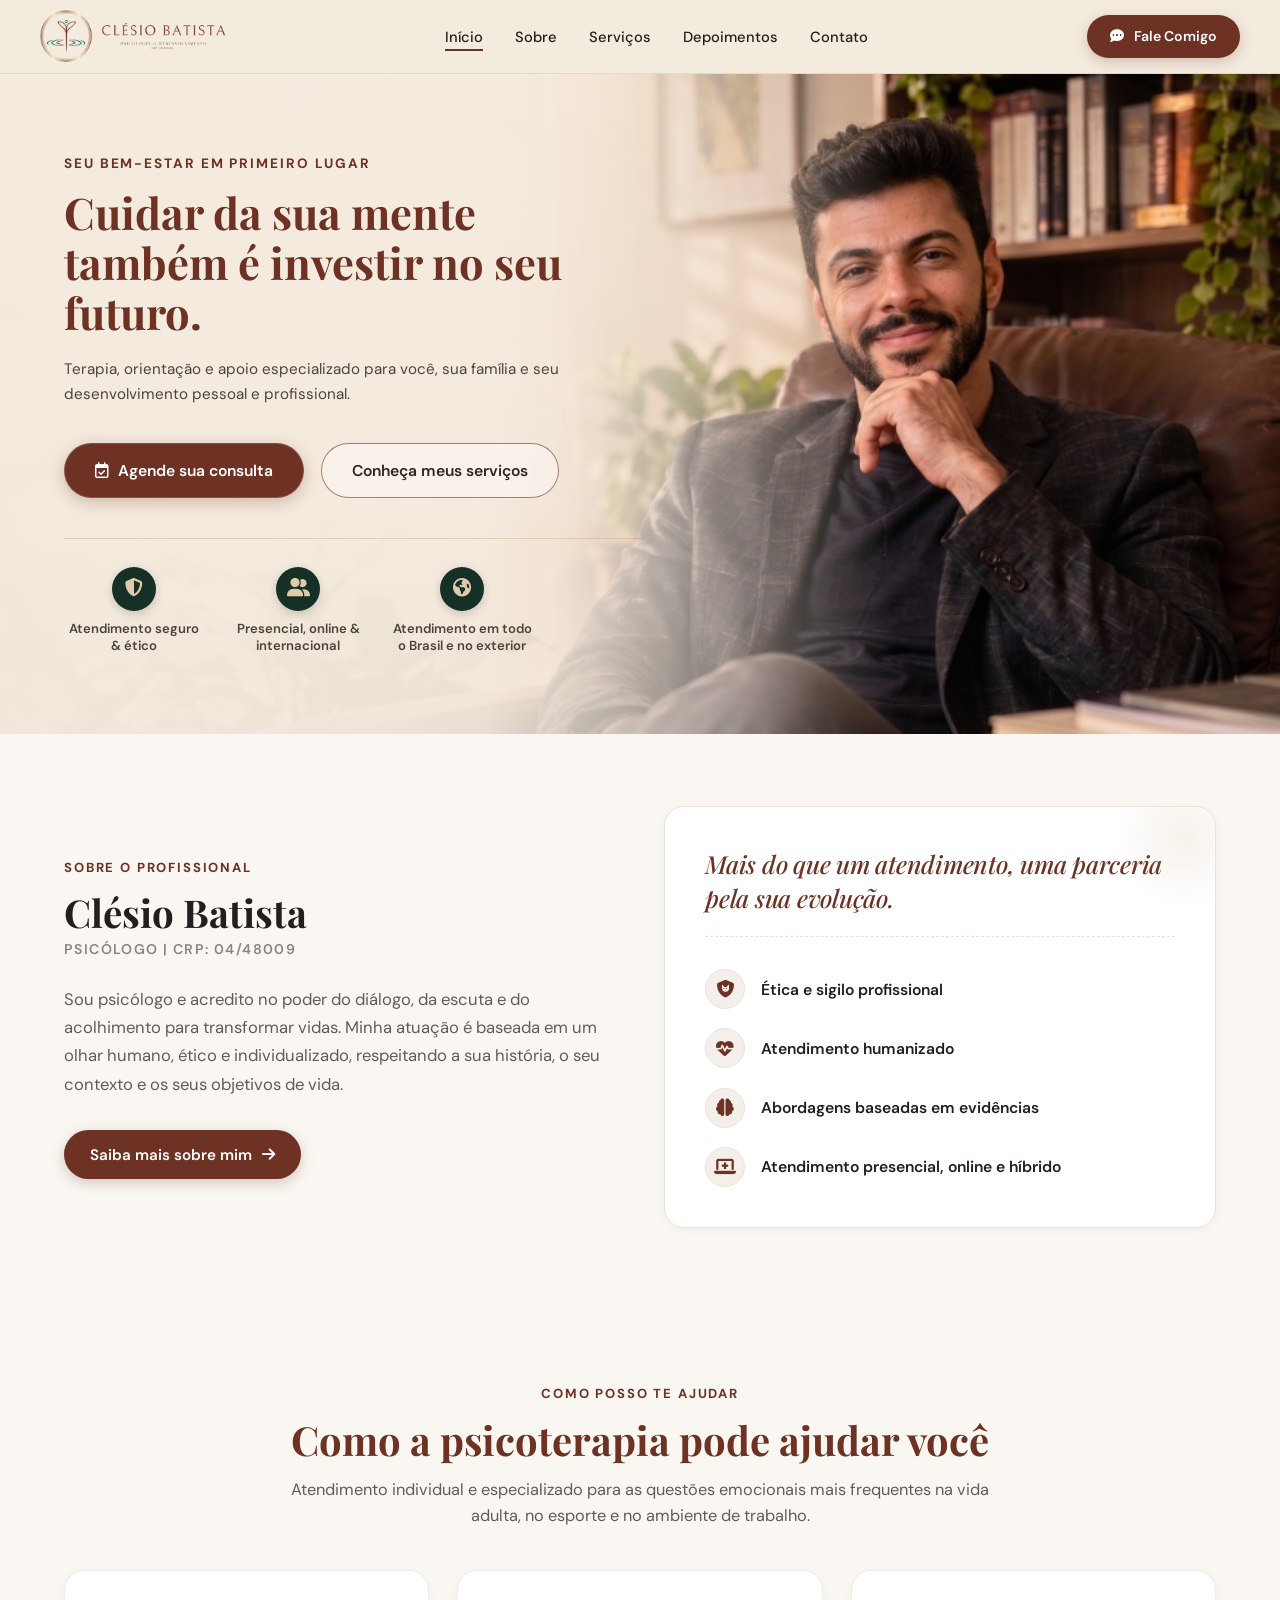
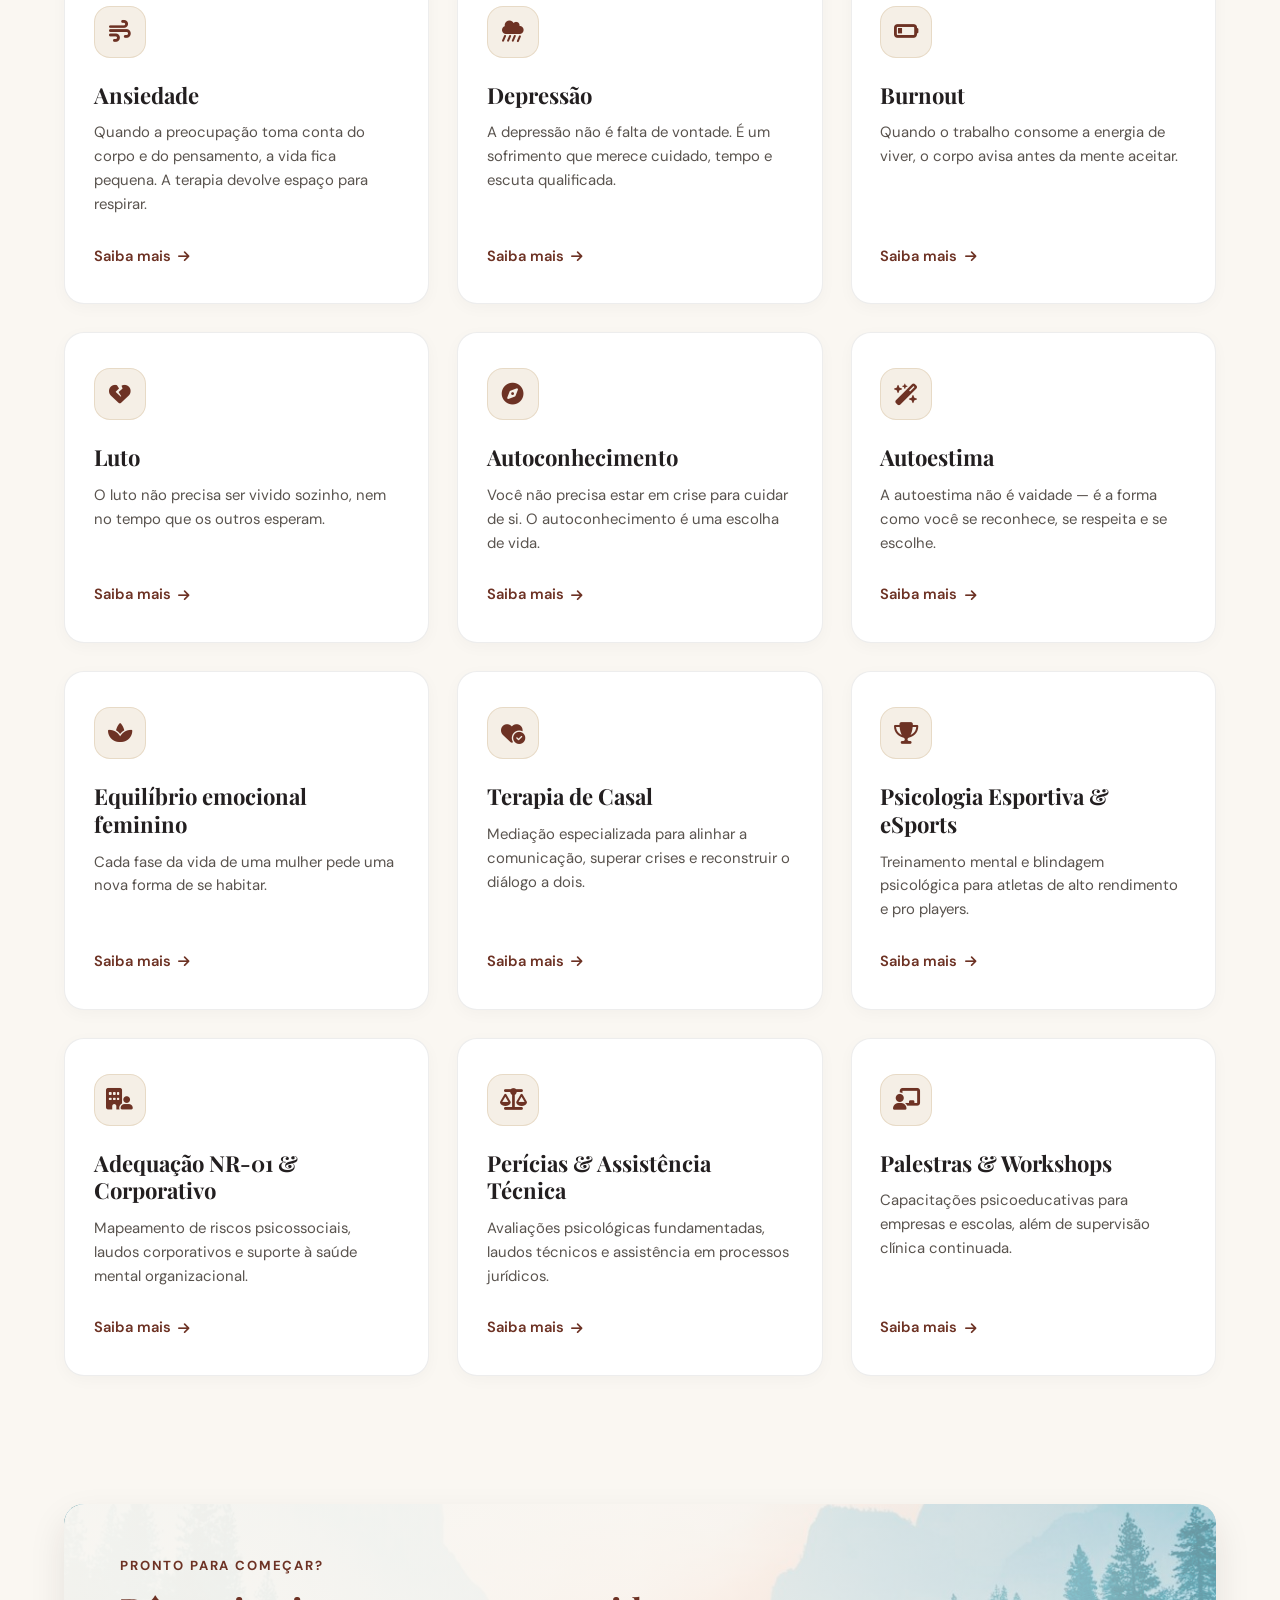
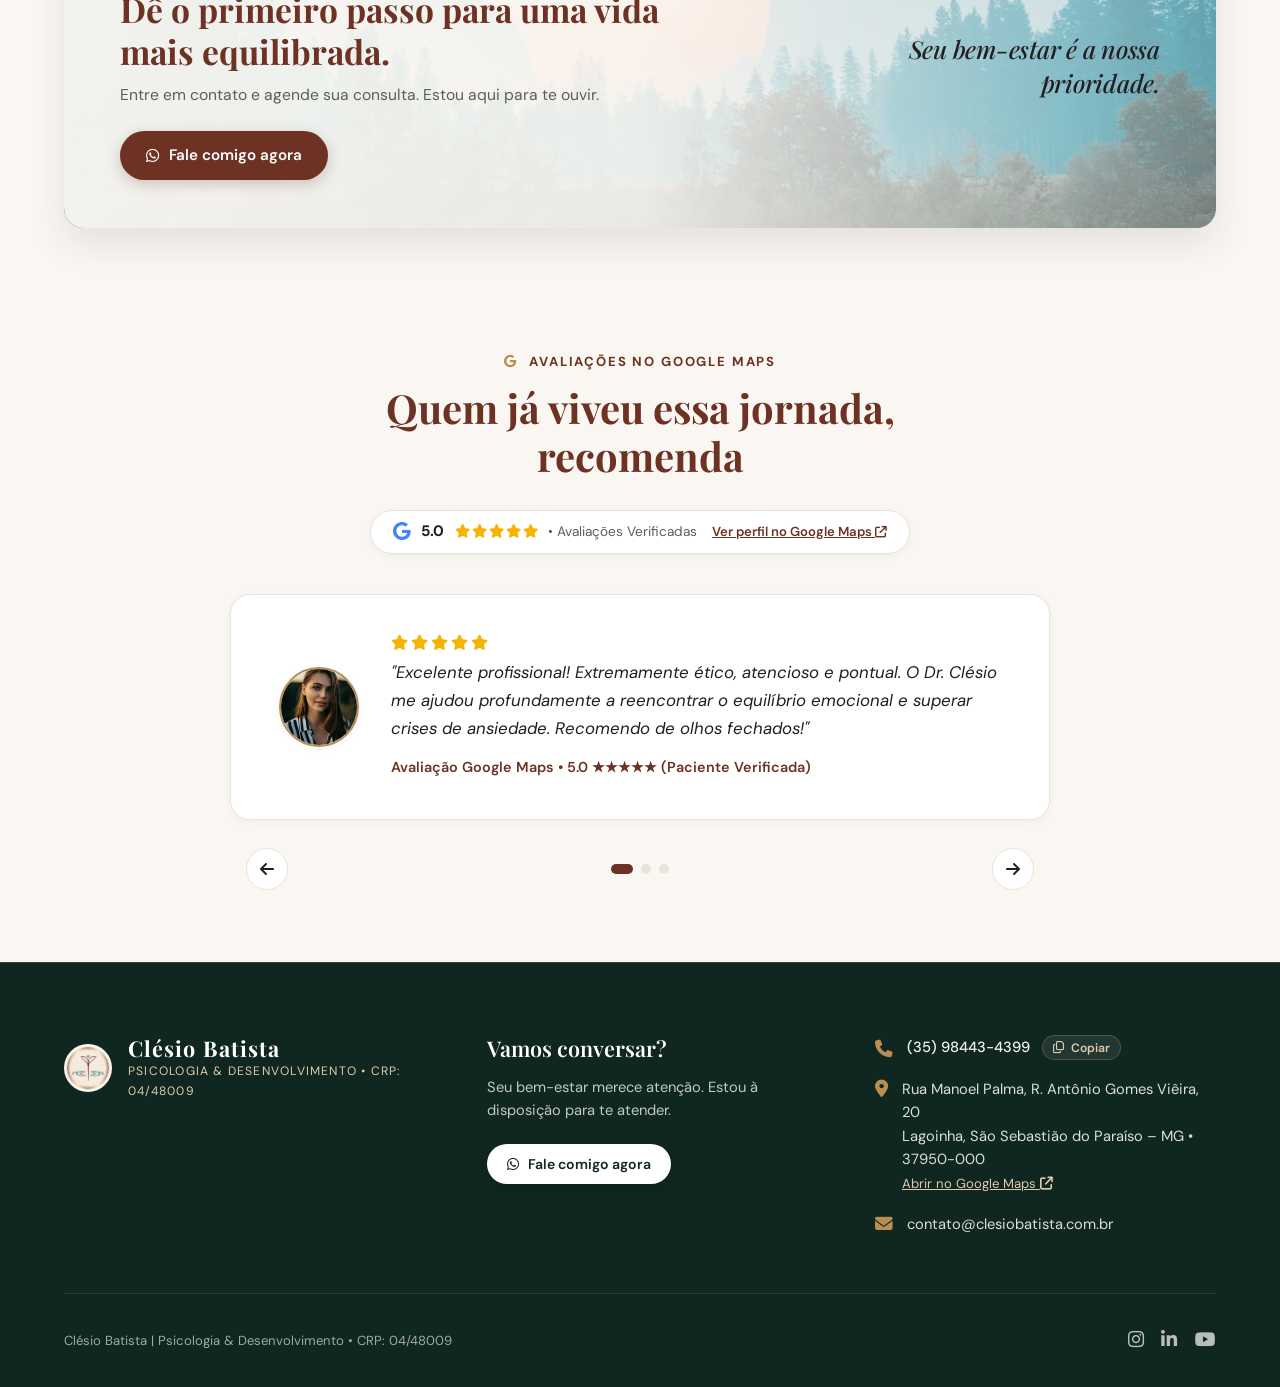
==== index.html @ c7f8d018 "feat(analytics): adiciona snippet de conversao do Google Ads (gtag_report_conversion)" ====
<!DOCTYPE html>
<html lang="pt-BR">
<head>
  <!-- Google tag (gtag.js) -->
  <script async src="https://www.googletagmanager.com/gtag/js?id=AW-18509290192"></script>
  <script>
    window.dataLayer = window.dataLayer || [];
    function gtag(){dataLayer.push(arguments);}
    gtag('js', new Date());

    gtag('config', 'AW-18509290192');
  </script>

  <!-- Event snippet for Visualização de página conversion page -->
  <script>
  function gtag_report_conversion(url) {
    var callback = function () {
      if (typeof(url) != 'undefined') {
        window.location = url;
      }
    };
    if (typeof gtag === 'function') {
      gtag('event', 'conversion', {
          'send_to': 'AW-18509290192/CkcuCMr7v64dENC19flE',
          'value': 1.0,
          'currency': 'BRL',
          'event_callback': callback
      });
    } else {
      callback();
    }
    return false;
  }
  </script>

  <meta charset="UTF-8">
  <meta name="viewport" content="width=device-width, initial-scale=1.0">
  <title>Clésio Batista | Psicologia & Desenvolvimento • CRP 04/48009</title>
  <meta name="description" content="Psicólogo clínico e corporativo Dr. Clésio Batista (CRP 04/48009). Terapia Cognitivo-Comportamental (TCC) para ansiedade, depressão, estresse, terapia de casal, psicologia esportiva e NR-01. Atendimento presencial em São Sebastião do Paraíso - MG e online para todo o Brasil e exterior.">
  <meta name="author" content="Dr. Clésio Batista">
  <meta name="robots" content="index, follow, max-image-preview:large, max-snippet:-1, max-video-preview:-1">
  <meta name="google-site-verification" content="VN3GYIT4__oBTP339KpZtjMbLeRkMuadxFUYRd_H2RI">
  <meta name="msvalidate.01" content="0C95B0DE10591CE65220A8F22CC2A64A">
  <link rel="canonical" href="https://clesiobatista.com.br/">

  <!-- Palavras-chave Estratégicas para SEO -->
  <meta name="keywords" content="Psicólogo São Sebastião do Paraíso, Dr. Clésio Batista, psicólogo CRP 04/48009, terapia cognitivo comportamental, psicologia clínica São Sebastião do Paraíso MG, psicólogo online Brasil exterior, terapia ansiedade depressão burnout, terapia de casal, psicologia esportiva, laudos NR-01 riscos psicossociais, perícia psicológica judicial">

  <!-- Meta Geo Tags para Busca Local e Google Maps -->
  <meta name="geo.region" content="BR-MG">
  <meta name="geo.placename" content="São Sebastião do Paraíso">
  <meta name="geo.position" content="-20.9197504;-46.9834424">
  <meta name="ICBM" content="-20.9197504, -46.9834424">

  <!-- Open Graph / Redes Sociais & WhatsApp -->
  <meta property="og:locale" content="pt_BR">
  <meta property="og:type" content="website">
  <meta property="og:site_name" content="Dr. Clésio Batista | Psicologia & Desenvolvimento">
  <meta property="og:title" content="Clésio Batista | Psicologia & Desenvolvimento • CRP 04/48009">
  <meta property="og:description" content="Terapia especializada, acolhimento e suporte para você, sua família e sua empresa. Atendimento presencial em São Sebastião do Paraíso - MG e online.">
  <meta property="og:url" content="https://clesiobatista.com.br/">
  <meta property="og:image" content="https://clesiobatista.com.br/assets/images/hero-banner-novo.jpg">
  <meta property="og:image:width" content="1200">
  <meta property="og:image:height" content="630">
  <meta property="og:image:alt" content="Dr. Clésio Batista Psicologia & Desenvolvimento">

  <!-- Twitter Card -->
  <meta name="twitter:card" content="summary_large_image">
  <meta name="twitter:title" content="Clésio Batista | Psicologia & Desenvolvimento • CRP 04/48009">
  <meta name="twitter:description" content="Psicoterapia individual, casal, psicologia do esporte e adequação NR-01 corporativa. Agende sua consulta.">
  <meta name="twitter:image" content="https://clesiobatista.com.br/assets/images/hero-banner-novo.jpg">

  <!-- Schema.org Dados Estruturados (JSON-LD) para o Google -->
  <script type="application/ld+json">
  {
    "@context": "https://schema.org",
    "@type": ["Psychologist", "LocalBusiness", "MedicalBusiness"],
    "@id": "https://clesiobatista.com.br/#clinic",
    "name": "Dr. Clésio Batista - Psicologia & Desenvolvimento",
    "alternateName": "Psicólogo Clésio Batista",
    "url": "https://clesiobatista.com.br/",
    "logo": "https://clesiobatista.com.br/assets/images/logo-horizontal-nav.png",
    "image": "https://clesiobatista.com.br/assets/images/dr-clesio-azul.png",
    "description": "Consultório de Psicologia Clínica e do Esporte Dr. Clésio Batista (CRP 04/48009). Especialista em Terapia Cognitivo-Comportamental (TCC), regulação emocional, terapia de casal, gestão de riscos psicossociais NR-01 e perícias técnicas.",
    "telephone": "+55-35-98443-4399",
    "email": "contato@clesiobatista.com.br",
    "priceRange": "$$",
    "medicalSpecialty": "ClinicalPsychology",
    "address": {
      "@type": "PostalAddress",
      "streetAddress": "Rua Manoel Palma, R. Antônio Gomes Viêira, 20 - Lagoinha",
      "addressLocality": "São Sebastião do Paraíso",
      "addressRegion": "MG",
      "postalCode": "37950-000",
      "addressCountry": "BR"
    },
    "geo": {
      "@type": "GeoCoordinates",
      "latitude": -20.9197504,
      "longitude": -46.9834424
    },
    "hasMap": "https://www.google.com/maps/place/Psic%C3%B3logo+Cl%C3%A9sio+Pimenta/@-20.9197504,-46.9834424,17z/data=!3m1!4b1!4m6!3m5!1s0x94b7179c0cd8a1a7:0x1cf9488d000985c5!8m2!3d-20.9197504!4d-46.9834424!16s%2Fg%2F11hbfh08fh",
    "openingHoursSpecification": [
      {
        "@type": "OpeningHoursSpecification",
        "dayOfWeek": ["Monday", "Tuesday", "Wednesday", "Thursday", "Friday"],
        "opens": "08:00",
        "closes": "20:00"
      },
      {
        "@type": "OpeningHoursSpecification",
        "dayOfWeek": ["Saturday"],
        "opens": "08:00",
        "closes": "12:00"
      }
    ],
    "aggregateRating": {
      "@type": "AggregateRating",
      "ratingValue": "5.0",
      "reviewCount": "18",
      "bestRating": "5",
      "worstRating": "1"
    },
    "sameAs": [
      "https://www.google.com/maps/place/Psic%C3%B3logo+Cl%C3%A9sio+Pimenta/@-20.9197504,-46.9834424,17z/data=!3m1!4b1!4m6!3m5!1s0x94b7179c0cd8a1a7:0x1cf9488d000985c5!8m2!3d-20.9197504!4d-46.9834424!16s%2Fg%2F11hbfh08fh"
    ]
  }
  </script>

  <!-- Favicon Oficial -->
  <link rel="icon" type="image/png" href="assets/images/favicon.png">
  <link rel="apple-touch-icon" href="assets/images/simbolo-clesio.png">

  <!-- Fontes Google (Playfair Display & DM Sans) -->
  <link rel="preconnect" href="https://fonts.googleapis.com">
  <link rel="preconnect" href="https://fonts.gstatic.com" crossorigin>
  <link href="https://fonts.googleapis.com/css2?family=DM+Sans:ital,opsz,wght@0,9..40,400..700;1,9..40,400..700&family=Playfair+Display:ital,wght@0,500;0,600;0,700;1,400;1,500;1,600;1,700&display=swap" rel="stylesheet">

  <!-- Ícones Font Awesome 6 -->
  <link rel="stylesheet" href="https://cdnjs.cloudflare.com/ajax/libs/font-awesome/6.4.2/css/all.min.css">

  <!-- Folha de Estilos com Cache Busting -->
  <link rel="stylesheet" href="styles.css?v=20261008_03">
  <link rel="stylesheet" href="topic.css?v=20261008_03">

  <!-- Estilo Crítico Estrutural (Garante renderização imediata e visibilidade 100%) -->
  <style>
    [data-reveal] { opacity: 1 !important; transform: none !important; }
    .services-clean-grid {
      display: grid !important;
      grid-template-columns: repeat(3, 1fr) !important;
      gap: 1.75rem !important;
    }
    .topic-card-item {
      background-color: #FFFFFF !important;
      border: 1px solid rgba(35, 31, 32, 0.08) !important;
      border-radius: 20px !important;
      padding: 2.2rem 1.8rem !important;
      display: flex !important;
      flex-direction: column !important;
      justify-content: space-between !important;
      align-items: flex-start !important;
      box-shadow: 0 4px 16px rgba(35, 31, 32, 0.03) !important;
      text-decoration: none !important;
      height: 100% !important;
      box-sizing: border-box !important;
      transition: transform 0.3s ease, box-shadow 0.3s ease !important;
    }
    .topic-card-item:hover {
      transform: translateY(-5px) !important;
      box-shadow: 0 14px 36px rgba(109, 50, 36, 0.09) !important;
    }
    .topic-card-icon-circle {
      width: 52px !important;
      height: 52px !important;
      border-radius: 16px !important;
      background-color: rgba(184, 142, 83, 0.14) !important;
      color: #6D3224 !important;
      display: flex !important;
      align-items: center !important;
      justify-content: center !important;
      font-size: 1.35rem !important;
      margin-bottom: 1.5rem !important;
      border: 1px solid rgba(184, 142, 83, 0.22) !important;
    }
    .topic-card-title {
      font-family: 'Playfair Display', Georgia, serif !important;
      font-size: 1.38rem !important;
      font-weight: 700 !important;
      color: #231F20 !important;
      margin-bottom: 0.75rem !important;
      line-height: 1.25 !important;
    }
    .topic-card-desc {
      font-size: 0.93rem !important;
      color: #59534E !important;
      line-height: 1.6 !important;
      margin-bottom: 1.75rem !important;
      flex-grow: 1 !important;
    }
    .topic-card-link {
      font-size: 0.92rem !important;
      font-weight: 600 !important;
      color: #6D3224 !important;
      display: inline-flex !important;
      align-items: center !important;
      gap: 0.45rem !important;
      text-decoration: none !important;
      margin-top: auto !important;
    }
    .topic-card-item.is-hidden {
      display: none !important;
    }
    @media (max-width: 992px) {
      .services-clean-grid { grid-template-columns: repeat(2, 1fr) !important; }
    }
    @media (max-width: 640px) {
      .services-clean-grid { grid-template-columns: 1fr !important; }
    }
  </style>
</head>
<body>

  <!-- ==========================================================================
       HEADER & NAVBAR FIXA
       ========================================================================== -->
  <header class="header-navbar">
    <div class="container nav-wrapper">
      <a href="#inicio" class="brand-identity" aria-label="Página Inicial - Clésio Batista">
        <img src="assets/images/logo-horizontal-nav.png?v=20261008" alt="Clésio Batista - Psicologia & Desenvolvimento • CRP 04/48009" class="nav-brand-logo">
      </a>

      <!-- Menu Desktop -->
      <nav>
        <ul class="nav-menu-links" id="navMenu">
          <li><a href="#inicio" class="nav-item-link active">Início</a></li>
          <li><a href="#sobre" class="nav-item-link">Sobre</a></li>
          <li><a href="#servicos" class="nav-item-link">Serviços</a></li>
          <li><a href="#depoimentos" class="nav-item-link">Depoimentos</a></li>
          <li><a href="#contato" class="nav-item-link">Contato</a></li>
        </ul>
      </nav>

      <!-- Botão CTA Header -->
      <div class="nav-action-cta">
        <a href="https://wa.me/5535984434399?text=Ol%C3%A1%2C%20Dr.%20Cl%C3%A9sio!%20Gostaria%20de%20conversar%20sobre%20atendimento%20psicol%C3%B3gico." target="_blank" rel="noopener noreferrer" class="btn btn-primary btn-sm">
          <i class="fa-solid fa-comment-dots"></i> Fale Comigo
        </a>
      </div>

      <!-- Toggle Mobile -->
      <button class="mobile-toggle" id="mobileToggle" aria-label="Abrir menu de navegação" aria-expanded="false" aria-controls="navMenu">
        <i class="fa-solid fa-bars"></i>
      </button>
    </div>
  </header>

  <main>
    <!-- ==========================================================================
         HERO SECTION 100% (LARGURA TOTAL OFICIAL)
         ========================================================================== -->
    <section class="hero-section-full" id="inicio">
      <div class="hero-bg-wrapper">
        <img src="assets/images/hero-banner-novo.jpg" alt="Dr. Clésio Batista Psicologia & Desenvolvimento" class="hero-full-bg-image">
        <div class="hero-full-overlay"></div>
      </div>

      <div class="container hero-full-container">
        <!-- Bloco de Texto e Ações à Esquerda -->
        <div class="hero-full-content" data-reveal>
          <span class="eyebrow">SEU BEM-ESTAR EM PRIMEIRO LUGAR</span>
          <h1 class="hero-title">
            Cuidar da sua mente também é investir no seu futuro.
          </h1>
          <p class="hero-description">
            Terapia, orientação e apoio especializado para você, sua família e seu desenvolvimento pessoal e profissional.
          </p>

          <div class="hero-cta-group">
            <a href="https://wa.me/5535984434399?text=Ol%C3%A1%2C%20Dr.%20Cl%C3%A9sio!%20Gostaria%20de%20agendar%20minha%20consulta." target="_blank" rel="noopener noreferrer" class="btn hero-btn-main" id="hero-btn-agendar">
              <i class="fa-regular fa-calendar-check"></i> Agende sua consulta
            </a>
            <a href="#servicos" class="btn hero-btn-sub" id="hero-btn-servicos">
              Conheça meus serviços
            </a>
          </div>

          <!-- Selos de Confiança -->
          <div class="hero-trust-badges">
            <div class="trust-badge-card">
              <div class="trust-icon-circle">
                <i class="fa-solid fa-shield-halved"></i>
              </div>
              <span class="trust-badge-label">Atendimento seguro & ético</span>
            </div>

            <div class="trust-badge-card">
              <div class="trust-icon-circle">
                <i class="fa-solid fa-user-group"></i>
              </div>
              <span class="trust-badge-label">Presencial, online & internacional</span>
            </div>

            <div class="trust-badge-card">
              <div class="trust-icon-circle">
                <i class="fa-solid fa-earth-americas"></i>
              </div>
              <span class="trust-badge-label">Atendimento em todo o Brasil e no exterior</span>
            </div>
          </div>
        </div>
      </div>
    </section>

    <!-- ==========================================================================
         SEÇÃO SOBRE O PROFISSIONAL
         ========================================================================== -->
    <section class="sobre-section" id="sobre" data-reveal>
      <div class="container sobre-grid">
        <div class="sobre-left">
          <div class="sobre-title-wrap">
            <span class="eyebrow">SOBRE O PROFISSIONAL</span>
            <h2 class="sobre-name">Clésio Batista</h2>
            <p class="sobre-crp">PSICÓLOGO | CRP: 04/48009</p>
          </div>

          <p class="sobre-bio">
            Sou psicólogo e acredito no poder do diálogo, da escuta e do acolhimento para transformar vidas. Minha atuação é baseada em um olhar humano, ético e individualizado, respeitando a sua história, o seu contexto e os seus objetivos de vida.
          </p>

          <a href="https://wa.me/5535984434399?text=Ol%C3%A1%2C%20Dr.%20Cl%C3%A9sio!%20Gostaria%20de%20saber%20mais%20sobre%20sua%20trajet%C3%B3ria%20e%20atendimento." target="_blank" rel="noopener noreferrer" class="btn btn-primary" style="align-self: flex-start;">
            Saiba mais sobre mim <i class="fa-solid fa-arrow-right"></i>
          </a>
        </div>

        <div class="sobre-right-card">
          <div class="sobre-quote-highlight">
            <span class="script-text">
              Mais do que um atendimento, uma parceria pela sua evolução.
            </span>
          </div>

          <ul class="sobre-pillars-list">
            <li class="sobre-pillar-item">
              <div class="pillar-icon-box">
                <i class="fa-solid fa-shield-cat"></i>
              </div>
              <span class="pillar-title">Ética e sigilo profissional</span>
            </li>
            <li class="sobre-pillar-item">
              <div class="pillar-icon-box">
                <i class="fa-solid fa-heart-pulse"></i>
              </div>
              <span class="pillar-title">Atendimento humanizado</span>
            </li>
            <li class="sobre-pillar-item">
              <div class="pillar-icon-box">
                <i class="fa-solid fa-brain"></i>
              </div>
              <span class="pillar-title">Abordagens baseadas em evidências</span>
            </li>
            <li class="sobre-pillar-item">
              <div class="pillar-icon-box">
                <i class="fa-solid fa-laptop-medical"></i>
              </div>
              <span class="pillar-title">Atendimento presencial, online e híbrido</span>
            </li>
          </ul>
        </div>
      </div>
    </section>

    <!-- ==========================================================================
         SEÇÃO DE SERVIÇOS (HUB EDITORIAL 01 a 06)
         ========================================================================== -->
    <!-- ==========================================================================
         SEÇÃO DE SERVIÇOS / COMO A PSICOTERAPIA PODE AJUDAR VOCÊ (GRID CLEAN MOCKUP)
         ========================================================================== -->
    <section class="servicos-section" id="servicos" data-reveal>
      <div class="container">
        <div class="section-header-center">
          <span class="eyebrow">COMO POSSO TE AJUDAR</span>
          <h2 class="section-main-title">Como a psicoterapia pode ajudar você</h2>
          <p class="section-subtitle">
            Atendimento individual e especializado para as questões emocionais mais frequentes na vida adulta, no esporte e no ambiente de trabalho.
          </p>
        </div>

        <div class="services-clean-grid">
          
          <!-- Card 1: Ansiedade -->
          <a href="ansiedade.html" class="topic-card-item" data-category="individual-familia" data-reveal>
            <div>
              <div class="topic-card-icon-circle">
                <i class="fa-solid fa-wind"></i>
              </div>
              <h3 class="topic-card-title">Ansiedade</h3>
              <p class="topic-card-desc">
                Quando a preocupação toma conta do corpo e do pensamento, a vida fica pequena. A terapia devolve espaço para respirar.
              </p>
            </div>
            <span class="topic-card-link">Saiba mais <i class="fa-solid fa-arrow-right"></i></span>
          </a>

          <!-- Card 2: Depressão -->
          <a href="depressao.html" class="topic-card-item" data-category="individual-familia" data-reveal>
            <div>
              <div class="topic-card-icon-circle">
                <i class="fa-solid fa-cloud-showers-heavy"></i>
              </div>
              <h3 class="topic-card-title">Depressão</h3>
              <p class="topic-card-desc">
                A depressão não é falta de vontade. É um sofrimento que merece cuidado, tempo e escuta qualificada.
              </p>
            </div>
            <span class="topic-card-link">Saiba mais <i class="fa-solid fa-arrow-right"></i></span>
          </a>

          <!-- Card 3: Burnout -->
          <a href="burnout.html" class="topic-card-item" data-category="individual-familia" data-reveal>
            <div>
              <div class="topic-card-icon-circle">
                <i class="fa-solid fa-battery-quarter"></i>
              </div>
              <h3 class="topic-card-title">Burnout</h3>
              <p class="topic-card-desc">
                Quando o trabalho consome a energia de viver, o corpo avisa antes da mente aceitar.
              </p>
            </div>
            <span class="topic-card-link">Saiba mais <i class="fa-solid fa-arrow-right"></i></span>
          </a>

          <!-- Card 4: Luto -->
          <a href="luto.html" class="topic-card-item" data-category="individual-familia" data-reveal>
            <div>
              <div class="topic-card-icon-circle">
                <i class="fa-solid fa-heart-crack"></i>
              </div>
              <h3 class="topic-card-title">Luto</h3>
              <p class="topic-card-desc">
                O luto não precisa ser vivido sozinho, nem no tempo que os outros esperam.
              </p>
            </div>
            <span class="topic-card-link">Saiba mais <i class="fa-solid fa-arrow-right"></i></span>
          </a>

          <!-- Card 5: Autoconhecimento -->
          <a href="autoconhecimento.html" class="topic-card-item" data-category="individual-familia" data-reveal>
            <div>
              <div class="topic-card-icon-circle">
                <i class="fa-solid fa-compass"></i>
              </div>
              <h3 class="topic-card-title">Autoconhecimento</h3>
              <p class="topic-card-desc">
                Você não precisa estar em crise para cuidar de si. O autoconhecimento é uma escolha de vida.
              </p>
            </div>
            <span class="topic-card-link">Saiba mais <i class="fa-solid fa-arrow-right"></i></span>
          </a>

          <!-- Card 6: Autoestima -->
          <a href="autoestima.html" class="topic-card-item" data-category="individual-familia" data-reveal>
            <div>
              <div class="topic-card-icon-circle">
                <i class="fa-solid fa-wand-magic-sparkles"></i>
              </div>
              <h3 class="topic-card-title">Autoestima</h3>
              <p class="topic-card-desc">
                A autoestima não é vaidade — é a forma como você se reconhece, se respeita e se escolhe.
              </p>
            </div>
            <span class="topic-card-link">Saiba mais <i class="fa-solid fa-arrow-right"></i></span>
          </a>

          <!-- Card 7: Equilíbrio Emocional Feminino -->
          <a href="equilibrio-feminino.html" class="topic-card-item" data-category="individual-familia" data-reveal>
            <div>
              <div class="topic-card-icon-circle">
                <i class="fa-solid fa-spa"></i>
              </div>
              <h3 class="topic-card-title">Equilíbrio emocional feminino</h3>
              <p class="topic-card-desc">
                Cada fase da vida de uma mulher pede uma nova forma de se habitar.
              </p>
            </div>
            <span class="topic-card-link">Saiba mais <i class="fa-solid fa-arrow-right"></i></span>
          </a>

          <!-- Card 8: Terapia de Casal -->
          <a href="terapia-de-casal.html" class="topic-card-item" data-category="individual-familia" data-reveal>
            <div>
              <div class="topic-card-icon-circle">
                <i class="fa-solid fa-heart-circle-check"></i>
              </div>
              <h3 class="topic-card-title">Terapia de Casal</h3>
              <p class="topic-card-desc">
                Mediação especializada para alinhar a comunicação, superar crises e reconstruir o diálogo a dois.
              </p>
            </div>
            <span class="topic-card-link">Saiba mais <i class="fa-solid fa-arrow-right"></i></span>
          </a>

          <!-- Card 9: Psicologia Esportiva & eSports -->
          <a href="psicologia-esportiva.html" class="topic-card-item" data-category="performance-esports" data-reveal>
            <div>
              <div class="topic-card-icon-circle">
                <i class="fa-solid fa-trophy"></i>
              </div>
              <h3 class="topic-card-title">Psicologia Esportiva & eSports</h3>
              <p class="topic-card-desc">
                Treinamento mental e blindagem psicológica para atletas de alto rendimento e pro players.
              </p>
            </div>
            <span class="topic-card-link">Saiba mais <i class="fa-solid fa-arrow-right"></i></span>
          </a>

          <!-- Card 10: Gestão NR-01 Corporativo -->
          <a href="nr-01-corporativo.html" class="topic-card-item" data-category="empresas-nr01" data-reveal>
            <div>
              <div class="topic-card-icon-circle">
                <i class="fa-solid fa-building-user"></i>
              </div>
              <h3 class="topic-card-title">Adequação NR-01 & Corporativo</h3>
              <p class="topic-card-desc">
                Mapeamento de riscos psicossociais, laudos corporativos e suporte à saúde mental organizacional.
              </p>
            </div>
            <span class="topic-card-link">Saiba mais <i class="fa-solid fa-arrow-right"></i></span>
          </a>

          <!-- Card 11: Perícias & Assistência Técnica -->
          <a href="pericias-juridicas.html" class="topic-card-item" data-category="pericias-juridico" data-reveal>
            <div>
              <div class="topic-card-icon-circle">
                <i class="fa-solid fa-scale-balanced"></i>
              </div>
              <h3 class="topic-card-title">Perícias & Assistência Técnica</h3>
              <p class="topic-card-desc">
                Avaliações psicológicas fundamentadas, laudos técnicos e assistência em processos jurídicos.
              </p>
            </div>
            <span class="topic-card-link">Saiba mais <i class="fa-solid fa-arrow-right"></i></span>
          </a>

          <!-- Card 12: Palestras & Cursos -->
          <a href="palestras-workshops.html" class="topic-card-item" data-category="educacao-palestras" data-reveal>
            <div>
              <div class="topic-card-icon-circle">
                <i class="fa-solid fa-chalkboard-user"></i>
              </div>
              <h3 class="topic-card-title">Palestras & Workshops</h3>
              <p class="topic-card-desc">
                Capacitações psicoeducativas para empresas e escolas, além de supervisão clínica continuada.
              </p>
            </div>
            <span class="topic-card-link">Saiba mais <i class="fa-solid fa-arrow-right"></i></span>
          </a>

        </div>
      </div>
    </section>

    <!-- ==========================================================================
         BANNER DE CONVERSÃO INTERMEDIÁRIO (BREAKOUT CTA)
         ========================================================================== -->
    <section class="conversion-banner-section" data-reveal>
      <div class="container">
        <div class="conversion-banner-card">
          <img src="assets/images/cta-banner.jpg" alt="Paisagem inspiradora" class="conversion-banner-bg">
          <div class="conversion-banner-overlay"></div>
          
          <div class="conversion-banner-content">
            <div class="banner-text-box">
              <span class="eyebrow">PRONTO PARA COMEÇAR?</span>
              <h2 class="banner-title">Dê o primeiro passo para uma vida mais equilibrada.</h2>
              <p class="banner-subtitle">
                Entre em contato e agende sua consulta. Estou aqui para te ouvir.
              </p>
              <a href="https://wa.me/5535984434399?text=Ol%C3%A1%2C%20Dr.%20Cl%C3%A9sio!%20Desejo%20dar%20o%20primeiro%20passo%20e%20agendar%20minha%20consulta." target="_blank" rel="noopener noreferrer" class="btn btn-primary">
                <i class="fa-brands fa-whatsapp"></i> Fale comigo agora
              </a>
            </div>

            <div class="banner-quote-box">
              <span class="script-text">
                Seu bem-estar é a nossa prioridade.
              </span>
            </div>
          </div>
        </div>
      </div>
    </section>

    <!-- ==========================================================================
         SEÇÃO DE DEPOIMENTOS / PROVA SOCIAL & AVALIAÇÕES GOOGLE
         ========================================================================== -->
    <section class="depoimentos-section" id="depoimentos" data-reveal>
      <div class="container">
        <div class="section-header-center">
          <span class="eyebrow"><i class="fa-brands fa-google" style="color: var(--gold); margin-right: 0.35rem;"></i> AVALIAÇÕES NO GOOGLE MAPS</span>
          <h2 class="section-main-title">Quem já viveu essa jornada, recomenda</h2>
          
          <!-- Badge Google Maps 5 Estrelas -->
          <div class="google-rating-pill" style="display: inline-flex; align-items: center; gap: 0.65rem; background: #FFFFFF; padding: 0.55rem 1.35rem; border-radius: var(--radius-pill); border: 1px solid var(--border-card); margin-top: 1rem; box-shadow: var(--shadow-sm); flex-wrap: wrap; justify-content: center;">
            <i class="fa-brands fa-google" style="color: #4285F4; font-size: 1.15rem;"></i>
            <span style="font-weight: 700; color: var(--text-main); font-size: 0.95rem;">5.0</span>
            <div style="color: #F4B400; font-size: 0.85rem; display: flex; gap: 2px;">
              <i class="fa-solid fa-star"></i><i class="fa-solid fa-star"></i><i class="fa-solid fa-star"></i><i class="fa-solid fa-star"></i><i class="fa-solid fa-star"></i>
            </div>
            <span style="color: var(--text-muted); font-size: 0.85rem;">• Avaliações Verificadas</span>
            <a href="https://www.google.com/maps/place/Psic%C3%B3logo+Cl%C3%A9sio+Pimenta/@-20.9197504,-46.9834424,17z/data=!3m1!4b1!4m6!3m5!1s0x94b7179c0cd8a1a7:0x1cf9488d000985c5!8m2!3d-20.9197504!4d-46.9834424!16s%2Fg%2F11hbfh08fh" target="_blank" rel="noopener noreferrer" style="font-size: 0.82rem; color: var(--primary); font-weight: 600; text-decoration: underline; margin-left: 0.3rem;">
              Ver perfil no Google Maps <i class="fa-solid fa-arrow-up-right-from-square" style="font-size: 0.72rem;"></i>
            </a>
          </div>
        </div>

        <div class="testimonials-carousel-wrapper">
          <div class="testimonial-card-single">
            <div class="testimonial-avatar">
              <img src="assets/images/depoimento-juliana.jpg" alt="Paciente Verificada Google" id="testimonialAvatar">
            </div>
            <div class="testimonial-body">
              <div style="color: #F4B400; font-size: 0.95rem; margin-bottom: 0.6rem; display: flex; gap: 3px;">
                <i class="fa-solid fa-star"></i><i class="fa-solid fa-star"></i><i class="fa-solid fa-star"></i><i class="fa-solid fa-star"></i><i class="fa-solid fa-star"></i>
              </div>
              <p class="testimonial-quote" id="testimonialQuote">
                "Excelente profissional! Extremamente ético, atencioso e pontual. O Dr. Clésio me ajudou profundamente a reencontrar o equilíbrio emocional e superar crises de ansiedade. Recomendo de olhos fechados!"
              </p>
              <span class="testimonial-author" id="testimonialAuthor">
                Avaliação Google Maps • 5.0 ★★★★★ (Paciente Verificada)
              </span>
            </div>
          </div>

          <!-- Controles do Carrossel -->
          <div class="testimonials-controls">
            <button class="carousel-nav-btn" id="carouselPrev" aria-label="Depoimento anterior">
              <i class="fa-solid fa-arrow-left"></i>
            </button>
            <div class="carousel-dots" id="carouselDots">
              <!-- Dots gerados via JS -->
            </div>
            <button class="carousel-nav-btn" id="carouselNext" aria-label="Próximo depoimento">
              <i class="fa-solid fa-arrow-right"></i>
            </button>
          </div>
        </div>
      </div>
    </section>

  </main>

  <!-- ==========================================================================
       FOOTER & RODAPÉ INSTITUCIONAL (DARK FOREST)
       ========================================================================== -->
  <footer class="footer-section" id="contato">
    <div class="container">
      <div class="footer-grid">
        <!-- Coluna 1: Marca & Identidade -->
        <div class="footer-brand">
          <div class="footer-brand-header">
            <img src="assets/images/simbolo-clesio.png" alt="Símbolo Clésio Batista" class="footer-brand-icon-img">
            <div>
              <h3 class="footer-brand-title">Clésio Batista</h3>
              <p class="footer-brand-crp">PSICOLOGIA & DESENVOLVIMENTO • CRP: 04/48009</p>
            </div>
          </div>
        </div>

        <!-- Coluna 2: Conversão & Atendimento -->
        <div class="footer-cta-col">
          <h4>Vamos conversar?</h4>
          <p>Seu bem-estar merece atenção. Estou à disposição para te atender.</p>
          <a href="https://wa.me/5535984434399?text=Ol%C3%A1%2C%20Dr.%20Cl%C3%A9sio!%20Gostaria%20de%20conversar%20sobre%20atendimento%20psicol%C3%B3gico." target="_blank" rel="noopener noreferrer" class="btn btn-white btn-sm" style="align-self: flex-start; margin-top: 0.5rem;">
            <i class="fa-brands fa-whatsapp"></i> Fale comigo agora
          </a>
        </div>

        <!-- Coluna 3: Dados de Contato e Localização -->
        <div class="footer-contact-col">
          <div class="footer-contact-item footer-contact-phone">
            <i class="fa-solid fa-phone footer-contact-icon"></i>
            <div class="phone-interactive-wrap">
              <a href="tel:+5535984434399" class="footer-phone-link" title="Ligar para (35) 98443-4399">(35) 98443-4399</a>
              <button type="button" class="copy-phone-btn" id="copyPhoneBtn" aria-label="Copiar número de telefone (35) 98443-4399" title="Copiar número">
                <i class="fa-regular fa-copy"></i>
                <span class="copy-feedback-text">Copiar</span>
              </button>
            </div>
            <span class="visually-hidden" id="copyStatusMsg" role="status" aria-live="polite"></span>
          </div>
          <div class="footer-contact-item">
            <i class="fa-solid fa-location-dot footer-contact-icon"></i>
            <span>
              Rua Manoel Palma, R. Antônio Gomes Viêira, 20<br>
              Lagoinha, São Sebastião do Paraíso – MG • 37950-000<br>
              <a href="https://www.google.com/maps/place/Psic%C3%B3logo+Cl%C3%A9sio+Pimenta/@-20.9197504,-46.9834424,17z/data=!3m1!4b1!4m6!3m5!1s0x94b7179c0cd8a1a7:0x1cf9488d000985c5!8m2!3d-20.9197504!4d-46.9834424!16s%2Fg%2F11hbfh08fh" target="_blank" rel="noopener noreferrer" style="color: var(--gold-light); font-size: 0.82rem; text-decoration: underline;">
                Abrir no Google Maps <i class="fa-solid fa-arrow-up-right-from-square"></i>
              </a>
            </span>
          </div>
          <div class="footer-contact-item">
            <i class="fa-solid fa-envelope footer-contact-icon"></i>
            <span>contato@clesiobatista.com.br</span>
          </div>
        </div>
      </div>

      <!-- Barra Inferior -->
      <div class="footer-bottom-bar">
        <span>Clésio Batista | Psicologia & Desenvolvimento • CRP: 04/48009</span>
        <div class="footer-social-links">
          <a href="https://instagram.com" target="_blank" rel="noopener noreferrer" class="footer-social-link" aria-label="Instagram">
            <i class="fa-brands fa-instagram"></i>
          </a>
          <a href="https://linkedin.com" target="_blank" rel="noopener noreferrer" class="footer-social-link" aria-label="LinkedIn">
            <i class="fa-brands fa-linkedin-in"></i>
          </a>
          <a href="https://youtube.com" target="_blank" rel="noopener noreferrer" class="footer-social-link" aria-label="YouTube">
            <i class="fa-brands fa-youtube"></i>
          </a>
        </div>
      </div>
    </div>
  </footer>

  <!-- ==========================================================================
       MODAL INTERATIVO DE SERVIÇOS (DETALHES E AGENDAMENTO)
       ========================================================================== -->
  <div class="service-modal-backdrop" id="serviceModal" role="dialog" aria-modal="true" aria-labelledby="modalTitle">
    <div class="service-modal-card">
      <button class="service-modal-close-btn" id="modalCloseBtn" aria-label="Fechar detalhes do serviço">
        <i class="fa-solid fa-xmark"></i>
      </button>

      <img src="assets/images/service-01-individual.jpg" alt="Serviço" class="service-modal-header-img" id="modalImg">

      <div class="service-modal-body">
        <span class="service-modal-category" id="modalCategory">01 Clínica & Cuidado Individual</span>
        <h3 class="service-modal-title" id="modalTitle">Psicoterapia Individual e Fases de Vida</h3>
        <p class="service-modal-description" id="modalDescription">Descrição detalhada do atendimento.</p>

        <div class="service-modal-indications-box">
          <h5>Principais Indicações & Foco Clínico</h5>
          <p id="modalIndications">Indicações clínicas e terapêuticas.</p>
        </div>

        <!-- Microcopy de Segurança & Sigilo Ético (Clarify Impeccable) -->
        <div class="modal-trust-note">
          <i class="fa-solid fa-shield-halved"></i>
          <span>Atendimento 100% sigiloso sob o Código de Ética do CFP. Envie sua mensagem para tirar dúvidas ou agendar sua sessão inicial sem compromisso.</span>
        </div>

        <div class="service-modal-footer">
          <a href="#" target="_blank" rel="noopener noreferrer" class="btn btn-primary" id="modalWhatsAppBtn">
            <i class="fa-brands fa-whatsapp"></i> Agendar pelo WhatsApp
          </a>
        </div>
      </div>
    </div>
  </div>

  <!-- Scripts -->
  <script src="script.js?v=20261008_03"></script>
</body>
</html>
---- styles.css ----
/* ==========================================================================
   LANDING PAGE DR. CLÉSIO BATISTA - DESIGN SYSTEM & ESTILOS GERAIS
   ========================================================================== */

:root {
  /* Paleta Oficial do Mockup */
  --bg-canvas: #FAF7F2;
  --bg-canvas-card: #FFFFFF;
  --bg-canvas-subtle: #F4EFEA;
  --bg-dark-forest: #102620;
  --bg-dark-accent: #17352D;
  
  --primary: #6D3224;
  --primary-hover: #55251A;
  --primary-light: #8E4331;
  --primary-subtle: #F6EDE8;

  --gold: #B88E53;
  --gold-light: #DFCAAB;
  --gold-soft: #F5EFE6;

  --text-main: #231F20;
  --text-muted: #615C57;
  --text-subtle: #8A857F;
  --text-light: #FAF7F2;

  --border-card: #EAE3D9;
  --border-subtle: #F0ECE4;
  --border-focus: #B88E53;

  /* Tipografia */
  --font-serif: 'Playfair Display', Georgia, serif;
  --font-sans: 'DM Sans', -apple-system, BlinkMacSystemFont, 'Segoe UI', Roboto, sans-serif;
  --font-editorial: 'Playfair Display', Georgia, serif;
  --font-script: var(--font-editorial);

  /* Sombras & Transições */
  --shadow-sm: 0 2px 8px rgba(35, 31, 32, 0.04);
  --shadow-md: 0 8px 24px rgba(35, 31, 32, 0.07);
  --shadow-lg: 0 16px 36px rgba(35, 31, 32, 0.1);
  --radius-sm: 8px;
  --radius-md: 14px;
  --radius-lg: 20px;
  --radius-pill: 9999px;

  --transition-fast: 0.2s ease;
  --transition-normal: 0.35s cubic-bezier(0.16, 1, 0.3, 1);
}

/* Reset & Box Sizing */
*, *::before, *::after {
  box-sizing: border-box;
  margin: 0;
  padding: 0;
}

html {
  scroll-behavior: smooth;
  font-size: 16px;
  -webkit-text-size-adjust: 100%;
}

body {
  font-family: var(--font-sans);
  background-color: var(--bg-canvas);
  color: var(--text-main);
  line-height: 1.6;
  overflow-x: hidden;
  position: relative;
}

img {
  max-width: 100%;
  height: auto;
  display: block;
}

a {
  color: inherit;
  text-decoration: none;
  transition: color var(--transition-fast);
}

button {
  font-family: inherit;
  cursor: pointer;
  border: none;
  background: none;
}

/* Container */
.container {
  width: 100%;
  max-width: 1200px;
  margin: 0 auto;
  padding: 0 1.5rem;
}

/* Tipografia Base */
h1, h2, h3, h4, h5, h6 {
  font-family: var(--font-serif);
  font-weight: 600;
  line-height: 1.25;
  color: var(--text-main);
}

.eyebrow {
  display: inline-block;
  font-size: 0.82rem;
  font-weight: 700;
  letter-spacing: 0.14em;
  text-transform: uppercase;
  color: var(--primary);
  margin-bottom: 0.75rem;
}

.script-text {
  font-family: var(--font-editorial);
  font-style: italic;
  font-size: 1.55rem;
  font-weight: 500;
  color: var(--primary);
  line-height: 1.35;
  letter-spacing: -0.01em;
}

/* Acessibilidade WCAG - Focus Ring & Utilitários */
:focus-visible {
  outline: 2px solid var(--gold);
  outline-offset: 3px;
}

.visually-hidden {
  position: absolute !important;
  width: 1px !important;
  height: 1px !important;
  padding: 0 !important;
  margin: -1px !important;
  overflow: hidden !important;
  clip: rect(0, 0, 0, 0) !important;
  white-space: nowrap !important;
  border: 0 !important;
}

/* Botões Customizados */
.btn {
  display: inline-flex;
  align-items: center;
  justify-content: center;
  gap: 0.6rem;
  padding: 0.78rem 1.65rem;
  font-size: 0.95rem;
  font-weight: 600;
  border-radius: var(--radius-pill);
  transition: all var(--transition-normal);
  text-align: center;
  white-space: nowrap;
}

.btn-primary {
  background-color: var(--primary);
  color: #FFFFFF;
  box-shadow: 0 4px 14px rgba(109, 50, 36, 0.25);
}

.btn-primary:hover {
  background-color: var(--primary-hover);
  transform: translateY(-2px);
  box-shadow: 0 6px 20px rgba(109, 50, 36, 0.35);
}

.btn-outline {
  border: 1px solid var(--primary);
  color: var(--primary);
  background-color: transparent;
}

.btn-outline:hover {
  background-color: var(--primary-subtle);
  transform: translateY(-2px);
}

.btn-sm {
  padding: 0.55rem 1.25rem;
  font-size: 0.88rem;
}

.btn-white {
  background-color: #FFFFFF;
  color: var(--bg-dark-forest);
  box-shadow: 0 4px 14px rgba(0, 0, 0, 0.15);
}

.btn-white:hover {
  background-color: #F8F5EE;
  transform: translateY(-2px);
  box-shadow: 0 6px 20px rgba(0, 0, 0, 0.22);
}

.btn-card-action {
  font-size: 0.86rem;
  font-weight: 600;
  color: #FFFFFF;
  background-color: var(--primary);
  padding: 0.45rem 1.1rem;
  border-radius: var(--radius-pill);
  display: inline-flex;
  align-items: center;
  gap: 0.4rem;
  transition: all var(--transition-fast);
  margin-top: auto;
  align-self: flex-start;
}

.btn-card-action:hover {
  background-color: var(--primary-hover);
  transform: translateX(3px);
}

/* ==========================================================================
   HEADER & NAVBAR
   ========================================================================== */
.header-navbar {
  position: sticky;
  top: 0;
  z-index: 1000;
  background-color: rgba(244, 234, 222, 0.95);
  backdrop-filter: blur(12px);
  border-bottom: 1px solid rgba(218, 198, 175, 0.5);
  transition: all var(--transition-normal);
}

.header-navbar.scrolled {
  background-color: rgba(244, 234, 222, 0.98);
  box-shadow: 0 4px 20px rgba(35, 31, 32, 0.08);
}

.nav-wrapper {
  display: flex;
  align-items: center;
  justify-content: space-between;
  padding: 0.65rem 0;
}

.brand-identity {
  display: flex;
  align-items: center;
}

.nav-brand-logo {
  height: 52px;
  width: auto;
  object-fit: contain;
  transition: transform var(--transition-fast);
}

.nav-brand-logo:hover {
  transform: scale(1.02);
}

.nav-menu-links {
  display: flex;
  align-items: center;
  gap: 2rem;
  list-style: none;
}

.nav-item-link {
  font-size: 0.92rem;
  font-weight: 500;
  color: var(--text-main);
  position: relative;
  padding: 0.3rem 0;
}

.nav-item-link::after {
  content: '';
  position: absolute;
  left: 0;
  bottom: 0;
  width: 100%;
  height: 2px;
  background-color: var(--primary);
  transform: scaleX(0);
  transform-origin: left;
  transition: transform var(--transition-fast);
}

.nav-item-link:hover::after,
.nav-item-link.active::after {
  transform: scaleX(1);
}

.nav-action-cta .btn {
  padding: 0.62rem 1.45rem;
  font-size: 0.88rem;
}

/* Mobile Toggle */
.mobile-toggle {
  display: none;
  font-size: 1.4rem;
  color: var(--primary);
  padding: 0.4rem;
}

/* ==========================================================================
   HERO BANNER 100% (LARGURA TOTAL OFICIAL)
   ========================================================================== */
.hero-section-full {
  position: relative;
  width: 100%;
  min-height: 660px;
  display: flex;
  align-items: center;
  overflow: hidden;
  background-color: #F4EADE;
}

/* Imagem de fundo 100% */
.hero-bg-wrapper {
  position: absolute;
  inset: 0;
  width: 100%;
  height: 100%;
  z-index: 1;
}

.hero-full-bg-image {
  width: 100%;
  height: 100%;
  object-fit: cover;
  object-position: right center;
  display: block;
}

/* Gradiente suave na esquerda para garantir legibilidade dos textos */
.hero-full-overlay {
  position: absolute;
  inset: 0;
  background: linear-gradient(
    90deg,
    rgba(244, 234, 222, 0.98) 0%,
    rgba(244, 234, 222, 0.94) 38%,
    rgba(244, 234, 222, 0.65) 52%,
    rgba(244, 234, 222, 0.0) 70%
  );
  pointer-events: none;
}

/* Container do Conteúdo */
.hero-full-container {
  position: relative;
  z-index: 2;
  width: 100%;
  padding-top: 4.5rem;
  padding-bottom: 4.5rem;
  display: flex;
  align-items: center;
  justify-content: space-between;
}

.hero-full-content {
  max-width: 580px;
  display: flex;
  flex-direction: column;
}

.hero-full-content .eyebrow {
  font-size: 0.85rem;
  letter-spacing: 0.14em;
  font-weight: 700;
  color: var(--primary);
  margin-bottom: 0.75rem;
  display: inline-block;
}

.hero-full-content .hero-title {
  font-family: var(--font-serif);
  font-size: clamp(2rem, 3.4vw, 3.2rem);
  font-weight: 700;
  color: var(--primary);
  line-height: 1.15;
  margin-bottom: 1.25rem;
}

.hero-full-content .hero-description {
  font-size: clamp(0.95rem, 1.15vw, 1.1rem);
  color: #4A443F;
  line-height: 1.65;
  margin-bottom: 2.25rem;
}

/* Botões do Hero */
.hero-cta-group {
  display: flex;
  align-items: center;
  gap: 1.1rem;
  margin-bottom: 2.5rem;
  flex-wrap: wrap;
}

.hero-btn-main {
  background-color: var(--primary);
  color: #FFFFFF;
  padding: 0.85rem 1.85rem;
  font-size: 0.98rem;
  border-radius: var(--radius-pill);
  box-shadow: 0 4px 16px rgba(109, 50, 36, 0.28);
  border: 1px solid rgba(255, 255, 255, 0.15);
}

.hero-btn-main:hover {
  background-color: var(--primary-hover);
  transform: translateY(-2px);
  box-shadow: 0 6px 22px rgba(109, 50, 36, 0.42);
  color: #FFFFFF;
}

.hero-btn-sub {
  border: 1px solid rgba(109, 50, 36, 0.6);
  color: #2D2722;
  padding: 0.85rem 1.85rem;
  font-size: 0.98rem;
  border-radius: var(--radius-pill);
  background-color: rgba(255, 255, 255, 0.4);
  backdrop-filter: blur(4px);
}

.hero-btn-sub:hover {
  background-color: rgba(255, 255, 255, 0.85);
  border-color: var(--primary);
  color: var(--primary);
  transform: translateY(-2px);
}

/* Microcopy de Segurança & Sigilo (Clarify Impeccable) */
.hero-cta-trust-note {
  display: inline-flex;
  align-items: center;
  gap: 0.55rem;
  font-size: 0.82rem;
  font-weight: 500;
  color: #55504A;
  margin-bottom: 2rem;
  background: rgba(255, 255, 255, 0.65);
  padding: 0.4rem 1rem;
  border-radius: var(--radius-pill);
  border: 1px solid rgba(184, 142, 83, 0.28);
  backdrop-filter: blur(6px);
  width: fit-content;
}

.hero-cta-trust-note i {
  color: var(--gold);
  font-size: 0.88rem;
}

/* Selos de Confiança */
.hero-trust-badges {
  display: flex;
  align-items: flex-start;
  gap: 1.5rem;
  padding-top: 1.75rem;
  border-top: 1px solid rgba(184, 142, 83, 0.3);
}

.trust-badge-card {
  display: flex;
  flex-direction: column;
  align-items: center;
  text-align: center;
  gap: 0.6rem;
  max-width: 140px;
}

.trust-icon-circle {
  width: 44px;
  height: 44px;
  border-radius: 50%;
  background-color: #173027;
  color: var(--gold-light);
  display: flex;
  align-items: center;
  justify-content: center;
  font-size: 1.15rem;
  box-shadow: 0 3px 10px rgba(23, 48, 39, 0.2);
  transition: transform var(--transition-fast);
}

.trust-badge-card:hover .trust-icon-circle {
  transform: scale(1.08);
}

.trust-badge-label {
  font-size: 0.82rem;
  font-weight: 600;
  color: #4A443F;
  line-height: 1.3;
}

/* Frase Cursiva sobre a foto no canto direito */
.hero-quote-floating {
  align-self: flex-end;
  max-width: 300px;
  text-align: right;
  margin-bottom: 1.5rem;
  padding: 1rem 1.25rem;
  border-radius: var(--radius-md);
  background: rgba(16, 38, 32, 0.4);
  backdrop-filter: blur(6px);
  box-shadow: 0 8px 24px rgba(0, 0, 0, 0.25);
  border: 1px solid rgba(255, 255, 255, 0.15);
}

.hero-quote-floating .script-text {
  color: #FFFFFF;
  font-size: 1.35rem;
  font-style: italic;
  font-weight: 500;
  line-height: 1.35;
  display: block;
}

/* ==========================================================================
   SOBRE O PROFISSIONAL
   ========================================================================== */
.sobre-section {
  padding: 4.5rem 0;
  background-color: #FAF7F2;
  position: relative;
}

.sobre-grid {
  display: grid;
  grid-template-columns: 1fr 1fr;
  gap: 3rem;
  align-items: center;
}

.sobre-left {
  display: flex;
  flex-direction: column;
}

.sobre-title-wrap {
  margin-bottom: 1.5rem;
}

.sobre-name {
  font-size: 2.4rem;
  font-weight: 700;
  color: var(--text-main);
  line-height: 1.15;
}

.sobre-crp {
  font-size: 0.88rem;
  font-weight: 600;
  letter-spacing: 0.1em;
  color: var(--text-subtle);
  text-transform: uppercase;
  margin-top: 0.25rem;
}

.sobre-bio {
  font-size: 1.04rem;
  color: var(--text-muted);
  line-height: 1.7;
  margin-bottom: 2rem;
}

.sobre-right-card {
  background: #FFFFFF;
  border: 1px solid var(--border-card);
  border-radius: var(--radius-lg);
  padding: 2.5rem;
  box-shadow: var(--shadow-sm);
  position: relative;
  overflow: hidden;
}

.sobre-right-card::after {
  content: '';
  position: absolute;
  top: -40px;
  right: -40px;
  width: 140px;
  height: 140px;
  background: radial-gradient(circle, rgba(184, 142, 83, 0.12) 0%, transparent 70%);
  pointer-events: none;
}

.sobre-quote-highlight {
  margin-bottom: 2rem;
  padding-bottom: 1.25rem;
  border-bottom: 1px dashed var(--border-card);
}

.sobre-quote-highlight .script-text {
  font-size: 1.55rem;
  font-style: italic;
  font-weight: 500;
  line-height: 1.4;
  color: var(--primary);
  display: block;
}

.sobre-pillars-list {
  display: flex;
  flex-direction: column;
  gap: 1.2rem;
  list-style: none;
}

.sobre-pillar-item {
  display: flex;
  align-items: center;
  gap: 1rem;
}

.pillar-icon-box {
  width: 40px;
  height: 40px;
  border-radius: 50%;
  background-color: var(--bg-canvas-subtle);
  border: 1px solid var(--border-card);
  display: flex;
  align-items: center;
  justify-content: center;
  color: var(--primary);
  font-size: 1.1rem;
  flex-shrink: 0;
}

.pillar-title {
  font-size: 0.98rem;
  font-weight: 600;
  color: var(--text-main);
}

/* ==========================================================================
   SERVIÇOS (HUB EDITORIAL 01 a 06)
   ========================================================================== */
.servicos-section {
  padding: 5rem 0;
  background-color: #FAF7F2;
}

.section-header-center {
  text-align: center;
  max-width: 720px;
  margin: 0 auto 2.5rem;
}

.section-main-title {
  font-size: 2.5rem;
  font-weight: 700;
  color: var(--primary);
  line-height: 1.2;
  margin-bottom: 0.85rem;
}

.section-subtitle {
  font-size: 1.02rem;
  color: var(--text-muted);
  line-height: 1.6;
}

/* Barra de Filtros Rápidos (Layout Impeccable) */
.services-filter-bar {
  display: flex;
  align-items: center;
  justify-content: center;
  flex-wrap: wrap;
  gap: 0.65rem;
  margin: 0 auto 3.25rem;
  max-width: 1000px;
}

.service-filter-btn {
  display: inline-flex;
  align-items: center;
  gap: 0.45rem;
  padding: 0.55rem 1.25rem;
  font-size: 0.88rem;
  font-weight: 600;
  border-radius: var(--radius-pill);
  background-color: #FFFFFF;
  color: var(--text-muted);
  border: 1px solid var(--border-card);
  transition: all var(--transition-normal);
  cursor: pointer;
  box-shadow: 0 2px 6px rgba(0, 0, 0, 0.02);
}

.service-filter-btn:hover {
  background-color: var(--bg-canvas-subtle);
  color: var(--primary);
  border-color: var(--gold-light);
  transform: translateY(-2px);
}

.service-filter-btn.active {
  background-color: var(--primary);
  color: #FFFFFF;
  border-color: var(--primary);
  box-shadow: 0 4px 14px rgba(109, 50, 36, 0.25);
}

.service-filter-btn.active i {
  color: var(--gold-light);
}

/* ==========================================================================
   NOVA ESTRUTURA DE SERVIÇOS EM GRID (CLEAN CARDS) - MOCKUP
   ========================================================================== */
.services-clean-grid {
  display: grid !important;
  grid-template-columns: repeat(3, 1fr) !important;
  gap: 1.75rem !important;
}

.topic-card-item {
  background-color: #FFFFFF !important;
  border: 1px solid var(--border-card) !important;
  border-radius: 20px !important;
  padding: 2.2rem 1.8rem !important;
  display: flex !important;
  flex-direction: column !important;
  justify-content: space-between !important;
  align-items: flex-start !important;
  transition: transform 0.3s cubic-bezier(0.16, 1, 0.3, 1), box-shadow 0.3s ease, border-color 0.3s ease !important;
  box-shadow: 0 4px 16px rgba(35, 31, 32, 0.03) !important;
  position: relative !important;
  text-decoration: none !important;
  height: 100% !important;
  box-sizing: border-box !important;
}

.topic-card-item:hover {
  transform: translateY(-5px) !important;
  box-shadow: 0 14px 36px rgba(109, 50, 36, 0.09) !important;
  border-color: var(--gold-light) !important;
}

.topic-card-icon-circle {
  width: 52px !important;
  height: 52px !important;
  border-radius: 16px !important;
  background-color: var(--gold-soft) !important;
  color: var(--primary) !important;
  display: flex !important;
  align-items: center !important;
  justify-content: center !important;
  font-size: 1.35rem !important;
  margin-bottom: 1.5rem !important;
  border: 1px solid rgba(184, 142, 83, 0.2) !important;
  transition: transform 0.3s ease, background-color 0.3s ease !important;
}

.topic-card-item:hover .topic-card-icon-circle {
  transform: scale(1.08) !important;
  background-color: #F0ECE4 !important;
  color: var(--primary-hover) !important;
}

.topic-card-title {
  font-family: var(--font-serif) !important;
  font-size: 1.38rem !important;
  font-weight: 700 !important;
  color: var(--text-main) !important;
  margin-bottom: 0.75rem !important;
  line-height: 1.25 !important;
}

.topic-card-desc {
  font-size: 0.93rem !important;
  color: var(--text-muted) !important;
  line-height: 1.6 !important;
  margin-bottom: 1.75rem !important;
  flex-grow: 1 !important;
}

.topic-card-link {
  font-size: 0.92rem !important;
  font-weight: 600 !important;
  color: var(--primary) !important;
  display: inline-flex !important;
  align-items: center !important;
  gap: 0.45rem !important;
  transition: gap 0.25s ease, color 0.25s ease !important;
  margin-top: auto !important;
  text-decoration: none !important;
}

.topic-card-link i {
  font-size: 0.82rem !important;
  transition: transform 0.25s ease !important;
}

.topic-card-item:hover .topic-card-link {
  color: var(--primary-hover) !important;
  gap: 0.7rem !important;
}

.topic-card-item:hover .topic-card-link i {
  transform: translateX(4px) !important;
}

/* Filter behavior for clean grid cards */
.topic-card-item.is-hidden {
  display: none !important;
}

/* Cabeçalho do Módulo (01, Título, Descrição curta) */
.module-header-row {
  display: flex;
  align-items: baseline;
  justify-content: space-between;
  gap: 1.5rem;
  padding-bottom: 0.5rem;
  border-bottom: 1px solid var(--border-card);
}

.module-title-group {
  display: flex;
  align-items: baseline;
  gap: 0.85rem;
}

.module-number {
  font-family: var(--font-serif);
  font-size: 1.85rem;
  font-weight: 700;
  color: var(--gold);
  line-height: 1;
}

.module-name {
  font-family: var(--font-serif);
  font-size: 1.45rem;
  font-weight: 700;
  color: var(--text-main);
}

.module-tagline {
  font-size: 0.88rem;
  color: var(--text-muted);
  font-weight: 500;
}

/* Grade com os 2 Cards por Módulo */
.module-cards-grid {
  display: grid;
  grid-template-columns: 1fr 1fr;
  gap: 1.5rem;
}

.service-card {
  background-color: #FFFFFF;
  border: 1px solid var(--border-card);
  border-radius: var(--radius-md);
  padding: 1.5rem;
  display: grid;
  grid-template-columns: 1.25fr 0.95fr;
  gap: 1.25rem;
  align-items: stretch;
  transition: all var(--transition-normal);
  box-shadow: var(--shadow-sm);
}

.service-card:hover {
  transform: translateY(-3px);
  box-shadow: var(--shadow-md);
  border-color: var(--gold-light);
}

.service-card-info {
  display: flex;
  flex-direction: column;
  justify-content: space-between;
}

.service-card-top {
  display: flex;
  align-items: flex-start;
  gap: 0.75rem;
  margin-bottom: 0.65rem;
}

.service-card-icon {
  font-size: 1.2rem;
  color: var(--gold);
  margin-top: 0.15rem;
  flex-shrink: 0;
}

.service-card-title {
  font-family: var(--font-serif);
  font-size: 1.12rem;
  font-weight: 700;
  color: var(--primary);
  line-height: 1.3;
}

.service-card-desc {
  font-size: 0.86rem;
  color: var(--text-muted);
  line-height: 1.55;
  margin-bottom: 1.25rem;
}

.service-card-thumb {
  position: relative;
  border-radius: var(--radius-sm);
  overflow: hidden;
  height: 100%;
  min-height: 135px;
}

.service-card-thumb img {
  width: 100%;
  height: 100%;
  object-fit: cover;
  transition: transform var(--transition-normal);
}

.service-card:hover .service-card-thumb img {
  transform: scale(1.05);
}

/* ==========================================================================
   BANNER INTERMEDIÁRIO DE CONVERSÃO (BREAKOUT CTA)
   ========================================================================== */
.conversion-banner-section {
  padding: 3rem 0;
}

.conversion-banner-card {
  position: relative;
  border-radius: var(--radius-lg);
  overflow: hidden;
  min-height: 280px;
  display: flex;
  align-items: center;
  box-shadow: var(--shadow-lg);
}

.conversion-banner-bg {
  position: absolute;
  inset: 0;
  width: 100%;
  height: 100%;
  object-fit: cover;
  object-position: center;
  z-index: 1;
}

.conversion-banner-overlay {
  position: absolute;
  inset: 0;
  background: linear-gradient(90deg, rgba(250, 247, 242, 0.97) 0%, rgba(250, 247, 242, 0.92) 50%, rgba(250, 247, 242, 0.4) 100%);
  z-index: 2;
}

.conversion-banner-content {
  position: relative;
  z-index: 3;
  padding: 3rem 3.5rem;
  display: flex;
  align-items: center;
  justify-content: space-between;
  width: 100%;
  gap: 2rem;
}

.banner-text-box {
  max-width: 580px;
}

.banner-title {
  font-size: 2.1rem;
  font-weight: 700;
  color: var(--primary);
  line-height: 1.25;
  margin-bottom: 0.65rem;
}

.banner-subtitle {
  font-size: 0.98rem;
  color: var(--text-muted);
  line-height: 1.55;
  margin-bottom: 1.5rem;
}

.banner-quote-box {
  text-align: right;
  max-width: 260px;
}

.banner-quote-box .script-text {
  font-size: 1.55rem;
  font-style: italic;
  font-weight: 500;
  color: var(--text-main);
  line-height: 1.35;
}

/* ==========================================================================
   DEPOIMENTOS / PROVA SOCIAL
   ========================================================================== */
.depoimentos-section {
  padding: 4.5rem 0;
  background-color: #FAF7F2;
}

.testimonials-carousel-wrapper {
  max-width: 820px;
  margin: 0 auto;
  position: relative;
}

.testimonial-card-single {
  background-color: #FFFFFF;
  border: 1px solid var(--border-card);
  border-radius: var(--radius-lg);
  padding: 2.5rem 3rem;
  box-shadow: var(--shadow-sm);
  display: flex;
  align-items: center;
  gap: 2rem;
  transition: all var(--transition-normal);
}

.testimonial-avatar {
  width: 80px;
  height: 80px;
  border-radius: 50%;
  overflow: hidden;
  border: 2px solid var(--gold);
  flex-shrink: 0;
  box-shadow: var(--shadow-sm);
}

.testimonial-avatar img {
  width: 100%;
  height: 100%;
  object-fit: cover;
}

.testimonial-body {
  display: flex;
  flex-direction: column;
}

.testimonial-quote {
  font-size: 1.05rem;
  font-style: italic;
  color: var(--text-main);
  line-height: 1.65;
  margin-bottom: 0.85rem;
}

.testimonial-author {
  font-size: 0.9rem;
  font-weight: 600;
  color: var(--primary);
}

.testimonials-controls {
  display: flex;
  align-items: center;
  justify-content: space-between;
  margin-top: 1.75rem;
  padding: 0 1rem;
}

.carousel-nav-btn {
  width: 42px;
  height: 42px;
  border-radius: 50%;
  border: 1px solid var(--border-card);
  background: #FFFFFF;
  color: var(--text-main);
  display: flex;
  align-items: center;
  justify-content: center;
  font-size: 1rem;
  transition: all var(--transition-fast);
}

.carousel-nav-btn:hover {
  background-color: var(--primary);
  color: #FFFFFF;
  border-color: var(--primary);
}

.carousel-dots {
  display: flex;
  align-items: center;
  gap: 0.5rem;
}

.carousel-dot {
  width: 10px;
  height: 10px;
  padding: 0;
  border: none;
  border-radius: 50%;
  background-color: var(--border-card);
  transition: all var(--transition-fast);
  cursor: pointer;
  display: inline-block;
}

.carousel-dot:hover {
  background-color: var(--gold);
}

.carousel-dot.active {
  background-color: var(--primary);
  width: 22px;
  border-radius: var(--radius-pill);
}

.carousel-dot:focus-visible {
  outline: 2px solid var(--gold);
  outline-offset: 2px;
}

/* ==========================================================================
   FOOTER DARK
   ========================================================================== */
.footer-section {
  background-color: var(--bg-dark-forest);
  color: #FAF7F2;
  padding: 4.5rem 0 2rem;
  position: relative;
  overflow: hidden;
  border-top: 1px solid rgba(184, 142, 83, 0.25);
}

.footer-grid {
  display: grid;
  grid-template-columns: 1.1fr 1fr 1fr;
  gap: 3rem;
  padding-bottom: 3.5rem;
  border-bottom: 1px solid rgba(255, 255, 255, 0.1);
}

.footer-brand {
  display: flex;
  flex-direction: column;
}

.footer-brand-header {
  display: flex;
  align-items: center;
  gap: 1rem;
  margin-bottom: 1.25rem;
}

.footer-brand-icon {
  width: 50px;
  height: 50px;
  border-radius: 50%;
  border: 1px solid var(--gold);
  display: flex;
  align-items: center;
  justify-content: center;
  color: var(--gold);
  font-size: 1.4rem;
}

.footer-brand-icon-img {
  width: 48px;
  height: 48px;
  border-radius: 50%;
  object-fit: contain;
  background-color: #FAF7F2;
  padding: 2px;
}

.footer-brand-title {
  font-family: var(--font-serif);
  font-size: 1.35rem;
  font-weight: 700;
  color: #FFFFFF;
  letter-spacing: 0.05em;
}

.footer-brand-crp {
  font-size: 0.76rem;
  color: var(--gold-light);
  letter-spacing: 0.1em;
  text-transform: uppercase;
}

.footer-cta-col {
  display: flex;
  flex-direction: column;
  gap: 0.85rem;
}

.footer-cta-col h4 {
  font-family: var(--font-serif);
  font-size: 1.35rem;
  color: #FFFFFF;
}

.footer-cta-col p {
  font-size: 0.92rem;
  color: rgba(255, 255, 255, 0.75);
  line-height: 1.6;
}

.footer-contact-col {
  display: flex;
  flex-direction: column;
  gap: 1.1rem;
}

.footer-contact-item {
  display: flex;
  align-items: flex-start;
  gap: 0.85rem;
  font-size: 0.92rem;
  color: rgba(255, 255, 255, 0.85);
}

.footer-contact-phone {
  align-items: center;
}

.phone-interactive-wrap {
  display: inline-flex;
  align-items: center;
  gap: 0.75rem;
  flex-wrap: wrap;
}

.footer-phone-link {
  color: rgba(255, 255, 255, 0.95);
  font-weight: 500;
  transition: color var(--transition-fast);
}

.footer-phone-link:hover {
  color: var(--gold-light);
  text-decoration: underline;
}

.copy-phone-btn {
  display: inline-flex;
  align-items: center;
  gap: 0.4rem;
  padding: 0.22rem 0.65rem;
  font-size: 0.76rem;
  font-weight: 600;
  color: var(--gold-light);
  background: rgba(255, 255, 255, 0.08);
  border: 1px solid rgba(184, 142, 83, 0.35);
  border-radius: var(--radius-pill);
  cursor: pointer;
  transition: all var(--transition-fast);
}

.copy-phone-btn:hover {
  background: rgba(184, 142, 83, 0.25);
  color: #FFFFFF;
  border-color: var(--gold);
}

.copy-phone-btn.copied {
  background: rgba(46, 125, 50, 0.35);
  border-color: #81c784;
  color: #c8e6c9;
}

.footer-contact-icon {
  color: var(--gold);
  font-size: 1.1rem;
  margin-top: 0.15rem;
  flex-shrink: 0;
}

.footer-bottom-bar {
  display: flex;
  align-items: center;
  justify-content: space-between;
  padding-top: 2rem;
  font-size: 0.82rem;
  color: rgba(255, 255, 255, 0.6);
  flex-wrap: wrap;
  gap: 1rem;
}

.footer-social-links {
  display: flex;
  align-items: center;
  gap: 1.1rem;
}

.footer-social-link {
  color: rgba(255, 255, 255, 0.7);
  font-size: 1.15rem;
  transition: color var(--transition-fast);
}

.footer-social-link:hover {
  color: var(--gold);
}

/* ==========================================================================
   MODAL INTERATIVO DE SERVIÇOS
   ========================================================================== */
.service-modal-backdrop {
  position: fixed;
  inset: 0;
  background-color: rgba(16, 38, 32, 0.75);
  backdrop-filter: blur(8px);
  z-index: 2000;
  display: flex;
  align-items: center;
  justify-content: center;
  padding: 1.5rem;
  opacity: 0;
  visibility: hidden;
  transition: all var(--transition-normal);
}

.service-modal-backdrop.active {
  opacity: 1;
  visibility: visible;
}

.service-modal-card {
  background-color: #FAF7F2;
  border: 1px solid var(--border-card);
  border-radius: var(--radius-lg);
  max-width: 680px;
  width: 100%;
  max-height: 90vh;
  overflow-y: auto;
  box-shadow: 0 24px 60px rgba(0, 0, 0, 0.35);
  transform: translateY(30px) scale(0.96);
  transition: all var(--transition-normal);
  position: relative;
  display: flex;
  flex-direction: column;
}

.service-modal-backdrop.active .service-modal-card {
  transform: translateY(0) scale(1);
}

.service-modal-close-btn {
  position: absolute;
  top: 1.25rem;
  right: 1.25rem;
  width: 38px;
  height: 38px;
  border-radius: 50%;
  background: rgba(255, 255, 255, 0.9);
  border: 1px solid var(--border-card);
  color: var(--text-main);
  display: flex;
  align-items: center;
  justify-content: center;
  font-size: 1.1rem;
  z-index: 10;
  transition: all var(--transition-fast);
}

.service-modal-close-btn:hover {
  background: var(--primary);
  color: #FFFFFF;
}

.service-modal-header-img {
  width: 100%;
  height: 220px;
  object-fit: cover;
  border-radius: var(--radius-lg) var(--radius-lg) 0 0;
}

.service-modal-body {
  padding: 2.25rem;
  display: flex;
  flex-direction: column;
  gap: 1.25rem;
}

.service-modal-category {
  font-size: 0.82rem;
  font-weight: 700;
  letter-spacing: 0.12em;
  color: var(--gold);
  text-transform: uppercase;
}

.service-modal-title {
  font-family: var(--font-serif);
  font-size: 1.85rem;
  font-weight: 700;
  color: var(--primary);
  line-height: 1.25;
}

.service-modal-description {
  font-size: 1rem;
  color: var(--text-muted);
  line-height: 1.65;
}

.service-modal-indications-box {
  background-color: #FFFFFF;
  border: 1px solid var(--border-card);
  border-radius: var(--radius-md);
  padding: 1.25rem 1.5rem;
}

.service-modal-indications-box h5 {
  font-family: var(--font-sans);
  font-size: 0.88rem;
  font-weight: 700;
  color: var(--text-main);
  text-transform: uppercase;
  letter-spacing: 0.08em;
  margin-bottom: 0.5rem;
}

.service-modal-indications-box p {
  font-size: 0.92rem;
  color: var(--text-muted);
  line-height: 1.55;
}

/* Microcopy de Sigilo no Modal (Clarify Impeccable) */
.modal-trust-note {
  display: flex;
  align-items: center;
  gap: 0.75rem;
  font-size: 0.84rem;
  color: var(--text-muted);
  background-color: #FFFFFF;
  padding: 0.85rem 1.15rem;
  border-radius: var(--radius-sm);
  border: 1px solid var(--border-card);
  line-height: 1.45;
}

.modal-trust-note i {
  color: #25D366;
  font-size: 1.1rem;
  flex-shrink: 0;
}

.service-modal-footer {
  display: flex;
  align-items: center;
  justify-content: space-between;
  gap: 1rem;
  margin-top: 0.5rem;
  padding-top: 1.25rem;
  border-top: 1px solid var(--border-card);
}

/* ==========================================================================
   ANIMAÇÕES SUAVES DE ENTRADA (SCROLL REVEAL RESILIENTE)
   ========================================================================== */
/* Visível por padrão (garante integridade mesmo sem JS ou em deploy) */
[data-reveal] {
  opacity: 1;
  transform: none;
}

/* Animação suave com progressive enhancement ativada apenas quando JS confirma */
@media (prefers-reduced-motion: no-preference) {
  html.js-ready [data-reveal]:not(.revealed) {
    opacity: 0;
    transform: translateY(20px);
    transition: opacity 0.6s cubic-bezier(0.16, 1, 0.3, 1), transform 0.6s cubic-bezier(0.16, 1, 0.3, 1);
    will-change: opacity, transform;
  }

  html.js-ready [data-reveal].revealed {
    opacity: 1;
    transform: translateY(0);
  }
}

/* ==========================================================================
   RESPONSIVIDADE & MEDIA QUERIES
   ========================================================================== */
@media (max-width: 1024px) {
  .hero-title {
    font-size: 2.6rem;
  }
  
  .module-cards-grid {
    grid-template-columns: 1fr;
  }
  
  .footer-grid {
    grid-template-columns: 1fr;
    gap: 2rem;
  }
}

@media (max-width: 768px) {
  .nav-menu-links,
  .nav-action-cta {
    display: none;
  }
  
  .mobile-toggle {
    display: block;
  }

  .nav-menu-links.mobile-open {
    display: flex;
    flex-direction: column;
    position: absolute;
    top: 100%;
    left: 0;
    right: 0;
    background: #FAF7F2;
    padding: 1.5rem;
    border-bottom: 1px solid var(--border-card);
    box-shadow: var(--shadow-md);
  }

  /* Hero Section Full Mobile */
  .hero-section-full {
    min-height: auto;
    padding: 0;
    display: flex;
    flex-direction: column;
  }

  .hero-bg-wrapper {
    position: relative;
    height: 320px;
    width: 100%;
  }

  .hero-full-bg-image {
    object-position: 85% center;
  }

  .hero-full-overlay {
    background: linear-gradient(
      180deg,
      transparent 0%,
      rgba(244, 234, 222, 0.4) 60%,
      #F4EADE 100%
    );
  }

  .hero-full-container {
    padding: 1.5rem 1.25rem 3rem;
    flex-direction: column;
    align-items: flex-start;
    gap: 2rem;
  }

  .hero-full-content {
    max-width: 100%;
  }

  .hero-full-content .hero-title {
    font-size: 2.1rem;
    line-height: 1.18;
  }

  .hero-cta-group {
    flex-direction: column;
    width: 100%;
    gap: 0.85rem;
  }

  .hero-btn-main,
  .hero-btn-sub {
    width: 100%;
    text-align: center;
  }

  .hero-trust-badges {
    flex-direction: row;
    justify-content: space-between;
    gap: 0.75rem;
    width: 100%;
  }

  .trust-badge-card {
    max-width: 32%;
  }

  .trust-badge-label {
    font-size: 0.74rem;
  }

  .hero-quote-floating {
    align-self: center;
    text-align: center;
    max-width: 100%;
    margin-bottom: 0;
    background: rgba(23, 48, 39, 0.85);
  }

  .hero-quote-floating .script-text {
    font-size: 1.35rem;
  }

  .sobre-grid {
    grid-template-columns: 1fr;
  }

  .service-card {
    grid-template-columns: 1fr;
  }

  .service-card-thumb {
    height: 180px;
    order: -1;
  }

  .module-header-row {
    flex-direction: column;
    align-items: flex-start;
    gap: 0.35rem;
  }

  .conversion-banner-content {
    flex-direction: column;
    padding: 2.5rem 1.5rem;
    text-align: center;
  }

  .conversion-banner-overlay {
    background: rgba(250, 247, 242, 0.94);
  }

  .banner-quote-box {
    text-align: center;
  }

  .testimonial-card-single {
    flex-direction: column;
    text-align: center;
    padding: 2rem 1.5rem;
  }

  .footer-bottom-bar {
    flex-direction: column;
    text-align: center;
  }
}

/* ==========================================================================
   NOVA ESTRUTURA DE SERVIÇOS EM GRID (CLEAN CARDS) - MOCKUP
   ========================================================================== */
.services-clean-grid {
  display: grid;
  grid-template-columns: repeat(3, 1fr);
  gap: 1.75rem;
}

.topic-card-item {
  background-color: #FFFFFF;
  border: 1px solid var(--border-card);
  border-radius: 20px;
  padding: 2.2rem 1.8rem;
  display: flex;
  flex-direction: column;
  justify-content: space-between;
  align-items: flex-start;
  transition: transform 0.3s cubic-bezier(0.16, 1, 0.3, 1), box-shadow 0.3s ease, border-color 0.3s ease;
  box-shadow: 0 4px 16px rgba(35, 31, 32, 0.03);
  position: relative;
  text-decoration: none;
  height: 100%;
}

.topic-card-item:hover {
  transform: translateY(-5px);
  box-shadow: 0 14px 36px rgba(109, 50, 36, 0.09);
  border-color: var(--gold-light);
}

.topic-card-icon-circle {
  width: 52px;
  height: 52px;
  border-radius: 16px;
  background-color: var(--gold-soft);
  color: var(--primary);
  display: flex;
  align-items: center;
  justify-content: center;
  font-size: 1.35rem;
  margin-bottom: 1.5rem;
  border: 1px solid rgba(184, 142, 83, 0.2);
  transition: transform 0.3s ease, background-color 0.3s ease;
}

.topic-card-item:hover .topic-card-icon-circle {
  transform: scale(1.08);
  background-color: #F0ECE4;
  color: var(--primary-hover);
}

.topic-card-title {
  font-family: var(--font-serif);
  font-size: 1.38rem;
  font-weight: 700;
  color: var(--text-main);
  margin-bottom: 0.75rem;
  line-height: 1.25;
}

.topic-card-desc {
  font-size: 0.93rem;
  color: var(--text-muted);
  line-height: 1.6;
  margin-bottom: 1.75rem;
  flex-grow: 1;
}

.topic-card-link {
  font-size: 0.92rem;
  font-weight: 600;
  color: var(--primary);
  display: inline-flex;
  align-items: center;
  gap: 0.45rem;
  transition: gap 0.25s ease, color 0.25s ease;
  margin-top: auto;
  text-decoration: none;
}

.topic-card-link i {
  font-size: 0.82rem;
  transition: transform 0.25s ease;
}

.topic-card-item:hover .topic-card-link {
  color: var(--primary-hover);
}

.topic-card-item:hover .topic-card-link i {
  transform: translateX(4px);
}

/* Filter behavior for clean grid cards */
.topic-card-item.is-hidden {
  display: none !important;
}

/* ==========================================================================
   PÁGINAS INTERNAS DE ASSUNTOS / TRATAMENTOS
   ========================================================================== */

/* Breadcrumb Bar */
.breadcrumb-container {
  padding: 1.1rem 0;
  background-color: #FAF7F2;
  border-bottom: 1px solid var(--border-subtle);
  font-size: 0.85rem;
}

.breadcrumb-list {
  display: flex;
  align-items: center;
  gap: 0.65rem;
  list-style: none;
  color: var(--text-subtle);
  flex-wrap: wrap;
}

.breadcrumb-list a {
  color: var(--text-muted);
  transition: color 0.2s ease;
}

.breadcrumb-list a:hover {
  color: var(--primary);
}

.breadcrumb-list .separator {
  font-size: 0.65rem;
  color: var(--gold);
}

.breadcrumb-list .current {
  color: var(--primary);
  font-weight: 600;
}

/* Topic Page Hero */
.topic-hero-section {
  padding: 4rem 0 4.5rem;
  background-color: #FAF7F2;
  position: relative;
}

.topic-hero-grid {
  display: grid;
  grid-template-columns: 1.25fr 0.75fr;
  gap: 3.5rem;
  align-items: center;
}

.topic-pill-badge {
  display: inline-block;
  padding: 0.35rem 0.95rem;
  background-color: var(--gold-soft);
  color: var(--primary);
  font-size: 0.78rem;
  font-weight: 700;
  letter-spacing: 0.12em;
  text-transform: uppercase;
  border-radius: var(--radius-pill);
  border: 1px solid rgba(184, 142, 83, 0.25);
  margin-bottom: 1.25rem;
}

.topic-hero-title {
  font-family: var(--font-serif);
  font-size: 2.6rem;
  font-weight: 700;
  color: var(--text-main);
  line-height: 1.18;
  margin-bottom: 1.25rem;
}

.topic-hero-desc {
  font-size: 1.08rem;
  color: var(--text-muted);
  line-height: 1.65;
  margin-bottom: 2.25rem;
  max-width: 620px;
}

.topic-hero-ctas {
  display: flex;
  align-items: center;
  gap: 1rem;
  flex-wrap: wrap;
}

.topic-hero-image-wrap {
  position: relative;
  border-radius: 24px;
  overflow: hidden;
  box-shadow: var(--shadow-lg);
  border: 1px solid var(--border-card);
}

.topic-hero-image-wrap img {
  width: 100%;
  height: 420px;
  object-fit: cover;
  object-position: center top;
  display: block;
}

/* Topic Main Content & Sidebar Grid */
.topic-main-section {
  padding: 4.5rem 0;
  background-color: #FFFFFF;
}

.topic-main-grid {
  display: grid;
  grid-template-columns: 1.35fr 0.85fr;
  gap: 3.5rem;
  align-items: start;
}

.topic-prose-content {
  font-size: 1.05rem;
  color: var(--text-muted);
  line-height: 1.8;
  display: flex;
  flex-direction: column;
  gap: 1.5rem;
}

.topic-prose-content p {
  margin-bottom: 0;
}

.topic-prose-content h2,
.topic-prose-content h3 {
  font-family: var(--font-serif);
  font-size: 1.5rem;
  font-weight: 700;
  color: var(--primary);
  margin-top: 1rem;
  margin-bottom: 0.25rem;
}

/* Sidebar Card "Sinais Frequentes" */
.topic-sidebar-card {
  background-color: #FAF7F2;
  border: 1px solid var(--border-card);
  border-radius: 20px;
  padding: 2.25rem 2rem;
  box-shadow: var(--shadow-sm);
  position: sticky;
  top: 100px;
}

.topic-sidebar-title {
  font-family: var(--font-serif);
  font-size: 1.3rem;
  font-weight: 700;
  color: var(--text-main);
  margin-bottom: 1.25rem;
  padding-bottom: 0.75rem;
  border-bottom: 1px solid var(--border-card);
}

.topic-checklist {
  list-style: none;
  display: flex;
  flex-direction: column;
  gap: 0.95rem;
  margin-bottom: 1.75rem;
}

.topic-checklist li {
  display: flex;
  align-items: flex-start;
  gap: 0.75rem;
  font-size: 0.93rem;
  color: var(--text-main);
  line-height: 1.45;
}

.topic-checklist li i {
  color: var(--primary);
  font-size: 0.9rem;
  margin-top: 0.2rem;
  flex-shrink: 0;
}

.topic-location-note {
  background-color: #FFFFFF;
  border: 1px solid rgba(184, 142, 83, 0.3);
  border-radius: var(--radius-md);
  padding: 1rem 1.25rem;
  font-size: 0.84rem;
  color: var(--text-muted);
  line-height: 1.5;
  display: flex;
  align-items: flex-start;
  gap: 0.65rem;
}

.topic-location-note i {
  color: var(--gold);
  font-size: 0.95rem;
  margin-top: 0.15rem;
  flex-shrink: 0;
}

/* FAQ Accordion */
.faq-section {
  padding: 4.5rem 0;
  background-color: #FAF7F2;
}

.faq-accordion-container {
  max-width: 820px;
  margin: 0 auto;
  display: flex;
  flex-direction: column;
  gap: 1rem;
}

.faq-item {
  background-color: #FFFFFF;
  border: 1px solid var(--border-card);
  border-radius: var(--radius-md);
  overflow: hidden;
  transition: border-color 0.2s ease, box-shadow 0.2s ease;
}

.faq-item.active {
  border-color: var(--gold-light);
  box-shadow: var(--shadow-sm);
}

.faq-button {
  width: 100%;
  padding: 1.25rem 1.5rem;
  text-align: left;
  background: none;
  border: none;
  display: flex;
  align-items: center;
  justify-content: space-between;
  gap: 1rem;
  font-family: var(--font-sans);
  font-size: 1.02rem;
  font-weight: 600;
  color: var(--text-main);
  cursor: pointer;
}

.faq-button i {
  color: var(--primary);
  font-size: 0.9rem;
  transition: transform 0.3s ease;
}

.faq-item.active .faq-button i {
  transform: rotate(180deg);
}

.faq-answer {
  display: grid;
  grid-template-rows: 0fr;
  opacity: 0;
  transition: grid-template-rows 0.35s cubic-bezier(0.16, 1, 0.3, 1), opacity 0.3s ease;
  padding: 0 1.5rem;
  font-size: 0.95rem;
  color: var(--text-muted);
  line-height: 1.7;
}

.faq-answer > p,
.faq-answer > div {
  overflow: hidden;
}

.faq-item.active .faq-answer {
  grid-template-rows: 1fr;
  opacity: 1;
  padding: 0 1.5rem 1.25rem;
}

/* Responsive Grid for Clean Services & Topic Page */
@media (max-width: 992px) {
  .services-clean-grid {
    grid-template-columns: repeat(2, 1fr);
  }

  .topic-hero-grid,
  .topic-main-grid {
    grid-template-columns: 1fr;
    gap: 2.5rem;
  }

  .topic-hero-image-wrap img {
    height: 340px;
  }

  .topic-sidebar-card {
    position: static;
  }
}

@media (max-width: 640px) {
  .services-clean-grid {
    grid-template-columns: 1fr;
  }

  .topic-hero-title {
    font-size: 2rem;
  }
}

/* ==========================================================================
   BANNER INTERMEDIÁRIO EM PÍLULA (MOCKUP)
   ========================================================================== */
.topic-banner-pill-card {
  background: var(--bg-dark-forest);
  border-radius: 24px;
  padding: 3rem 3.5rem;
  display: flex;
  align-items: center;
  justify-content: space-between;
  gap: 2.5rem;
  color: #FFFFFF;
  box-shadow: 0 16px 40px rgba(16, 38, 32, 0.15);
  border: 1px solid rgba(184, 142, 83, 0.25);
}

.topic-banner-pill-text {
  max-width: 600px;
}

.topic-banner-pill-title {
  font-family: var(--font-serif);
  font-size: 2.2rem;
  font-weight: 700;
  color: #FFFFFF;
  line-height: 1.25;
  margin-bottom: 0.65rem;
}

.topic-banner-pill-desc {
  font-size: 1rem;
  color: rgba(255, 255, 255, 0.85);
  line-height: 1.6;
}

.topic-banner-pill-actions {
  display: flex;
  align-items: center;
  gap: 1rem;
  flex-shrink: 0;
}

.btn-banner-gold {
  background-color: var(--gold);
  color: #102620;
  padding: 0.85rem 1.85rem;
  font-size: 0.95rem;
  font-weight: 700;
  border-radius: var(--radius-pill);
  transition: all var(--transition-normal);
  text-decoration: none;
  display: inline-flex;
  align-items: center;
  gap: 0.5rem;
}

.btn-banner-gold:hover {
  background-color: #CBA469;
  transform: translateY(-2px);
  box-shadow: 0 6px 20px rgba(184, 142, 83, 0.4);
}

.btn-banner-outline {
  border: 1px solid rgba(255, 255, 255, 0.6);
  color: #FFFFFF;
  padding: 0.85rem 1.85rem;
  font-size: 0.95rem;
  font-weight: 600;
  border-radius: var(--radius-pill);
  transition: all var(--transition-normal);
  text-decoration: none;
  display: inline-flex;
  align-items: center;
  gap: 0.5rem;
}

.btn-banner-outline:hover {
  background-color: rgba(255, 255, 255, 0.15);
  border-color: #FFFFFF;
  transform: translateY(-2px);
}

/* ==========================================================================
   SEÇÃO DE CONTATO COMPLETA (MOCKUP: INFOS + MAPA + FORMULÁRIO WHATSAPP)
   ========================================================================== */
.topic-contact-section {
  padding: 5rem 0;
  background-color: #FAF7F2;
}

.topic-contact-header {
  margin-bottom: 3rem;
  max-width: 700px;
}

.topic-contact-grid {
  display: grid;
  grid-template-columns: 1.15fr 0.95fr;
  gap: 3.5rem;
  align-items: start;
}

.topic-contact-info-col {
  display: flex;
  flex-direction: column;
  gap: 1.75rem;
}

.topic-contact-items-list {
  display: flex;
  flex-direction: column;
  gap: 1.15rem;
  list-style: none;
}

.topic-contact-item-row {
  display: flex;
  align-items: center;
  gap: 1rem;
  font-size: 0.98rem;
  color: var(--text-main);
}

.topic-contact-item-row a {
  color: var(--text-main);
  transition: color 0.2s ease;
}

.topic-contact-item-row a:hover {
  color: var(--primary);
}

.topic-contact-icon-box {
  width: 44px;
  height: 44px;
  border-radius: 12px;
  background-color: #FFFFFF;
  border: 1px solid var(--border-card);
  color: var(--primary);
  display: flex;
  align-items: center;
  justify-content: center;
  font-size: 1.15rem;
  flex-shrink: 0;
}

/* Map Card */
.topic-map-preview-card {
  background: #FFFFFF;
  border: 1px solid var(--border-card);
  border-radius: 20px;
  padding: 1.25rem;
  box-shadow: var(--shadow-sm);
  display: flex;
  flex-direction: column;
  gap: 0.85rem;
}

.topic-map-image-frame {
  width: 100%;
  height: 190px;
  border-radius: 14px;
  overflow: hidden;
  position: relative;
  border: 1px solid var(--border-subtle);
  background: #EFE9E0;
}

.topic-map-image-frame iframe,
.topic-map-image-frame img {
  width: 100%;
  height: 100%;
  object-fit: cover;
  border: none;
}

.topic-map-link-btn {
  display: inline-flex;
  align-items: center;
  gap: 0.4rem;
  font-size: 0.85rem;
  font-weight: 600;
  color: var(--primary);
  text-decoration: none;
  align-self: flex-start;
  transition: color 0.2s ease;
}

.topic-map-link-btn:hover {
  color: var(--primary-hover);
  text-decoration: underline;
}

/* Form Card */
.topic-contact-form-card {
  background: #FFFFFF;
  border: 1px solid var(--border-card);
  border-radius: 24px;
  padding: 2.5rem 2.2rem;
  box-shadow: 0 12px 36px rgba(35, 31, 32, 0.05);
}

.topic-form-title {
  font-family: var(--font-serif);
  font-size: 1.55rem;
  font-weight: 700;
  color: var(--text-main);
  margin-bottom: 0.35rem;
}

.topic-form-subtitle {
  font-size: 0.88rem;
  color: var(--text-muted);
  margin-bottom: 1.75rem;
}

.topic-form-field {
  margin-bottom: 1.15rem;
}

.topic-form-label {
  display: block;
  font-size: 0.84rem;
  font-weight: 600;
  color: var(--text-main);
  margin-bottom: 0.4rem;
}

.topic-form-input,
.topic-form-select,
.topic-form-textarea {
  width: 100%;
  padding: 0.8rem 1.1rem;
  font-family: var(--font-sans);
  font-size: 0.92rem;
  border: 1px solid var(--border-card);
  border-radius: 12px;
  background-color: #FAF7F2;
  color: var(--text-main);
  transition: border-color 0.2s ease, background-color 0.2s ease, box-shadow 0.2s ease;
}

.topic-form-input:focus,
.topic-form-select:focus,
.topic-form-textarea:focus {
  outline: none;
  border-color: var(--gold);
  background-color: #FFFFFF;
  box-shadow: 0 0 0 3px rgba(184, 142, 83, 0.15);
}

.topic-form-textarea {
  resize: vertical;
  min-height: 95px;
}

.btn-whatsapp-submit {
  width: 100%;
  padding: 0.9rem 1.5rem;
  background-color: var(--primary);
  color: #FFFFFF;
  border: none;
  border-radius: var(--radius-pill);
  font-family: var(--font-sans);
  font-size: 0.98rem;
  font-weight: 700;
  cursor: pointer;
  display: inline-flex;
  align-items: center;
  justify-content: center;
  gap: 0.6rem;
  transition: all var(--transition-normal);
  box-shadow: 0 6px 18px rgba(109, 50, 36, 0.25);
  margin-top: 0.5rem;
  margin-bottom: 0.85rem;
}

.btn-whatsapp-submit:hover {
  background-color: var(--primary-hover);
  transform: translateY(-2px);
  box-shadow: 0 8px 24px rgba(109, 50, 36, 0.35);
}

.topic-form-microcopy {
  display: flex;
  align-items: center;
  justify-content: center;
  gap: 0.4rem;
  font-size: 0.78rem;
  color: var(--text-subtle);
  text-align: center;
}

/* ==========================================================================
   RODAPÉ LIGHT (MOCKUP: 3 COLUNAS EM FUNDO CLARO)
   ========================================================================== */
.topic-footer-light {
  background-color: #FFFFFF;
  border-top: 1px solid var(--border-card);
  padding: 4.5rem 0 2rem;
  color: var(--text-muted);
}

.topic-footer-grid {
  display: grid;
  grid-template-columns: 1.4fr 1.1fr 1fr;
  gap: 3.5rem;
  padding-bottom: 3.5rem;
  border-bottom: 1px solid var(--border-card);
}

.topic-footer-brand-header {
  display: flex;
  align-items: center;
  gap: 1rem;
  margin-bottom: 1.25rem;
}

.topic-footer-logo-img {
  height: 48px;
  width: auto;
  object-fit: contain;
}

.topic-footer-desc {
  font-size: 0.88rem;
  line-height: 1.6;
  color: var(--text-muted);
}

.topic-footer-col h4 {
  font-family: var(--font-serif);
  font-size: 1.15rem;
  font-weight: 700;
  color: var(--text-main);
  margin-bottom: 1.25rem;
  letter-spacing: 0.02em;
}

.topic-footer-links-list {
  list-style: none;
  display: flex;
  flex-direction: column;
  gap: 0.75rem;
}

.topic-footer-links-list li a {
  font-size: 0.88rem;
  color: var(--text-muted);
  transition: color 0.2s ease, transform 0.2s ease;
  display: inline-block;
}

.topic-footer-links-list li a:hover {
  color: var(--primary);
  transform: translateX(3px);
}

.topic-footer-bottom-bar {
  display: flex;
  align-items: center;
  justify-content: space-between;
  padding-top: 2rem;
  font-size: 0.82rem;
  color: var(--text-subtle);
  flex-wrap: wrap;
  gap: 1rem;
}

@media (max-width: 992px) {
  .topic-banner-pill-card {
    flex-direction: column;
    text-align: center;
    padding: 2.5rem 2rem;
  }

  .topic-banner-pill-actions {
    flex-direction: column;
    width: 100%;
  }

  .btn-banner-gold,
  .btn-banner-outline {
    width: 100%;
    justify-content: center;
  }

  .topic-contact-grid {
    grid-template-columns: 1fr;
  }

  .topic-footer-grid {
    grid-template-columns: 1fr;
    gap: 2.5rem;
  }
}

/* ==========================================================================
   ACESSIBILIDADE: PREFERS-REDUCED-MOTION (HARDEN IMPECCABLE P3)
   ========================================================================== */
@media (prefers-reduced-motion: reduce) {
  *, *::before, *::after {
    animation-duration: 0.01ms !important;
    animation-iteration-count: 1 !important;
    transition-duration: 0.01ms !important;
    scroll-behavior: auto !important;
  }

  [data-reveal],
  .revealed,
  .service-module-block {
    opacity: 1 !important;
    transform: none !important;
    transition: none !important;
  }
}
---- topic.css ----
/* ==========================================================================
   FOLHA DE ESTILOS DEDICADA: PÁGINAS DE TRATAMENTOS / TEMAS
   Dr. Clésio Batista • Psicologia & Desenvolvimento
   CRP: 04/48009 • São Sebastião do Paraíso/MG
   Identidade: Linho (#FAF7F2), Terracota (#6D3224), Verde Floresta (#102620), Dourado (#B88E53)
   ========================================================================== */

/* --------------------------------------------------------------------------
   0. RESET E VARIÁVEIS LOCAIS DE SEGURANÇA
   -------------------------------------------------------------------------- */
:root {
  --tp-bg-linen: #FAF7F2;
  --tp-bg-card: #FAF7F2;
  --tp-bg-white: #FFFFFF;
  --tp-primary: #6D3224;
  --tp-primary-hover: #853D2C;
  --tp-forest: #102620;
  --tp-gold: #B88E53;
  --tp-gold-light: #D4B27C;
  --tp-gold-soft: rgba(184, 142, 83, 0.14);
  --tp-text-main: #231F20;
  --tp-text-muted: #59534E;
  --tp-text-subtle: #8C827A;
  --tp-border-subtle: rgba(35, 31, 32, 0.08);
  --tp-border-card: rgba(35, 31, 32, 0.08);
  --tp-shadow-sm: 0 4px 16px rgba(35, 31, 32, 0.04);
  --tp-shadow-md: 0 10px 30px rgba(35, 31, 32, 0.07);
  --tp-shadow-lg: 0 16px 44px rgba(35, 31, 32, 0.1);
  --tp-radius-pill: 9999px;
  --tp-radius-card: 20px;
}

/* --------------------------------------------------------------------------
   1. BREADCRUMB
   -------------------------------------------------------------------------- */
.breadcrumb-container {
  padding: 1.15rem 0;
  background-color: var(--tp-bg-linen);
  border-bottom: 1px solid var(--tp-border-subtle);
  font-size: 0.86rem;
  width: 100%;
}

.breadcrumb-list {
  display: flex !important;
  align-items: center;
  gap: 0.65rem;
  list-style: none !important;
  margin: 0 !important;
  padding: 0 !important;
  color: var(--tp-text-subtle);
  flex-wrap: wrap;
}

.breadcrumb-list li {
  display: inline-flex;
  align-items: center;
  gap: 0.65rem;
  list-style: none !important;
}

.breadcrumb-list a {
  color: var(--tp-text-muted);
  text-decoration: none;
  transition: color 0.2s ease;
}

.breadcrumb-list a:hover {
  color: var(--tp-primary);
}

.breadcrumb-list .separator {
  font-size: 0.65rem;
  color: var(--tp-gold);
}

.breadcrumb-list .current {
  color: var(--tp-primary);
  font-weight: 600;
}

/* --------------------------------------------------------------------------
   2. TOPIC HERO SECTION
   -------------------------------------------------------------------------- */
.topic-hero-section {
  padding: 4rem 0 4.5rem;
  background-color: var(--tp-bg-linen);
  position: relative;
}

.topic-hero-grid {
  display: grid !important;
  grid-template-columns: 1.25fr 0.75fr;
  gap: 3.5rem;
  align-items: center;
}

.topic-hero-content {
  display: flex;
  flex-direction: column;
  align-items: flex-start;
}

.topic-pill-badge {
  display: inline-block;
  padding: 0.35rem 0.95rem;
  background-color: var(--tp-gold-soft);
  color: var(--tp-primary);
  font-size: 0.78rem;
  font-weight: 700;
  letter-spacing: 0.14em;
  text-transform: uppercase;
  border-radius: var(--tp-radius-pill);
  border: 1px solid rgba(184, 142, 83, 0.28);
  margin-bottom: 1.25rem;
}

.topic-hero-title {
  font-family: 'Playfair Display', Georgia, serif;
  font-size: 2.75rem;
  font-weight: 700;
  color: var(--tp-text-main);
  line-height: 1.18;
  margin-bottom: 1.25rem;
  letter-spacing: -0.02em;
}

.topic-hero-desc {
  font-family: 'DM Sans', sans-serif;
  font-size: 1.1rem;
  color: var(--tp-text-muted);
  line-height: 1.68;
  margin-bottom: 2.25rem;
  max-width: 620px;
}

.topic-hero-ctas {
  display: flex;
  align-items: center;
  gap: 1rem;
  flex-wrap: wrap;
}

.topic-hero-image-wrap {
  position: relative;
  border-radius: 28px;
  overflow: hidden;
  box-shadow: var(--tp-shadow-lg);
  border: 1px solid var(--tp-border-card);
  background-color: var(--tp-bg-linen);
  width: 100%;
  max-width: 400px;
  margin: 0 auto;
}

.topic-hero-image-wrap img,
.topic-hero-img {
  width: 100% !important;
  height: 440px !important;
  object-fit: cover !important;
  object-position: center top !important;
  display: block !important;
  border-radius: 28px !important;
}

/* --------------------------------------------------------------------------
   3. MAIN PROSE & SINAIS FREQUENTES (SIDEBAR)
   -------------------------------------------------------------------------- */
.topic-main-section {
  padding: 4.8rem 0;
  background-color: var(--tp-bg-white);
}

.topic-main-grid {
  display: grid !important;
  grid-template-columns: 1.35fr 0.85fr;
  gap: 3.5rem;
  align-items: start;
}

.topic-prose-content {
  font-size: 1.05rem;
  color: var(--tp-text-muted);
  line-height: 1.82;
  display: flex;
  flex-direction: column;
  gap: 1.5rem;
}

.topic-prose-content p {
  margin: 0;
}

.topic-prose-content h2,
.topic-prose-content h3 {
  font-family: 'Playfair Display', Georgia, serif;
  font-size: 1.55rem;
  font-weight: 700;
  color: var(--tp-primary);
  margin-top: 1rem;
  margin-bottom: 0.25rem;
}

/* Sidebar Card "Sinais Frequentes" */
.topic-sidebar-card {
  background-color: var(--tp-bg-card);
  border: 1px solid var(--tp-border-card);
  border-radius: var(--tp-radius-card);
  padding: 2.25rem 2rem;
  box-shadow: var(--tp-shadow-sm);
  position: sticky;
  top: 100px;
}

.topic-sidebar-title {
  font-family: 'Playfair Display', Georgia, serif;
  font-size: 1.35rem;
  font-weight: 700;
  color: var(--tp-text-main);
  margin-bottom: 1.25rem;
  padding-bottom: 0.85rem;
  border-bottom: 1px solid var(--tp-border-card);
}

.topic-checklist {
  list-style: none !important;
  padding: 0 !important;
  margin: 0 0 1.75rem 0 !important;
  display: flex;
  flex-direction: column;
  gap: 0.95rem;
}

.topic-checklist li {
  display: flex;
  align-items: flex-start;
  gap: 0.8rem;
  font-size: 0.94rem;
  color: var(--tp-text-main);
  line-height: 1.48;
}

.topic-checklist li i {
  color: var(--tp-primary);
  font-size: 0.9rem;
  margin-top: 0.25rem;
  flex-shrink: 0;
}

.topic-location-note {
  background-color: var(--tp-bg-white);
  border: 1px solid rgba(184, 142, 83, 0.35);
  border-radius: 14px;
  padding: 1.1rem 1.25rem;
  font-size: 0.85rem;
  color: var(--tp-text-muted);
  line-height: 1.52;
  display: flex;
  align-items: flex-start;
  gap: 0.75rem;
}

.topic-location-note i {
  color: var(--tp-gold);
  font-size: 1rem;
  margin-top: 0.15rem;
  flex-shrink: 0;
}

/* --------------------------------------------------------------------------
   4. SEÇÃO EXPLORE OUTROS TEMAS DA CLÍNICA (CLEAN GRID)
   -------------------------------------------------------------------------- */
.servicos-section {
  padding: 5rem 0;
  background-color: var(--tp-bg-linen);
}

.services-clean-grid {
  display: grid !important;
  grid-template-columns: repeat(3, 1fr) !important;
  gap: 1.75rem;
}

.topic-card-item {
  background-color: var(--tp-bg-white);
  border: 1px solid var(--tp-border-card);
  border-radius: var(--tp-radius-card);
  padding: 2.2rem 1.8rem;
  display: flex;
  flex-direction: column;
  justify-content: space-between;
  align-items: flex-start;
  transition: transform 0.3s cubic-bezier(0.16, 1, 0.3, 1), box-shadow 0.3s ease, border-color 0.3s ease;
  box-shadow: 0 4px 16px rgba(35, 31, 32, 0.03);
  position: relative;
  text-decoration: none;
  height: 100%;
  box-sizing: border-box;
}

.topic-card-item:hover {
  transform: translateY(-5px);
  box-shadow: 0 14px 36px rgba(109, 50, 36, 0.09);
  border-color: rgba(184, 142, 83, 0.45);
}

.topic-card-icon-circle {
  width: 52px;
  height: 52px;
  border-radius: 16px;
  background-color: var(--tp-gold-soft);
  color: var(--tp-primary);
  display: flex;
  align-items: center;
  justify-content: center;
  font-size: 1.35rem;
  margin-bottom: 1.5rem;
  border: 1px solid rgba(184, 142, 83, 0.22);
  transition: transform 0.3s ease, background-color 0.3s ease;
}

.topic-card-item:hover .topic-card-icon-circle {
  transform: scale(1.08);
  background-color: #FAF7F2;
  color: var(--tp-primary-hover);
}

.topic-card-title {
  font-family: 'Playfair Display', Georgia, serif;
  font-size: 1.38rem;
  font-weight: 700;
  color: var(--tp-text-main);
  margin-bottom: 0.75rem;
  line-height: 1.25;
}

.topic-card-desc {
  font-size: 0.93rem;
  color: var(--tp-text-muted);
  line-height: 1.6;
  margin-bottom: 1.75rem;
  flex-grow: 1;
}

.topic-card-link {
  font-size: 0.92rem;
  font-weight: 600;
  color: var(--tp-primary);
  display: inline-flex;
  align-items: center;
  gap: 0.45rem;
  transition: gap 0.25s ease, color 0.25s ease;
  margin-top: auto;
  text-decoration: none;
}

.topic-card-link i {
  font-size: 0.82rem;
  transition: transform 0.25s ease;
}

.topic-card-item:hover .topic-card-link {
  color: var(--tp-primary-hover);
  gap: 0.7rem;
}

/* --------------------------------------------------------------------------
   5. BANNER INTERMEDIÁRIO EM PÍLULA (MOCKUP)
   -------------------------------------------------------------------------- */
.topic-banner-section {
  padding: 2rem 0 4.5rem;
  background-color: var(--tp-bg-linen);
}

.topic-banner-pill-card {
  background: var(--tp-forest);
  border-radius: 28px;
  padding: 3.2rem 3.5rem;
  display: flex !important;
  align-items: center;
  justify-content: space-between;
  gap: 2.5rem;
  box-shadow: 0 16px 40px rgba(16, 38, 32, 0.16);
  border: 1px solid rgba(184, 142, 83, 0.25);
  position: relative;
  overflow: hidden;
  box-sizing: border-box;
}

.topic-banner-pill-card::before {
  content: '';
  position: absolute;
  top: -50%;
  right: -20%;
  width: 420px;
  height: 420px;
  background: radial-gradient(circle, rgba(184, 142, 83, 0.15) 0%, transparent 70%);
  pointer-events: none;
}

.topic-banner-pill-text {
  position: relative;
  z-index: 1;
}

.topic-banner-pill-title {
  font-family: 'Playfair Display', Georgia, serif;
  font-size: 2.2rem;
  font-weight: 700;
  color: #FAF7F2;
  margin-bottom: 0.75rem;
  line-height: 1.25;
}

.topic-banner-pill-desc {
  font-size: 1.04rem;
  color: rgba(250, 247, 242, 0.85);
  line-height: 1.55;
  margin: 0;
  max-width: 600px;
}

.topic-banner-pill-actions {
  display: flex;
  align-items: center;
  gap: 1rem;
  flex-shrink: 0;
  position: relative;
  z-index: 1;
}

.btn-banner-gold {
  background-color: var(--tp-gold) !important;
  color: #102620 !important;
  font-weight: 700 !important;
  border: 1px solid var(--tp-gold-light) !important;
  padding: 0.9rem 1.6rem !important;
  border-radius: var(--tp-radius-pill) !important;
  text-decoration: none !important;
  display: inline-flex !important;
  align-items: center !important;
  gap: 0.6rem !important;
  box-shadow: 0 4px 14px rgba(184, 142, 83, 0.3) !important;
  transition: all 0.25s ease !important;
}

.btn-banner-gold:hover {
  background-color: var(--tp-gold-light) !important;
  transform: translateY(-2px);
}

.btn-banner-outline {
  background: transparent !important;
  color: #FAF7F2 !important;
  border: 1px solid rgba(250, 247, 242, 0.4) !important;
  padding: 0.9rem 1.6rem !important;
  border-radius: var(--tp-radius-pill) !important;
  text-decoration: none !important;
  display: inline-flex !important;
  align-items: center !important;
  gap: 0.6rem !important;
  transition: all 0.25s ease !important;
}

.btn-banner-outline:hover {
  background: rgba(250, 247, 242, 0.12) !important;
  border-color: #FAF7F2 !important;
}

/* --------------------------------------------------------------------------
   6. FAQ ACCORDION
   -------------------------------------------------------------------------- */
.faq-section {
  padding: 5rem 0;
  background-color: var(--tp-bg-white);
}

.faq-accordion-container {
  max-width: 820px;
  margin: 0 auto;
  display: flex;
  flex-direction: column;
  gap: 1rem;
}

.faq-item {
  background-color: var(--tp-bg-white);
  border: 1px solid var(--tp-border-card);
  border-radius: 16px;
  overflow: hidden;
  transition: border-color 0.2s ease, box-shadow 0.2s ease;
}

.faq-item.active {
  border-color: rgba(184, 142, 83, 0.5);
  box-shadow: var(--tp-shadow-sm);
}

.faq-button {
  width: 100%;
  padding: 1.25rem 1.6rem;
  text-align: left;
  background: none;
  border: none;
  display: flex;
  align-items: center;
  justify-content: space-between;
  gap: 1rem;
  font-family: 'DM Sans', sans-serif;
  font-size: 1.05rem;
  font-weight: 600;
  color: var(--tp-text-main);
  cursor: pointer;
}

.faq-button i {
  color: var(--tp-primary);
  font-size: 0.9rem;
  transition: transform 0.3s ease;
}

.faq-item.active .faq-button i {
  transform: rotate(180deg);
}

.faq-answer {
  display: grid;
  grid-template-rows: 0fr;
  opacity: 0;
  transition: grid-template-rows 0.35s cubic-bezier(0.16, 1, 0.3, 1), opacity 0.3s ease;
  padding: 0 1.6rem;
  font-size: 0.96rem;
  color: var(--tp-text-muted);
  line-height: 1.7;
}

.faq-answer > p,
.faq-answer > div {
  overflow: hidden;
  margin: 0;
}

.faq-item.active .faq-answer {
  grid-template-rows: 1fr;
  opacity: 1;
  padding: 0 1.6rem 1.35rem;
}

/* --------------------------------------------------------------------------
   7. SEÇÃO DE CONTATO & FORMULÁRIO (MOCKUP)
   -------------------------------------------------------------------------- */
.topic-contact-section {
  padding: 5rem 0;
  background-color: var(--tp-bg-linen);
  border-top: 1px solid var(--tp-border-subtle);
}

.topic-contact-header {
  text-align: center;
  max-width: 680px;
  margin: 0 auto 3.5rem;
}

.topic-contact-grid {
  display: grid !important;
  grid-template-columns: 1.15fr 0.95fr;
  gap: 3.5rem;
  align-items: start;
}

.topic-contact-items-list {
  list-style: none !important;
  padding: 0 !important;
  margin: 0 0 2rem 0 !important;
  display: flex;
  flex-direction: column;
  gap: 1.15rem;
}

.topic-contact-item-row {
  display: flex;
  align-items: center;
  gap: 1rem;
  font-size: 0.96rem;
  color: var(--tp-text-main);
  line-height: 1.45;
}

.topic-contact-icon-box {
  width: 44px;
  height: 44px;
  border-radius: 12px;
  background-color: var(--tp-gold-soft);
  color: var(--tp-primary);
  display: flex;
  align-items: center;
  justify-content: center;
  font-size: 1.15rem;
  flex-shrink: 0;
  border: 1px solid rgba(184, 142, 83, 0.2);
}

.topic-contact-item-row a {
  color: var(--tp-text-main);
  text-decoration: none;
  transition: color 0.2s ease;
}

.topic-contact-item-row a:hover {
  color: var(--tp-primary);
}

.topic-map-preview-card {
  border-radius: 18px;
  overflow: hidden;
  border: 1px solid var(--tp-border-card);
  box-shadow: var(--tp-shadow-sm);
  background-color: var(--tp-bg-white);
  padding: 0.75rem;
  display: flex;
  flex-direction: column;
  gap: 0.75rem;
}

.topic-map-image-frame {
  width: 100%;
  height: 220px;
  border-radius: 12px;
  overflow: hidden;
}

.topic-map-image-frame iframe {
  width: 100%;
  height: 100%;
  border: none;
}

.topic-map-link-btn {
  display: inline-flex;
  align-items: center;
  gap: 0.4rem;
  font-size: 0.85rem;
  font-weight: 600;
  color: var(--tp-primary);
  text-decoration: none;
  align-self: flex-start;
  padding: 0.2rem 0.5rem;
  transition: color 0.2s ease;
}

.topic-map-link-btn:hover {
  color: var(--tp-primary-hover);
  text-decoration: underline;
}

/* Form Card */
.topic-contact-form-card {
  background-color: var(--tp-bg-white);
  border-radius: 24px;
  padding: 2.5rem 2.2rem;
  border: 1px solid var(--tp-border-card);
  box-shadow: 0 12px 36px rgba(35, 31, 32, 0.05);
}

.topic-form-title {
  font-family: 'Playfair Display', Georgia, serif;
  font-size: 1.55rem;
  font-weight: 700;
  color: var(--tp-text-main);
  margin-bottom: 0.35rem;
}

.topic-form-subtitle {
  font-size: 0.88rem;
  color: var(--tp-text-subtle);
  margin-bottom: 1.75rem;
}

.topic-whatsapp-form {
  display: flex;
  flex-direction: column;
  gap: 1.15rem;
}

.topic-form-field {
  display: flex;
  flex-direction: column;
  gap: 0.45rem;
}

.topic-form-label {
  font-size: 0.84rem;
  font-weight: 600;
  color: var(--tp-text-main);
}

.topic-form-input,
.topic-form-select,
.topic-form-textarea {
  width: 100%;
  padding: 0.8rem 1.1rem;
  font-family: 'DM Sans', sans-serif;
  font-size: 0.92rem;
  border: 1px solid var(--tp-border-card);
  border-radius: 12px;
  background-color: var(--tp-bg-linen);
  color: var(--tp-text-main);
  transition: border-color 0.2s ease, background-color 0.2s ease, box-shadow 0.2s ease;
  box-sizing: border-box;
}

.topic-form-input:focus,
.topic-form-select:focus,
.topic-form-textarea:focus {
  outline: none;
  border-color: var(--tp-gold);
  background-color: #FFFFFF;
  box-shadow: 0 0 0 3px rgba(184, 142, 83, 0.15);
}

.topic-form-textarea {
  resize: vertical;
  min-height: 95px;
}

.btn-whatsapp-submit {
  width: 100%;
  padding: 0.9rem 1.5rem;
  background-color: var(--tp-primary);
  color: #FFFFFF;
  border: none;
  border-radius: var(--tp-radius-pill);
  font-family: 'DM Sans', sans-serif;
  font-size: 0.98rem;
  font-weight: 700;
  cursor: pointer;
  display: inline-flex;
  align-items: center;
  justify-content: center;
  gap: 0.6rem;
  transition: all 0.25s ease;
  box-shadow: 0 6px 18px rgba(109, 50, 36, 0.25);
  margin-top: 0.5rem;
  margin-bottom: 0.85rem;
}

.btn-whatsapp-submit:hover {
  background-color: var(--tp-primary-hover);
  transform: translateY(-2px);
  box-shadow: 0 8px 24px rgba(109, 50, 36, 0.35);
}

.topic-form-microcopy {
  display: flex;
  align-items: center;
  justify-content: center;
  gap: 0.4rem;
  font-size: 0.78rem;
  color: var(--tp-text-subtle);
  text-align: center;
  margin: 0;
}

/* --------------------------------------------------------------------------
   8. FOOTER LIGHT (MOCKUP: 3 COLUNAS)
   -------------------------------------------------------------------------- */
.topic-footer-light {
  background-color: #FFFFFF;
  border-top: 1px solid var(--tp-border-card);
  padding: 4.5rem 0 2rem;
  color: var(--tp-text-muted);
}

.topic-footer-grid {
  display: grid !important;
  grid-template-columns: 1.4fr 1.1fr 1fr;
  gap: 3.5rem;
  padding-bottom: 3.5rem;
  border-bottom: 1px solid var(--tp-border-card);
}

.topic-footer-brand-header {
  display: flex;
  align-items: center;
  gap: 1rem;
  margin-bottom: 1.25rem;
}

.topic-footer-logo-img {
  height: 48px;
  width: auto;
  object-fit: contain;
}

.topic-footer-desc {
  font-size: 0.88rem;
  line-height: 1.6;
  color: var(--tp-text-muted);
}

.topic-footer-col h4 {
  font-family: 'DM Sans', sans-serif;
  font-size: 0.88rem;
  font-weight: 700;
  letter-spacing: 0.1em;
  text-transform: uppercase;
  color: var(--tp-primary);
  margin-bottom: 1.25rem;
}

.topic-footer-links-list {
  list-style: none !important;
  padding: 0 !important;
  margin: 0 !important;
  display: flex;
  flex-direction: column;
  gap: 0.65rem;
}

.topic-footer-links-list li {
  font-size: 0.88rem;
  line-height: 1.5;
}

.topic-footer-links-list a {
  color: var(--tp-text-muted);
  text-decoration: none;
  transition: color 0.2s ease;
}

.topic-footer-links-list a:hover {
  color: var(--tp-primary);
}

.topic-footer-bottom-bar {
  display: flex;
  align-items: center;
  justify-content: space-between;
  padding-top: 2rem;
  font-size: 0.82rem;
  color: var(--tp-text-subtle);
  flex-wrap: wrap;
  gap: 1rem;
}

/* --------------------------------------------------------------------------
   9. RESPONSIVIDADE & MEDIA QUERIES
   -------------------------------------------------------------------------- */
@media (max-width: 992px) {
  .topic-hero-grid,
  .topic-main-grid,
  .topic-contact-grid {
    grid-template-columns: 1fr !important;
    gap: 2.5rem;
  }

  .topic-hero-image-wrap {
    order: -1;
    max-width: 380px;
  }

  .topic-hero-image-wrap img,
  .topic-hero-img {
    height: 380px !important;
    object-position: center top !important;
  }

  .services-clean-grid {
    grid-template-columns: repeat(2, 1fr) !important;
  }

  .topic-banner-pill-card {
    flex-direction: column;
    text-align: center;
    padding: 2.5rem 2rem;
  }

  .topic-banner-pill-actions {
    flex-direction: column;
    width: 100%;
  }

  .topic-banner-pill-actions .btn-banner-gold,
  .topic-banner-pill-actions .btn-banner-outline {
    width: 100%;
    justify-content: center;
  }

  .topic-footer-grid {
    grid-template-columns: 1fr !important;
    gap: 2rem;
  }

  .topic-sidebar-card {
    position: static;
  }
}

@media (max-width: 640px) {
  .topic-hero-title {
    font-size: 2.15rem;
  }

  .services-clean-grid {
    grid-template-columns: 1fr !important;
  }

  .topic-hero-ctas {
    flex-direction: column;
    width: 100%;
  }

  .topic-hero-ctas .btn {
    width: 100%;
    justify-content: center;
  }

  .topic-contact-form-card {
    padding: 1.75rem 1.25rem;
  }
}
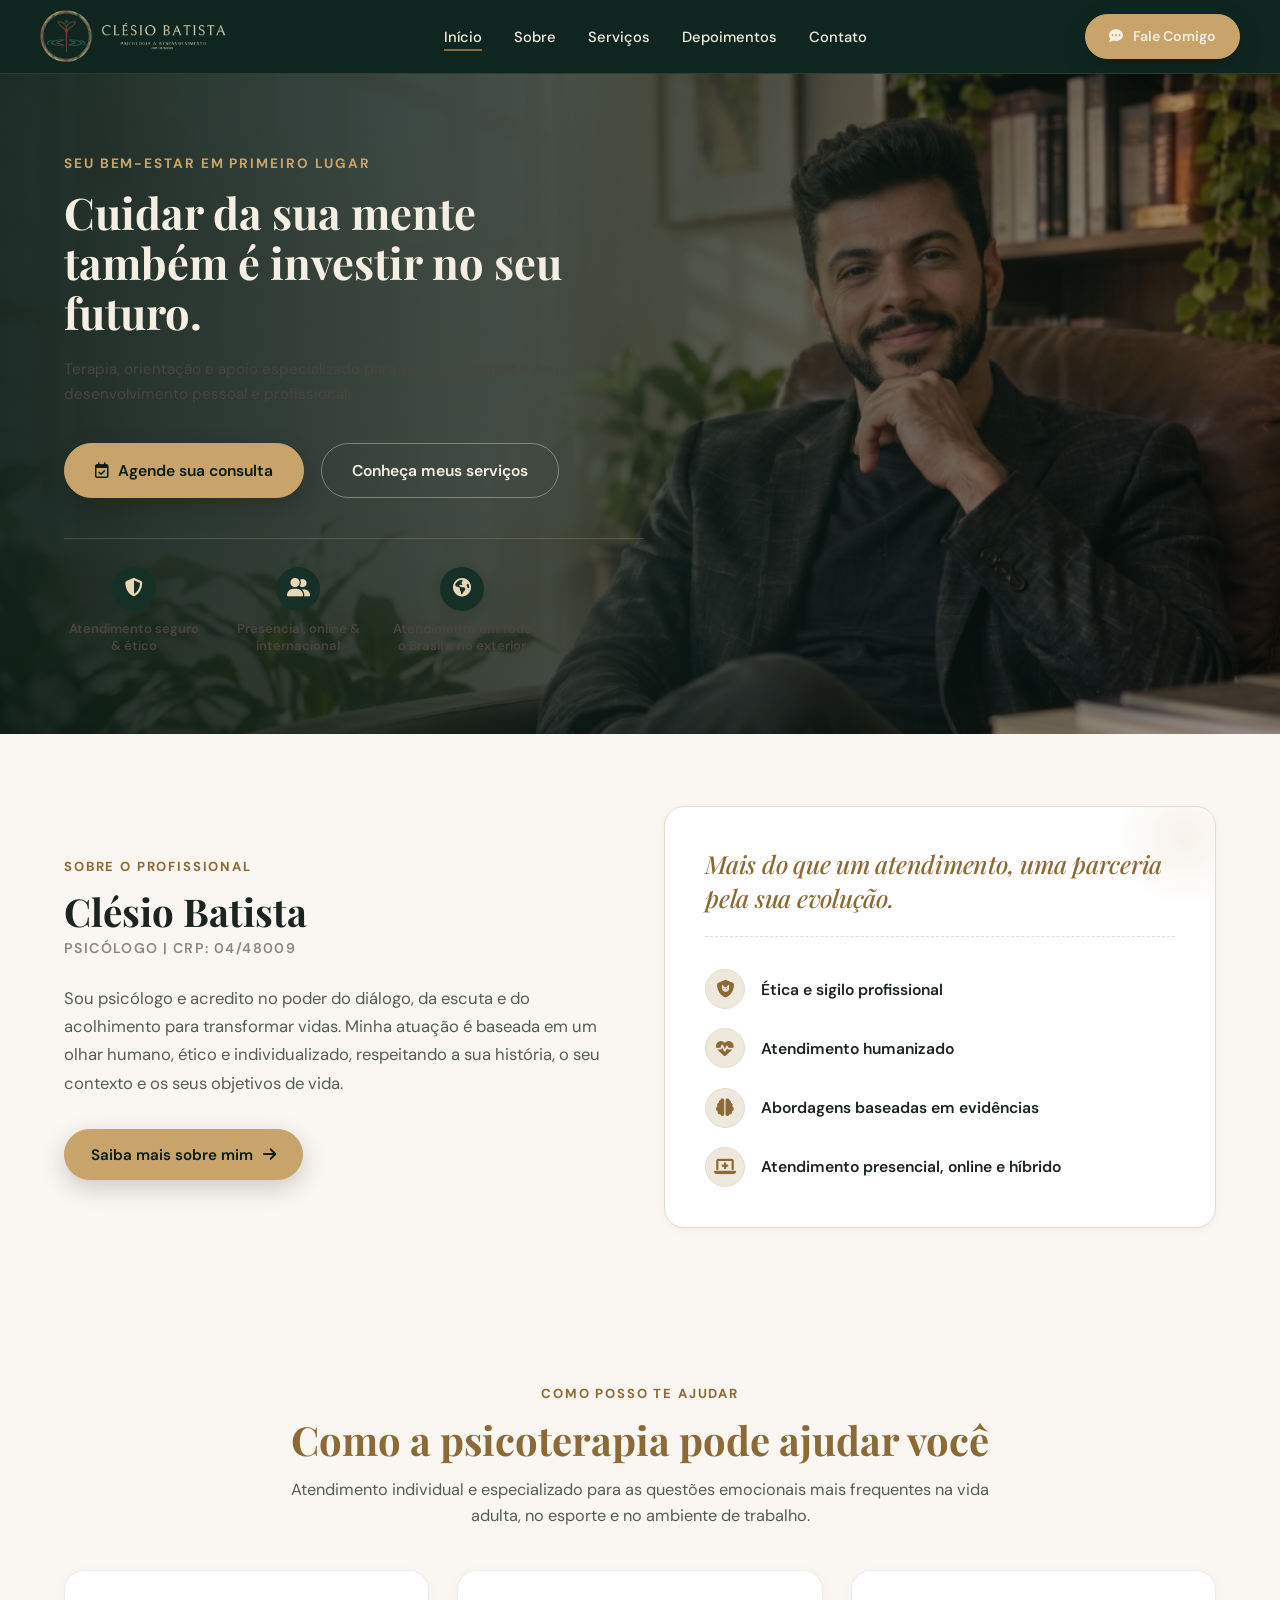
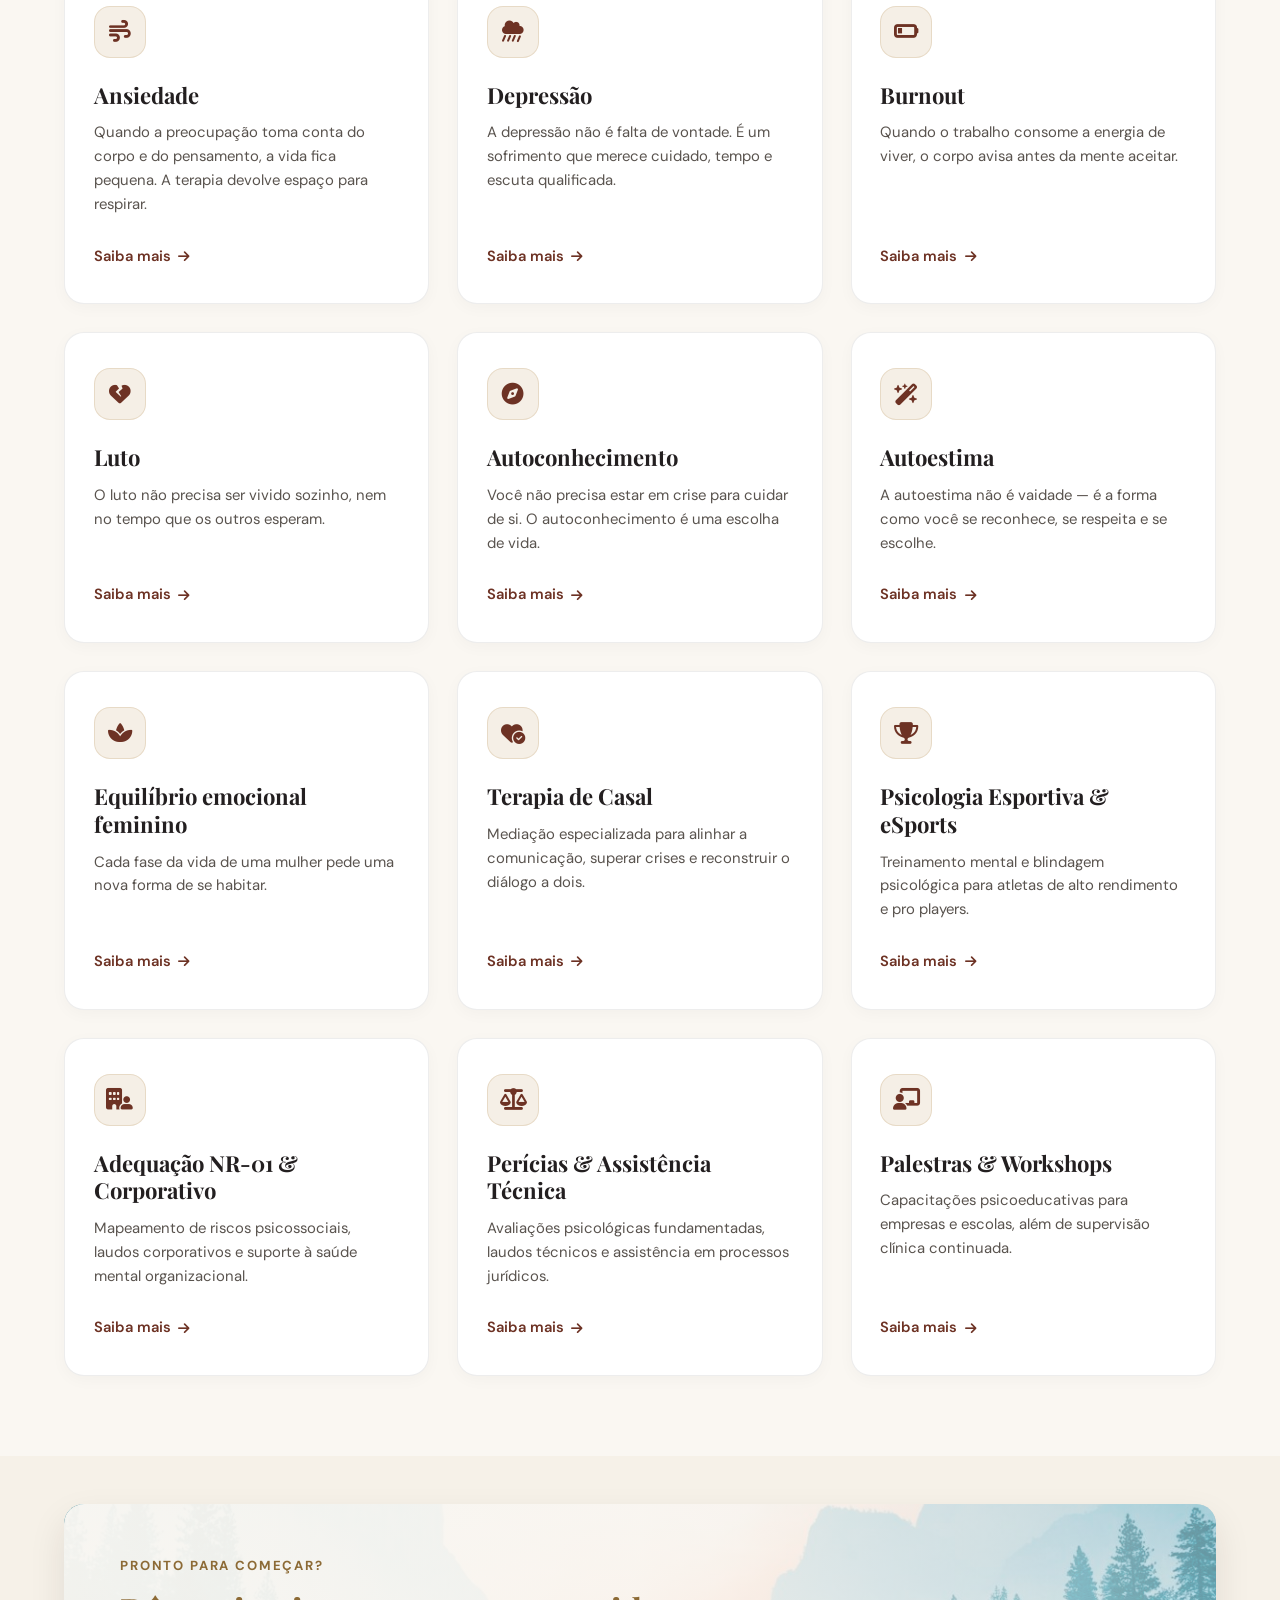
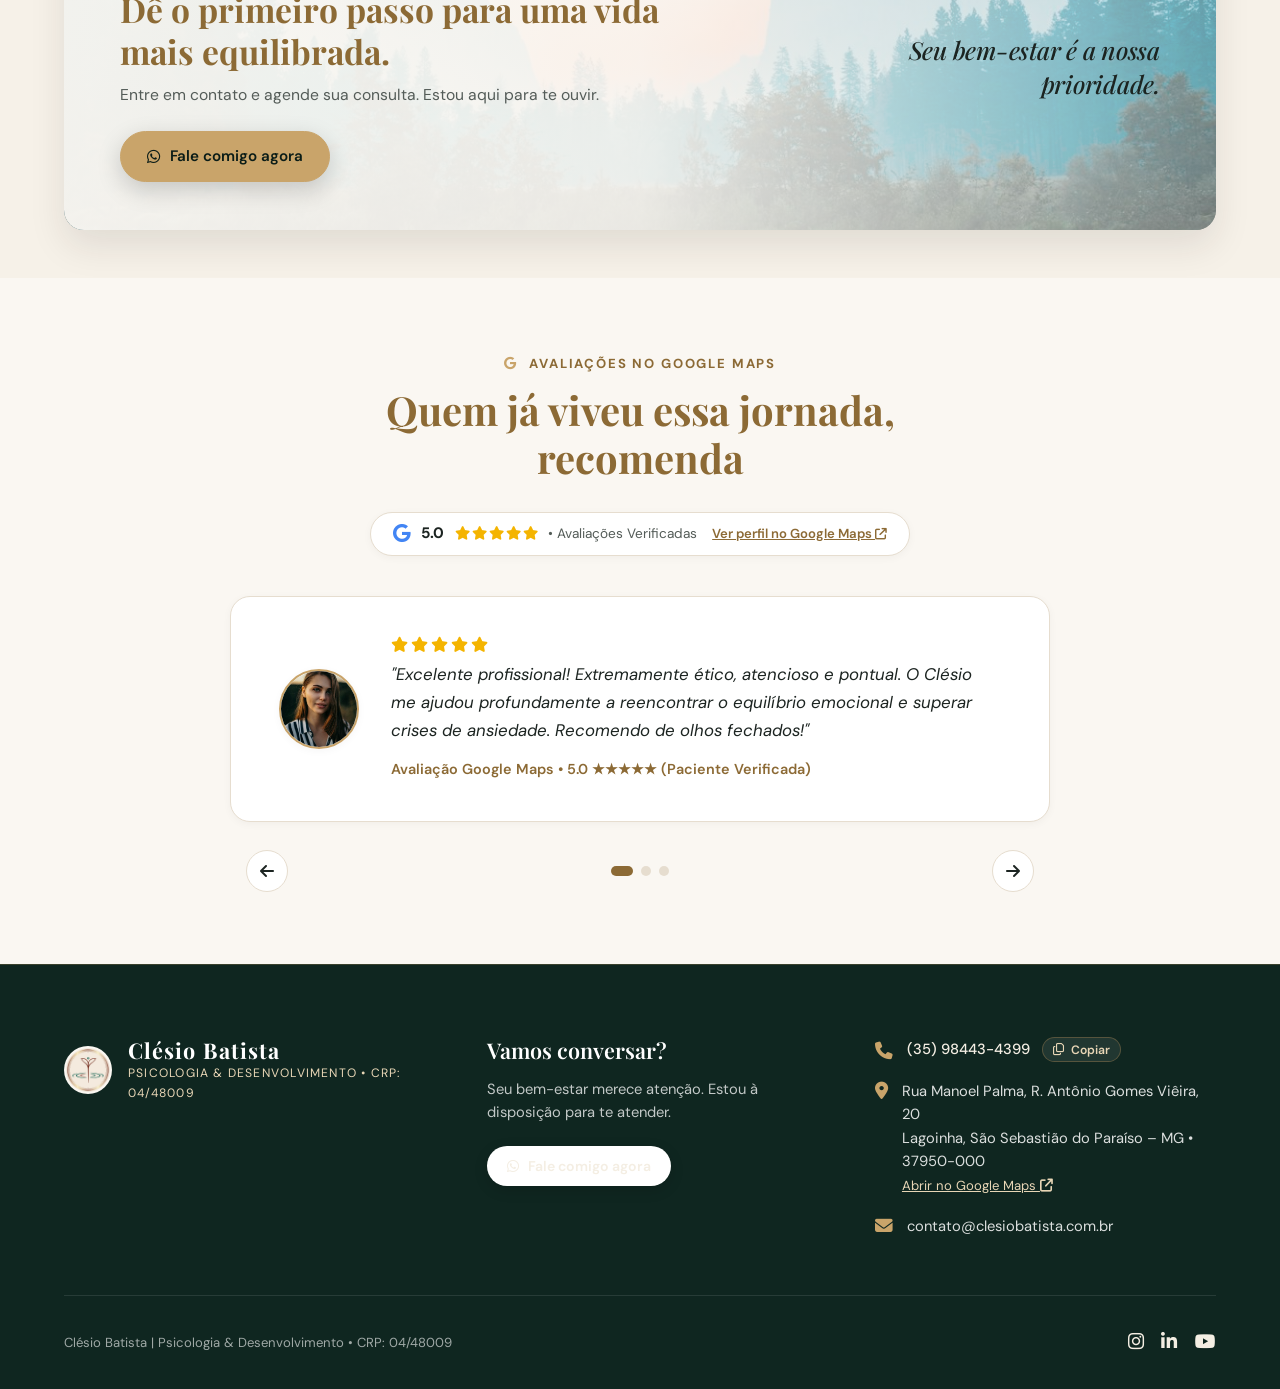
==== commit e9a830e5: "Aplica tema A (verde floresta e dourado), logo claro e remove 'Dr.' do nome Co-Authored-By: Claude O" ====
--- a/index.html
+++ b/index.html
@@ -9,42 +9,35 @@
     gtag('js', new Date());
 
     gtag('config', 'AW-18509290192');
+
+    // Evento de conversão para Visualização de Página (AW-18509290192/CkcuCMr7v64dENC19flE)
+    gtag('event', 'conversion', {
+      'send_to': 'AW-18509290192/CkcuCMr7v64dENC19flE',
+      'value': 1.0,
+      'currency': 'BRL'
+    });
   </script>
 
-  <!-- Event snippet for Visualização de página conversion page -->
-  <script>
-  function gtag_report_conversion(url) {
-    var callback = function () {
-      if (typeof(url) != 'undefined') {
-        window.location = url;
-      }
-    };
-    if (typeof gtag === 'function') {
-      gtag('event', 'conversion', {
-          'send_to': 'AW-18509290192/CkcuCMr7v64dENC19flE',
-          'value': 1.0,
-          'currency': 'BRL',
-          'event_callback': callback
-      });
-    } else {
-      callback();
-    }
-    return false;
-  }
-  </script>
+  <!-- Google Tag Manager -->
+  <script>(function(w,d,s,l,i){w[l]=w[l]||[];w[l].push({'gtm.start':
+  new Date().getTime(),event:'gtm.js'});var f=d.getElementsByTagName(s)[0],
+  j=d.createElement(s),dl=l!='dataLayer'?'&l='+l:'';j.async=true;j.src=
+  'https://www.googletagmanager.com/gtm.js?id='+i+dl;f.parentNode.insertBefore(j,f);
+  })(window,document,'script','dataLayer','GTM-KT68LJHF');</script>
+  <!-- End Google Tag Manager -->
 
   <meta charset="UTF-8">
   <meta name="viewport" content="width=device-width, initial-scale=1.0">
   <title>Clésio Batista | Psicologia & Desenvolvimento • CRP 04/48009</title>
-  <meta name="description" content="Psicólogo clínico e corporativo Dr. Clésio Batista (CRP 04/48009). Terapia Cognitivo-Comportamental (TCC) para ansiedade, depressão, estresse, terapia de casal, psicologia esportiva e NR-01. Atendimento presencial em São Sebastião do Paraíso - MG e online para todo o Brasil e exterior.">
-  <meta name="author" content="Dr. Clésio Batista">
+  <meta name="description" content="Psicólogo clínico e corporativo Clésio Batista (CRP 04/48009). Terapia Cognitivo-Comportamental (TCC) para ansiedade, depressão, estresse, terapia de casal, psicologia esportiva e NR-01. Atendimento presencial em São Sebastião do Paraíso - MG e online para todo o Brasil e exterior.">
+  <meta name="author" content="Clésio Batista">
   <meta name="robots" content="index, follow, max-image-preview:large, max-snippet:-1, max-video-preview:-1">
   <meta name="google-site-verification" content="VN3GYIT4__oBTP339KpZtjMbLeRkMuadxFUYRd_H2RI">
   <meta name="msvalidate.01" content="0C95B0DE10591CE65220A8F22CC2A64A">
   <link rel="canonical" href="https://clesiobatista.com.br/">
 
   <!-- Palavras-chave Estratégicas para SEO -->
-  <meta name="keywords" content="Psicólogo São Sebastião do Paraíso, Dr. Clésio Batista, psicólogo CRP 04/48009, terapia cognitivo comportamental, psicologia clínica São Sebastião do Paraíso MG, psicólogo online Brasil exterior, terapia ansiedade depressão burnout, terapia de casal, psicologia esportiva, laudos NR-01 riscos psicossociais, perícia psicológica judicial">
+  <meta name="keywords" content="Psicólogo São Sebastião do Paraíso, Clésio Batista, psicólogo CRP 04/48009, terapia cognitivo comportamental, psicologia clínica São Sebastião do Paraíso MG, psicólogo online Brasil exterior, terapia ansiedade depressão burnout, terapia de casal, psicologia esportiva, laudos NR-01 riscos psicossociais, perícia psicológica judicial">
 
   <!-- Meta Geo Tags para Busca Local e Google Maps -->
   <meta name="geo.region" content="BR-MG">
@@ -55,14 +48,14 @@
   <!-- Open Graph / Redes Sociais & WhatsApp -->
   <meta property="og:locale" content="pt_BR">
   <meta property="og:type" content="website">
-  <meta property="og:site_name" content="Dr. Clésio Batista | Psicologia & Desenvolvimento">
+  <meta property="og:site_name" content="Clésio Batista | Psicologia & Desenvolvimento">
   <meta property="og:title" content="Clésio Batista | Psicologia & Desenvolvimento • CRP 04/48009">
   <meta property="og:description" content="Terapia especializada, acolhimento e suporte para você, sua família e sua empresa. Atendimento presencial em São Sebastião do Paraíso - MG e online.">
   <meta property="og:url" content="https://clesiobatista.com.br/">
   <meta property="og:image" content="https://clesiobatista.com.br/assets/images/hero-banner-novo.jpg">
   <meta property="og:image:width" content="1200">
   <meta property="og:image:height" content="630">
-  <meta property="og:image:alt" content="Dr. Clésio Batista Psicologia & Desenvolvimento">
+  <meta property="og:image:alt" content="Clésio Batista Psicologia & Desenvolvimento">
 
   <!-- Twitter Card -->
   <meta name="twitter:card" content="summary_large_image">
@@ -76,12 +69,12 @@
     "@context": "https://schema.org",
     "@type": ["Psychologist", "LocalBusiness", "MedicalBusiness"],
     "@id": "https://clesiobatista.com.br/#clinic",
-    "name": "Dr. Clésio Batista - Psicologia & Desenvolvimento",
+    "name": "Clésio Batista - Psicologia & Desenvolvimento",
     "alternateName": "Psicólogo Clésio Batista",
     "url": "https://clesiobatista.com.br/",
     "logo": "https://clesiobatista.com.br/assets/images/logo-horizontal-nav.png",
     "image": "https://clesiobatista.com.br/assets/images/dr-clesio-azul.png",
-    "description": "Consultório de Psicologia Clínica e do Esporte Dr. Clésio Batista (CRP 04/48009). Especialista em Terapia Cognitivo-Comportamental (TCC), regulação emocional, terapia de casal, gestão de riscos psicossociais NR-01 e perícias técnicas.",
+    "description": "Consultório de Psicologia Clínica e do Esporte Clésio Batista (CRP 04/48009). Especialista em Terapia Cognitivo-Comportamental (TCC), regulação emocional, terapia de casal, gestão de riscos psicossociais NR-01 e perícias técnicas.",
     "telephone": "+55-35-98443-4399",
     "email": "contato@clesiobatista.com.br",
     "priceRange": "$$",
@@ -142,6 +135,7 @@
   <!-- Folha de Estilos com Cache Busting -->
   <link rel="stylesheet" href="styles.css?v=20261008_03">
   <link rel="stylesheet" href="topic.css?v=20261008_03">
+<link rel="stylesheet" href="theme.css?v=20261103">
 
   <!-- Estilo Crítico Estrutural (Garante renderização imediata e visibilidade 100%) -->
   <style>
@@ -220,6 +214,10 @@
   </style>
 </head>
 <body>
+  <!-- Google Tag Manager (noscript) -->
+  <noscript><iframe src="https://www.googletagmanager.com/ns.html?id=GTM-KT68LJHF"
+  height="0" width="0" style="display:none;visibility:hidden"></iframe></noscript>
+  <!-- End Google Tag Manager (noscript) -->
 
   <!-- ==========================================================================
        HEADER & NAVBAR FIXA
@@ -227,7 +225,7 @@
   <header class="header-navbar">
     <div class="container nav-wrapper">
       <a href="#inicio" class="brand-identity" aria-label="Página Inicial - Clésio Batista">
-        <img src="assets/images/logo-horizontal-nav.png?v=20261008" alt="Clésio Batista - Psicologia & Desenvolvimento • CRP 04/48009" class="nav-brand-logo">
+        <img src="assets/images/logo-horizontal-claro.png?v=20261103" alt="Clésio Batista - Psicologia & Desenvolvimento • CRP 04/48009" class="nav-brand-logo">
       </a>
 
       <!-- Menu Desktop -->
@@ -243,7 +241,7 @@
 
       <!-- Botão CTA Header -->
       <div class="nav-action-cta">
-        <a href="https://wa.me/5535984434399?text=Ol%C3%A1%2C%20Dr.%20Cl%C3%A9sio!%20Gostaria%20de%20conversar%20sobre%20atendimento%20psicol%C3%B3gico." target="_blank" rel="noopener noreferrer" class="btn btn-primary btn-sm">
+        <a href="https://wa.me/5535984434399?text=Ol%C3%A1%2C%20Cl%C3%A9sio!%20Gostaria%20de%20mais%20informa%C3%A7%C3%B5es%20sobre%20seus%20atendimentos." target="_blank" rel="noopener noreferrer" class="btn btn-primary btn-sm">
           <i class="fa-solid fa-comment-dots"></i> Fale Comigo
         </a>
       </div>
@@ -261,7 +259,7 @@
          ========================================================================== -->
     <section class="hero-section-full" id="inicio">
       <div class="hero-bg-wrapper">
-        <img src="assets/images/hero-banner-novo.jpg" alt="Dr. Clésio Batista Psicologia & Desenvolvimento" class="hero-full-bg-image">
+        <img src="assets/images/hero-banner-novo.jpg" alt="Clésio Batista Psicologia & Desenvolvimento" class="hero-full-bg-image">
         <div class="hero-full-overlay"></div>
       </div>
 
@@ -277,7 +275,7 @@
           </p>
 
           <div class="hero-cta-group">
-            <a href="https://wa.me/5535984434399?text=Ol%C3%A1%2C%20Dr.%20Cl%C3%A9sio!%20Gostaria%20de%20agendar%20minha%20consulta." target="_blank" rel="noopener noreferrer" class="btn hero-btn-main" id="hero-btn-agendar">
+            <a href="https://wa.me/5535984434399?text=Ol%C3%A1%2C%20Cl%C3%A9sio!%20Gostaria%20de%20mais%20informa%C3%A7%C3%B5es%20sobre%20seus%20atendimentos." target="_blank" rel="noopener noreferrer" class="btn hero-btn-main" id="hero-btn-agendar">
               <i class="fa-regular fa-calendar-check"></i> Agende sua consulta
             </a>
             <a href="#servicos" class="btn hero-btn-sub" id="hero-btn-servicos">
@@ -328,7 +326,7 @@
             Sou psicólogo e acredito no poder do diálogo, da escuta e do acolhimento para transformar vidas. Minha atuação é baseada em um olhar humano, ético e individualizado, respeitando a sua história, o seu contexto e os seus objetivos de vida.
           </p>
 
-          <a href="https://wa.me/5535984434399?text=Ol%C3%A1%2C%20Dr.%20Cl%C3%A9sio!%20Gostaria%20de%20saber%20mais%20sobre%20sua%20trajet%C3%B3ria%20e%20atendimento." target="_blank" rel="noopener noreferrer" class="btn btn-primary" style="align-self: flex-start;">
+          <a href="https://wa.me/5535984434399?text=Ol%C3%A1%2C%20Cl%C3%A9sio!%20Gostaria%20de%20mais%20informa%C3%A7%C3%B5es%20sobre%20seus%20atendimentos." target="_blank" rel="noopener noreferrer" class="btn btn-primary" style="align-self: flex-start;">
             Saiba mais sobre mim <i class="fa-solid fa-arrow-right"></i>
           </a>
         </div>
@@ -576,7 +574,7 @@
               <p class="banner-subtitle">
                 Entre em contato e agende sua consulta. Estou aqui para te ouvir.
               </p>
-              <a href="https://wa.me/5535984434399?text=Ol%C3%A1%2C%20Dr.%20Cl%C3%A9sio!%20Desejo%20dar%20o%20primeiro%20passo%20e%20agendar%20minha%20consulta." target="_blank" rel="noopener noreferrer" class="btn btn-primary">
+              <a href="https://wa.me/5535984434399?text=Ol%C3%A1%2C%20Cl%C3%A9sio!%20Gostaria%20de%20mais%20informa%C3%A7%C3%B5es%20sobre%20seus%20atendimentos." target="_blank" rel="noopener noreferrer" class="btn btn-primary">
                 <i class="fa-brands fa-whatsapp"></i> Fale comigo agora
               </a>
             </div>
@@ -624,7 +622,7 @@
                 <i class="fa-solid fa-star"></i><i class="fa-solid fa-star"></i><i class="fa-solid fa-star"></i><i class="fa-solid fa-star"></i><i class="fa-solid fa-star"></i>
               </div>
               <p class="testimonial-quote" id="testimonialQuote">
-                "Excelente profissional! Extremamente ético, atencioso e pontual. O Dr. Clésio me ajudou profundamente a reencontrar o equilíbrio emocional e superar crises de ansiedade. Recomendo de olhos fechados!"
+                "Excelente profissional! Extremamente ético, atencioso e pontual. O Clésio me ajudou profundamente a reencontrar o equilíbrio emocional e superar crises de ansiedade. Recomendo de olhos fechados!"
               </p>
               <span class="testimonial-author" id="testimonialAuthor">
                 Avaliação Google Maps • 5.0 ★★★★★ (Paciente Verificada)
@@ -671,7 +669,7 @@
         <div class="footer-cta-col">
           <h4>Vamos conversar?</h4>
           <p>Seu bem-estar merece atenção. Estou à disposição para te atender.</p>
-          <a href="https://wa.me/5535984434399?text=Ol%C3%A1%2C%20Dr.%20Cl%C3%A9sio!%20Gostaria%20de%20conversar%20sobre%20atendimento%20psicol%C3%B3gico." target="_blank" rel="noopener noreferrer" class="btn btn-white btn-sm" style="align-self: flex-start; margin-top: 0.5rem;">
+          <a href="https://wa.me/5535984434399?text=Ol%C3%A1%2C%20Cl%C3%A9sio!%20Gostaria%20de%20mais%20informa%C3%A7%C3%B5es%20sobre%20seus%20atendimentos." target="_blank" rel="noopener noreferrer" class="btn btn-white btn-sm" style="align-self: flex-start; margin-top: 0.5rem;">
             <i class="fa-brands fa-whatsapp"></i> Fale comigo agora
           </a>
         </div>
--- a/theme.css
+++ b/theme.css
@@ -0,0 +1,39 @@
+/* Tema A: verde floresta e dourado. Carregado depois de styles.css e topic.css. */
+:root {
+  --ink-950: #0A1C17; --ink-900: #0F2620; --ink-800: #15322A; --ink-700: #1F4237;
+  --line-dark: rgba(232, 214, 182, 0.14);
+  --gold: #C9A46A; --gold-hover: #D9B985; --gold-deep: #8C6A35; --gold-light: #E8D6B6;
+  --gold-soft: rgba(201, 164, 106, 0.12);
+  --cream: #F4EEE3; --cream-muted: rgba(244, 238, 227, 0.74); --cream-subtle: rgba(244, 238, 227, 0.52);
+  --paper: #F6F1E8; --paper-card: #FFFFFF; --ink-text: #1C2421; --ink-text-muted: #545C58;
+  --primary: var(--gold-deep); --primary-hover: #74572B; --primary-subtle: var(--gold-soft);
+  --bg-canvas: var(--paper); --bg-canvas-subtle: #EFE8DC; --bg-dark-forest: var(--ink-900);
+  --text-main: var(--ink-text); --text-muted: var(--ink-text-muted); --border-card: #E6DDCF;
+}
+body { background-color: var(--paper); color: var(--ink-text); }
+
+.header-navbar, .header-navbar.scrolled { background-color: var(--ink-900); border-bottom: 1px solid var(--line-dark); }
+.header-navbar a { color: var(--cream); }
+.header-navbar a:hover { color: var(--gold); }
+
+.hero-full-overlay { background: linear-gradient(90deg, rgba(10,28,23,0.92) 0%, rgba(10,28,23,0.70) 55%, rgba(10,28,23,0.35) 100%); }
+.hero-full-content, .hero-full-content .hero-title { color: var(--cream); }
+.hero-full-content .eyebrow { color: var(--gold); }
+
+footer, .footer-section, .conversion-banner { background-color: var(--ink-900); color: var(--cream-muted); }
+footer a, .footer-section a { color: var(--cream); }
+footer a:hover, .footer-section a:hover { color: var(--gold); }
+
+.btn-primary, .hero-btn-main {
+  background-color: var(--gold); color: var(--ink-950); border: 1px solid var(--gold);
+  box-shadow: 0 8px 24px rgba(0, 0, 0, 0.18);
+}
+.btn-primary:hover, .hero-btn-main:hover { background-color: var(--gold-hover); border-color: var(--gold-hover); color: var(--ink-950); }
+.hero-btn-sub { background: transparent; color: var(--cream); border: 1px solid rgba(244, 238, 227, 0.38); }
+.hero-btn-sub:hover { background: rgba(244, 238, 227, 0.08); color: var(--cream); border-color: var(--gold); }
+.section-light .btn-primary { background-color: var(--ink-900); border-color: var(--ink-900); color: var(--cream); }
+
+@media (max-width: 768px) {
+  .header-navbar .nav-wrapper { padding-left: 16px; padding-right: 16px; }
+  .nav-brand-logo { height: 42px; }
+}
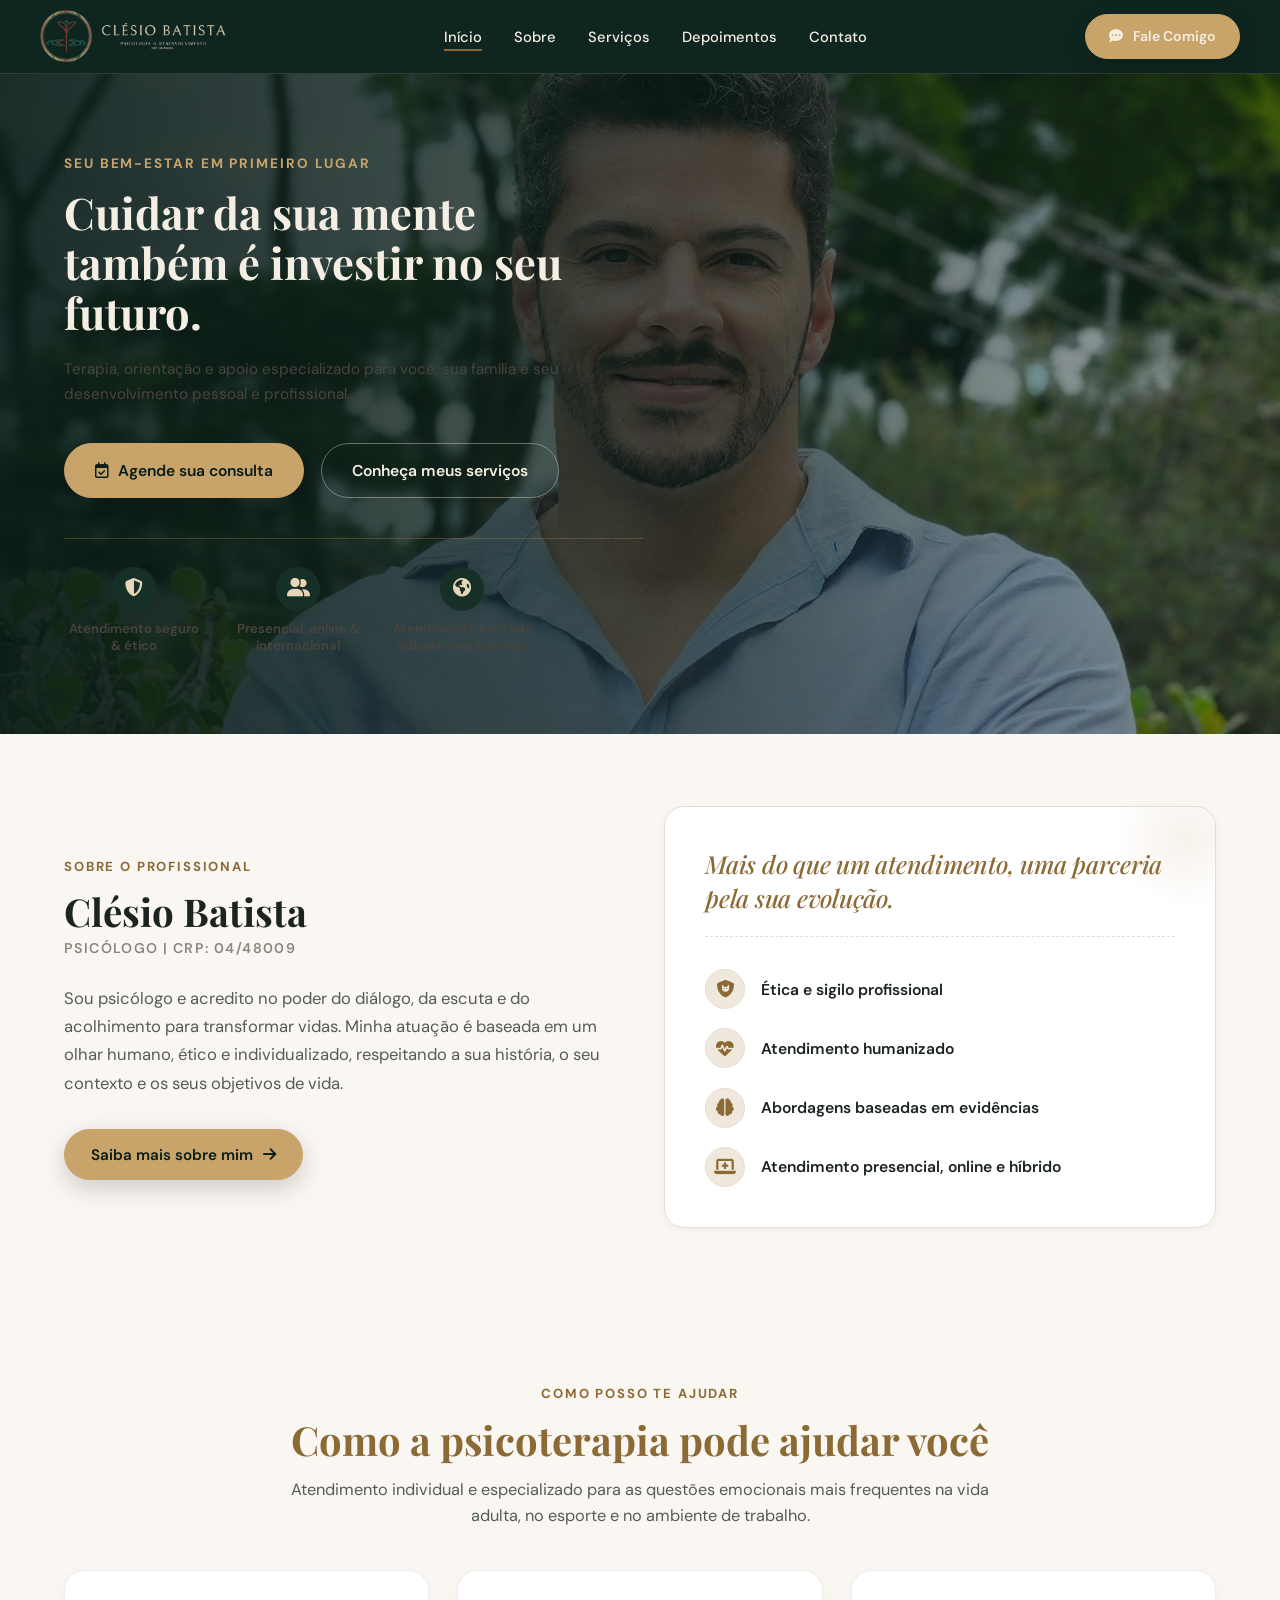
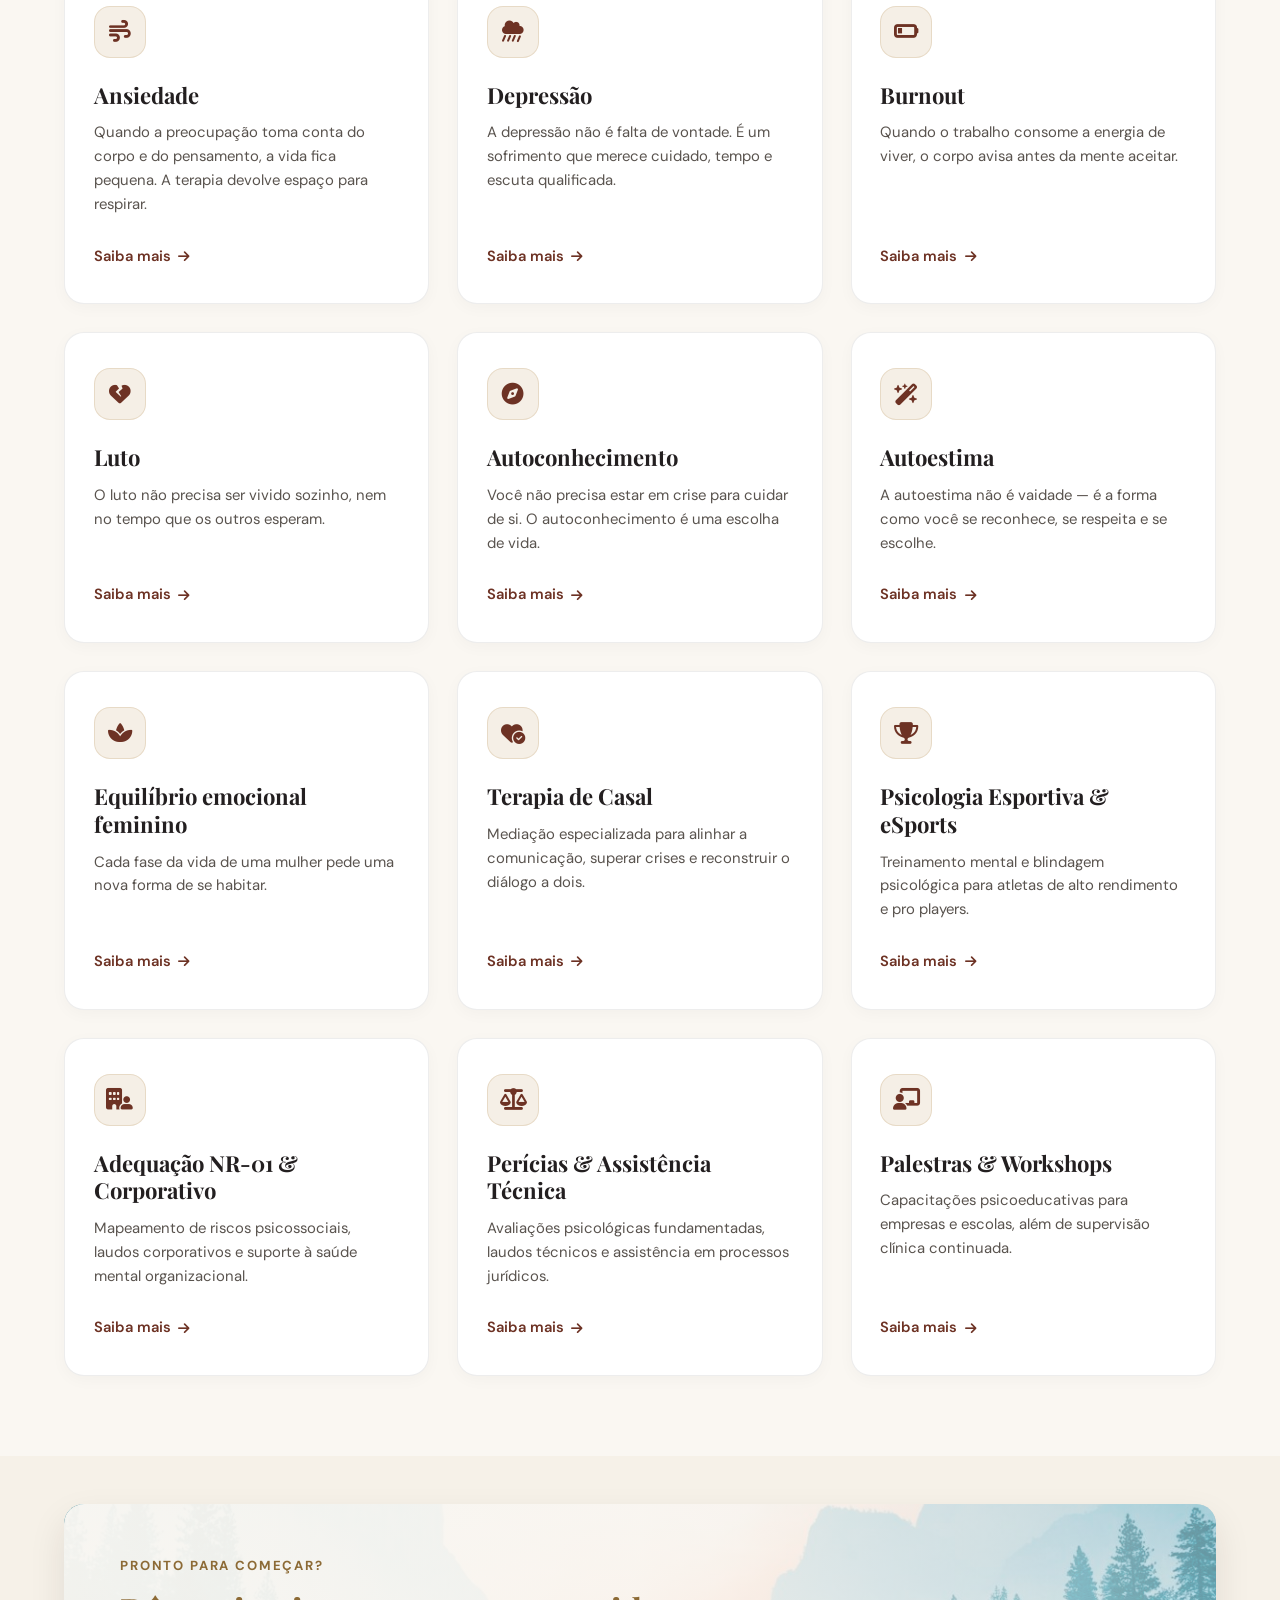
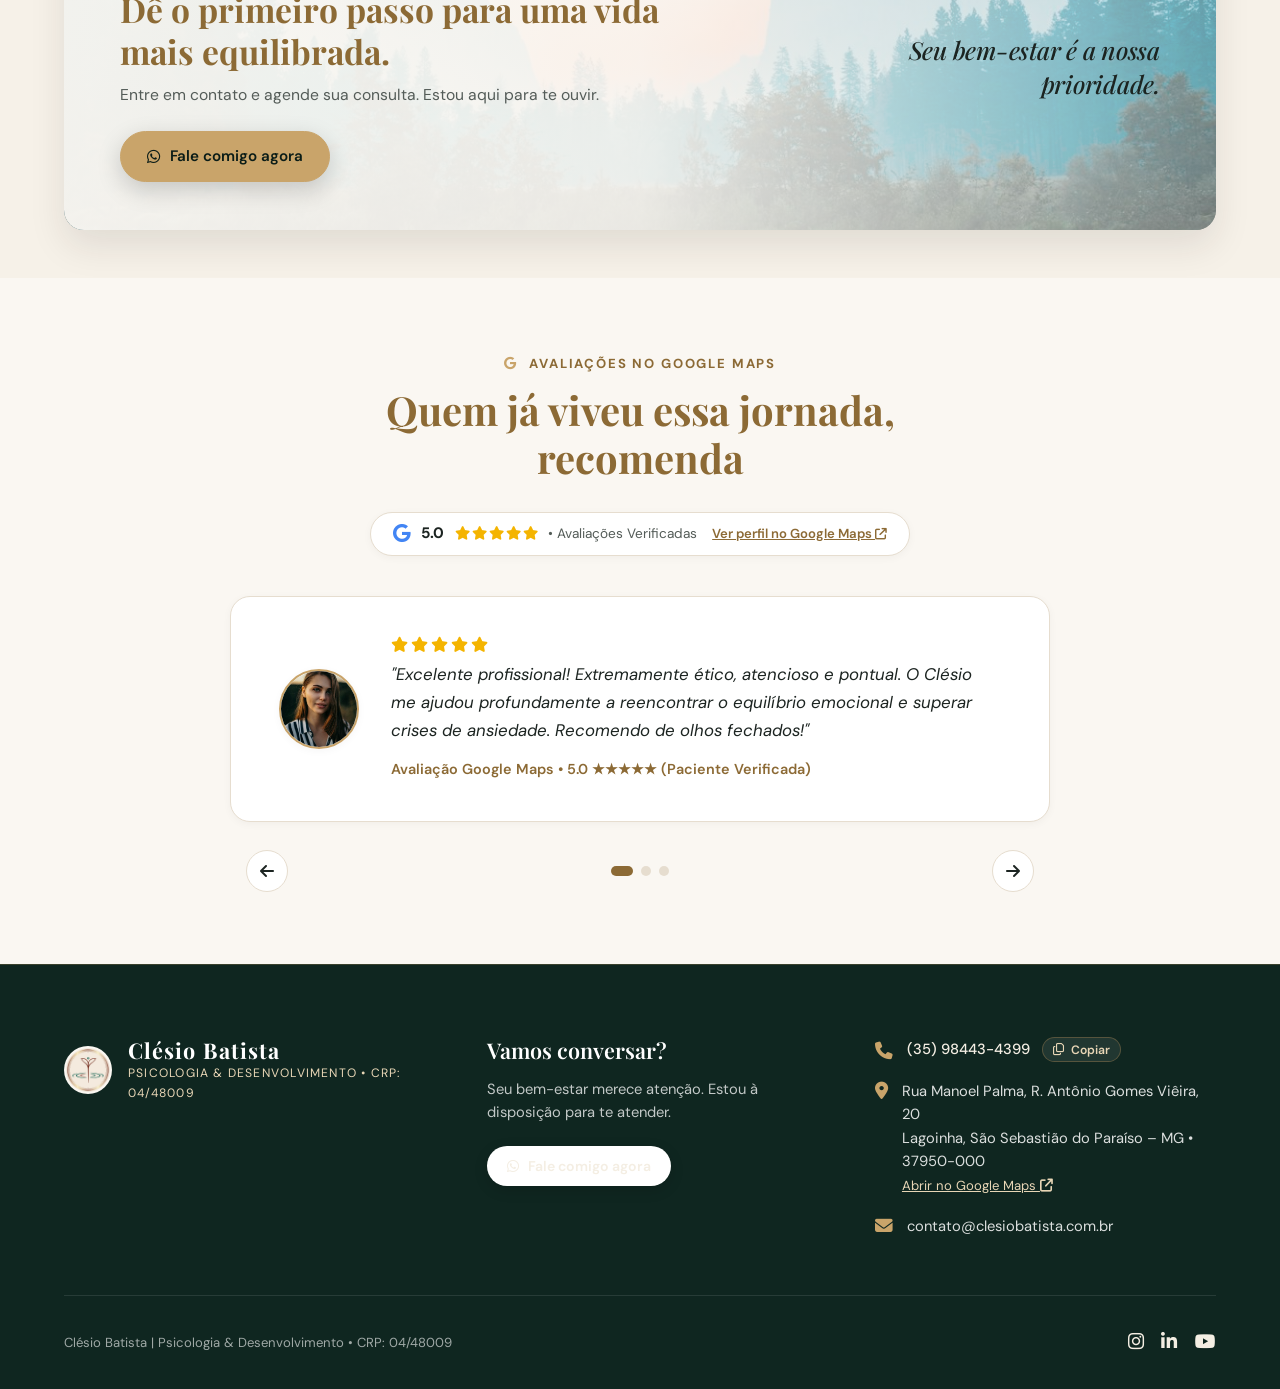
==== commit 3ae7a8db: "Nova foto da abertura Co-Authored-By: Claude Opus 5.5 <noreply@anthropic.com> Claude-Session: https:" ====
--- a/index.html
+++ b/index.html
@@ -52,7 +52,7 @@
   <meta property="og:title" content="Clésio Batista | Psicologia & Desenvolvimento • CRP 04/48009">
   <meta property="og:description" content="Terapia especializada, acolhimento e suporte para você, sua família e sua empresa. Atendimento presencial em São Sebastião do Paraíso - MG e online.">
   <meta property="og:url" content="https://clesiobatista.com.br/">
-  <meta property="og:image" content="https://clesiobatista.com.br/assets/images/hero-banner-novo.jpg">
+  <meta property="og:image" content="https://clesiobatista.com.br/assets/images/clesio-psicologo-hero.jpg">
   <meta property="og:image:width" content="1200">
   <meta property="og:image:height" content="630">
   <meta property="og:image:alt" content="Clésio Batista Psicologia & Desenvolvimento">
@@ -61,7 +61,7 @@
   <meta name="twitter:card" content="summary_large_image">
   <meta name="twitter:title" content="Clésio Batista | Psicologia & Desenvolvimento • CRP 04/48009">
   <meta name="twitter:description" content="Psicoterapia individual, casal, psicologia do esporte e adequação NR-01 corporativa. Agende sua consulta.">
-  <meta name="twitter:image" content="https://clesiobatista.com.br/assets/images/hero-banner-novo.jpg">
+  <meta name="twitter:image" content="https://clesiobatista.com.br/assets/images/clesio-psicologo-hero.jpg">
 
   <!-- Schema.org Dados Estruturados (JSON-LD) para o Google -->
   <script type="application/ld+json">
@@ -259,7 +259,7 @@
          ========================================================================== -->
     <section class="hero-section-full" id="inicio">
       <div class="hero-bg-wrapper">
-        <img src="assets/images/hero-banner-novo.jpg" alt="Clésio Batista Psicologia & Desenvolvimento" class="hero-full-bg-image">
+        <img src="assets/images/clesio-psicologo-hero.jpg" srcset="assets/images/clesio-psicologo-hero-mobile.jpg 800w, assets/images/clesio-psicologo-hero.jpg 1920w" sizes="100vw" alt="Clésio Batista, psicólogo" class="hero-full-bg-image">
         <div class="hero-full-overlay"></div>
       </div>
 
--- a/theme.css
+++ b/theme.css
@@ -37,3 +37,5 @@
   .header-navbar .nav-wrapper { padding-left: 16px; padding-right: 16px; }
   .nav-brand-logo { height: 42px; }
 }
+.hero-full-bg-image { object-fit: cover; object-position: 70% 20%; }
+@media (max-width: 768px) { .hero-full-bg-image { object-position: 60% 15%; } }
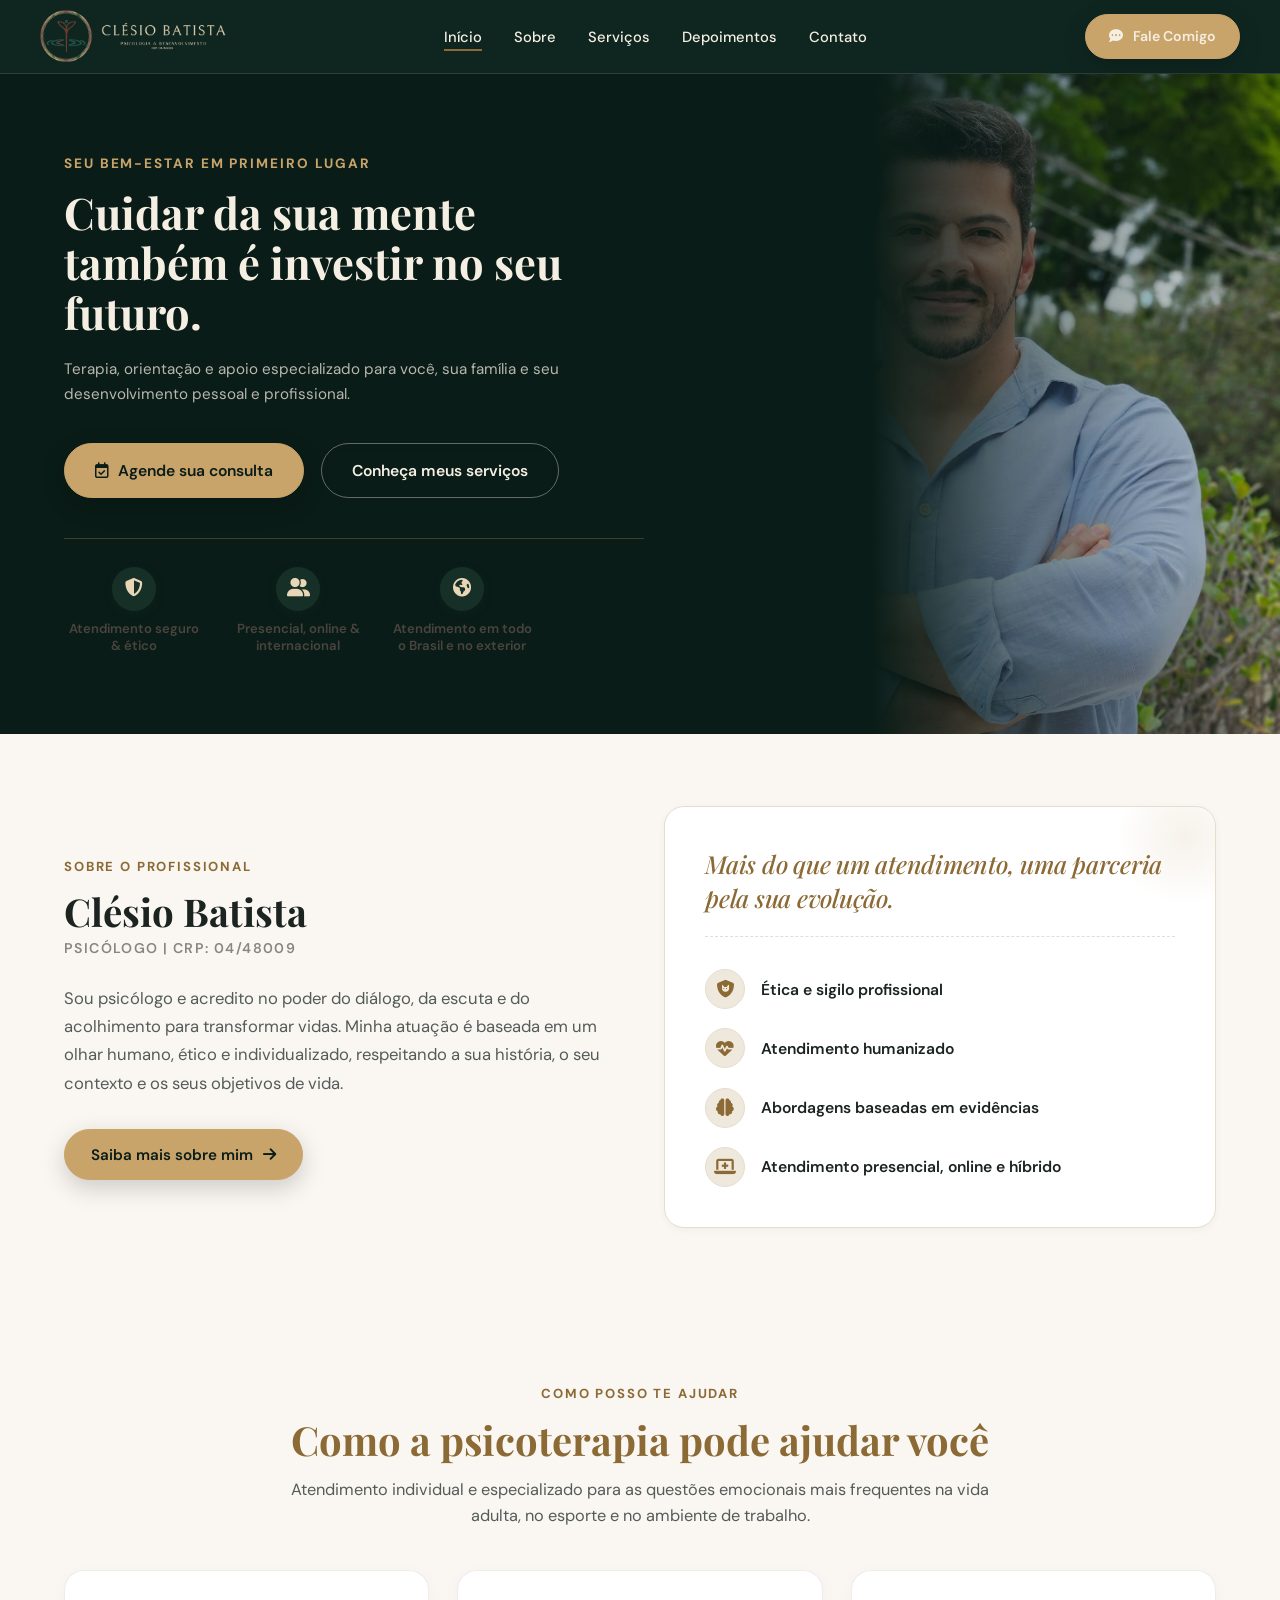
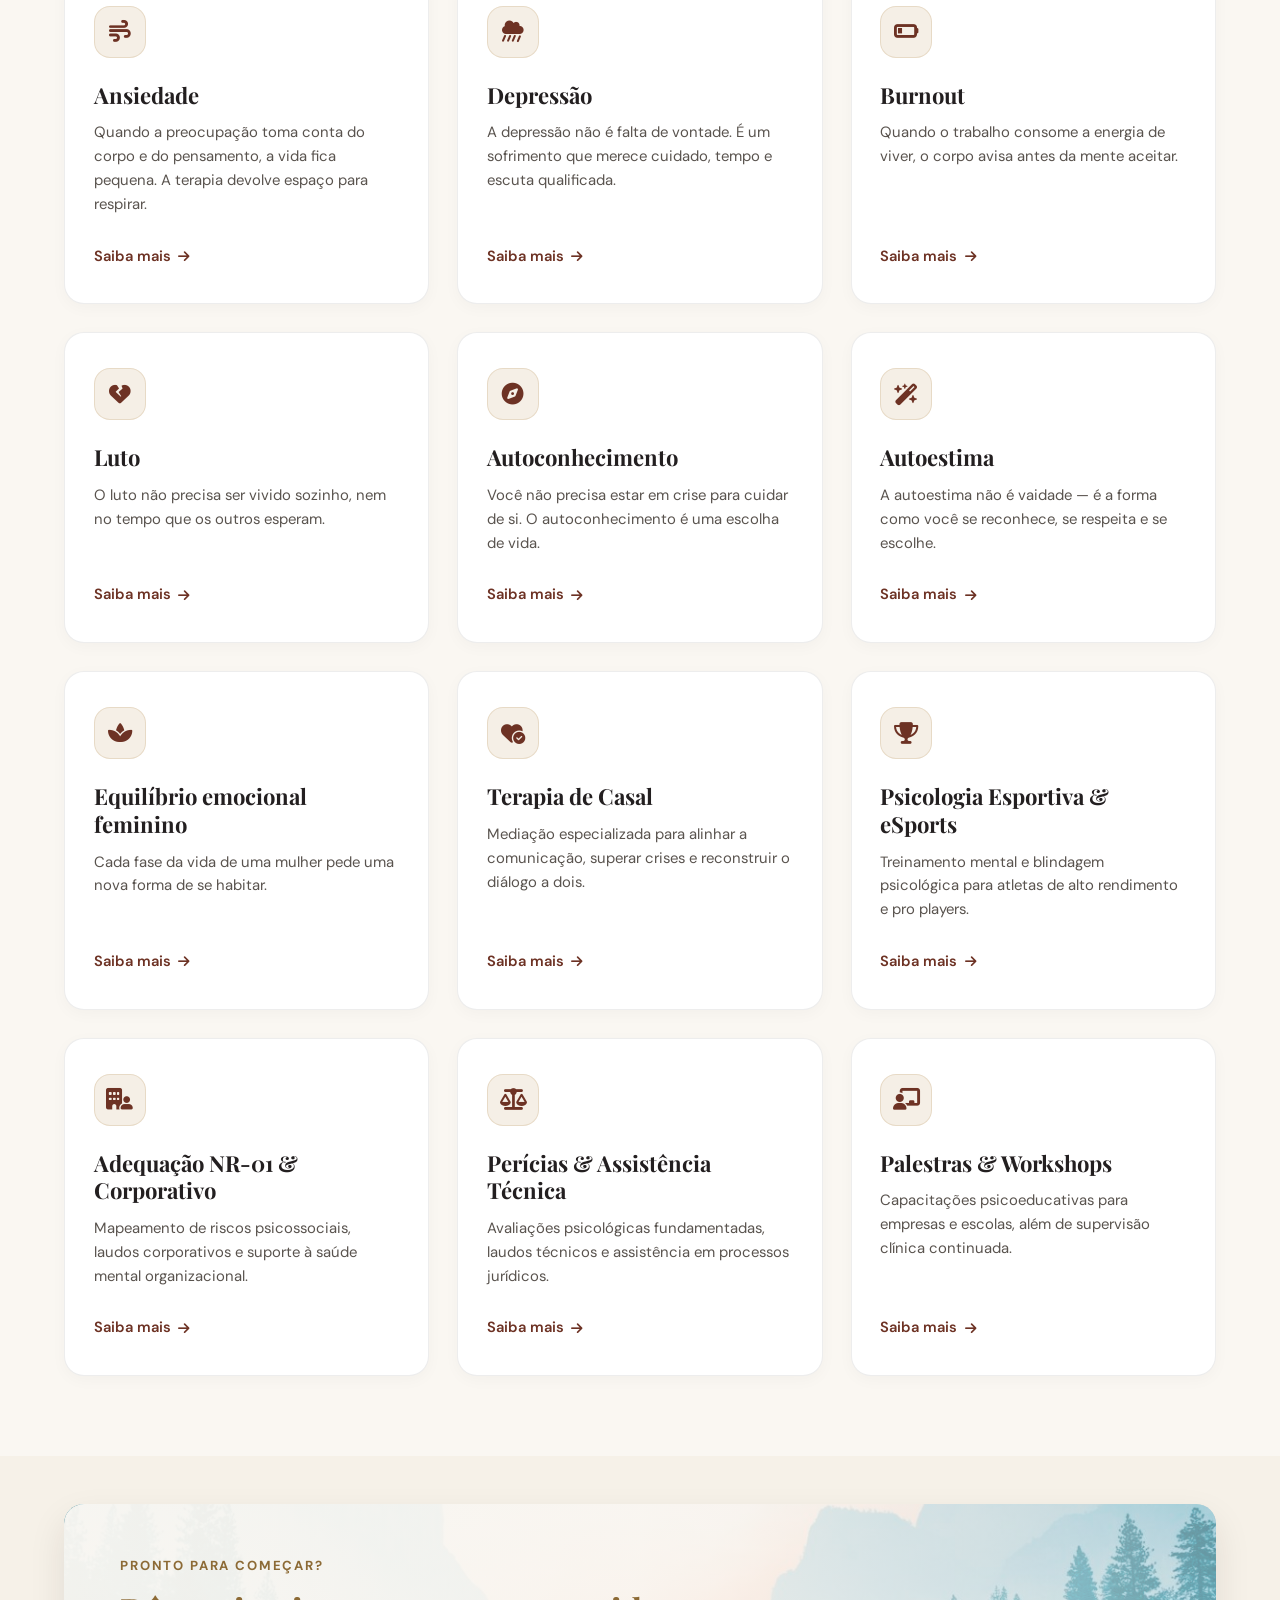
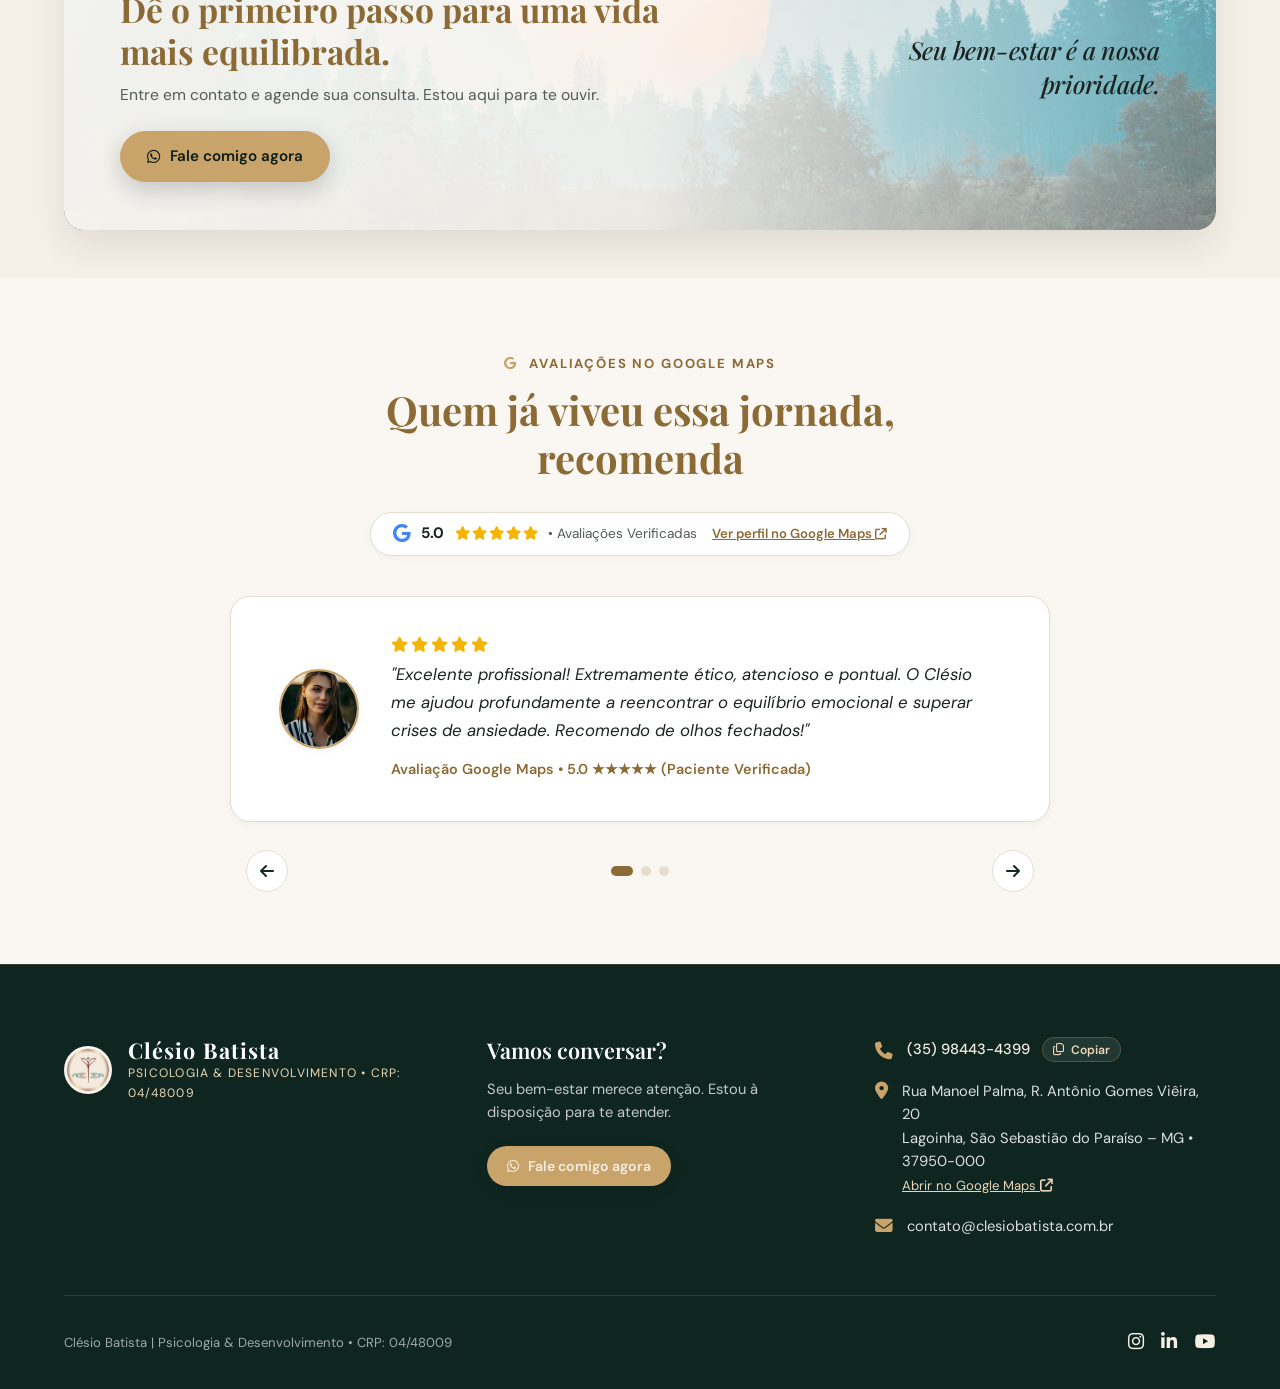
==== commit be7a7ee4: "Atualiza versão do theme.css para o navegador baixar os ajustes Co-Authored-By: Claude Opus 5.5 <nor" ====
--- a/index.html
+++ b/index.html
@@ -135,7 +135,7 @@
   <!-- Folha de Estilos com Cache Busting -->
   <link rel="stylesheet" href="styles.css?v=20261008_03">
   <link rel="stylesheet" href="topic.css?v=20261008_03">
-<link rel="stylesheet" href="theme.css?v=20261103">
+<link rel="stylesheet" href="theme.css?v=20261103b">
 
   <!-- Estilo Crítico Estrutural (Garante renderização imediata e visibilidade 100%) -->
   <style>
--- a/theme.css
+++ b/theme.css
@@ -37,5 +37,15 @@
   .header-navbar .nav-wrapper { padding-left: 16px; padding-right: 16px; }
   .nav-brand-logo { height: 42px; }
 }
-.hero-full-bg-image { object-fit: cover; object-position: 70% 20%; }
 @media (max-width: 768px) { .hero-full-bg-image { object-position: 60% 15%; } }
+
+/* Ajustes após conferência no site publicado */
+.hero-section-full { background-color: var(--ink-950); }
+@media (min-width: 769px) {
+  .hero-bg-wrapper { left: auto; right: 0; width: 55%; }
+  .hero-full-bg-image { object-position: center 25%; }
+  .hero-full-overlay { background: linear-gradient(90deg, var(--ink-950) 0%, var(--ink-950) 42%, rgba(10,28,23,0.55) 62%, rgba(10,28,23,0.10) 100%); }
+}
+.hero-full-content .hero-description { color: var(--cream-muted); }
+.btn-white { background-color: var(--gold); border-color: var(--gold); color: var(--ink-950); }
+.btn-white:hover { background-color: var(--gold-hover); border-color: var(--gold-hover); color: var(--ink-950); }
